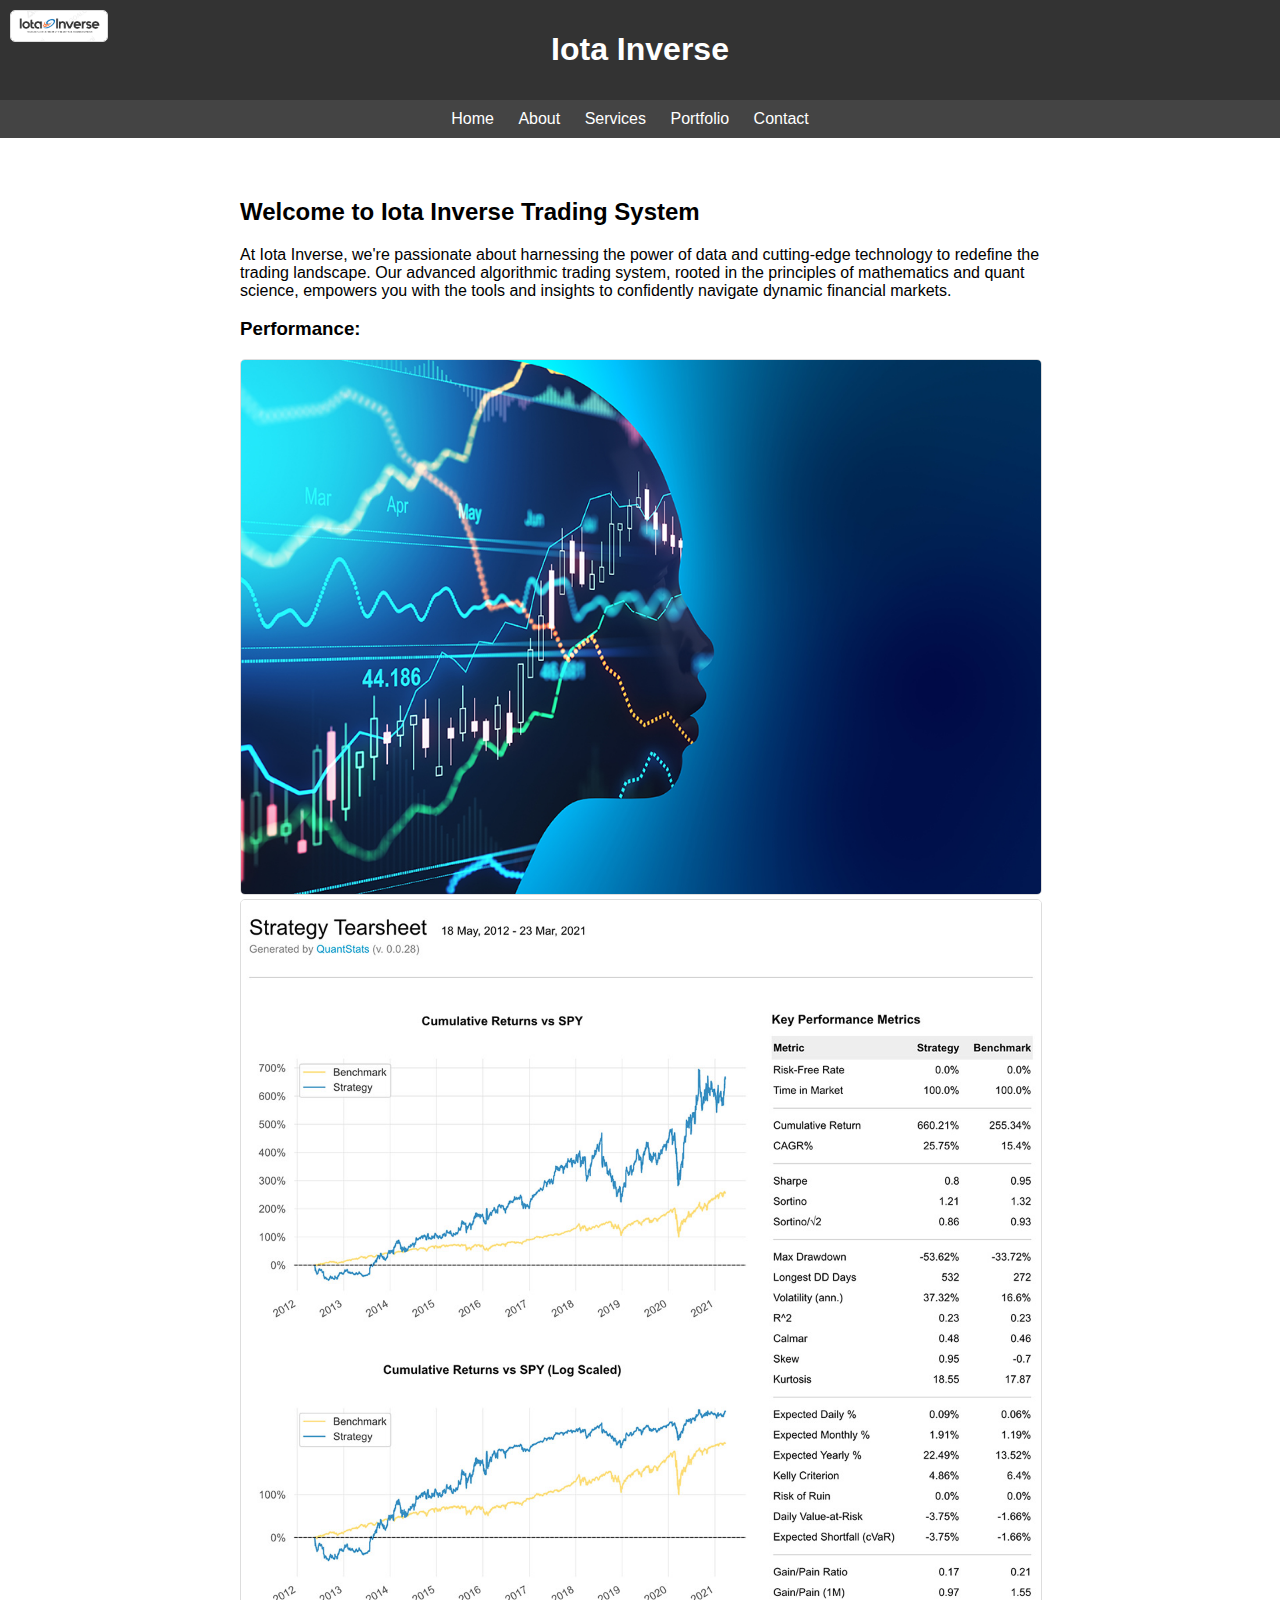
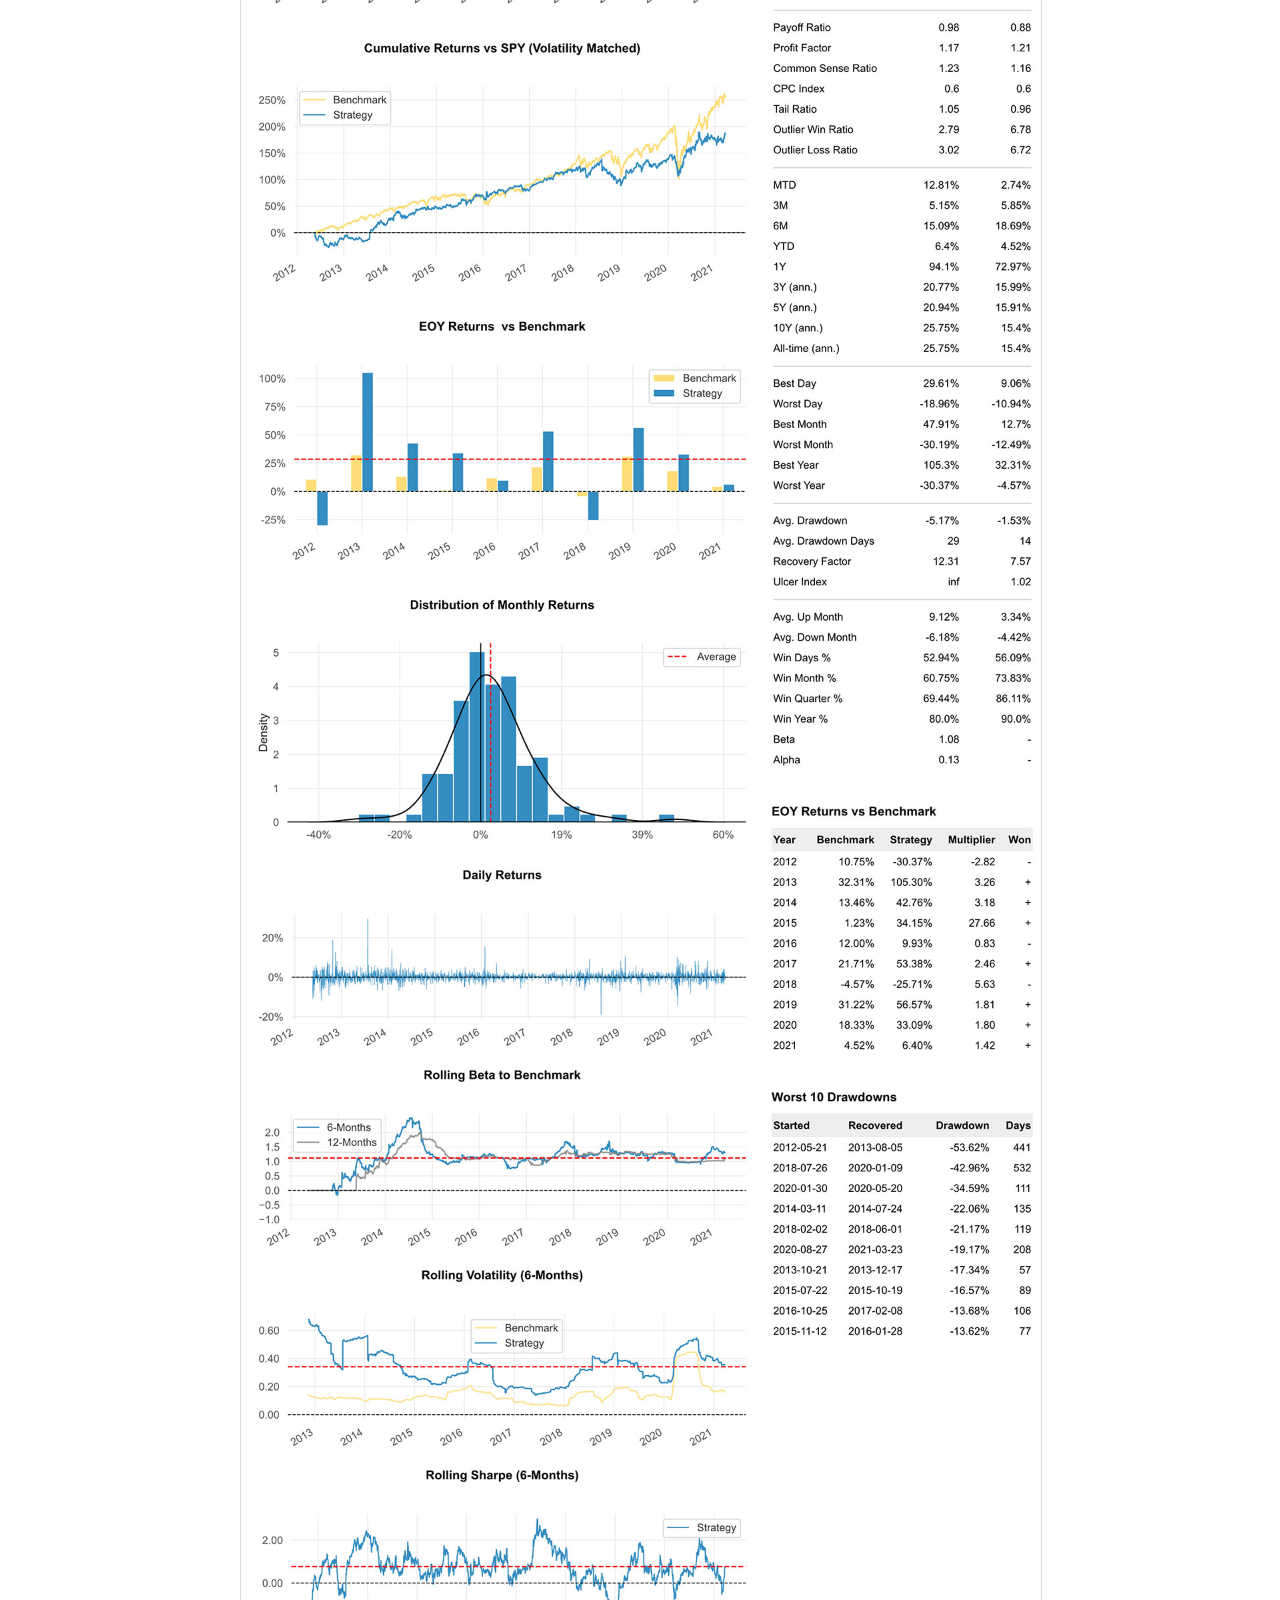
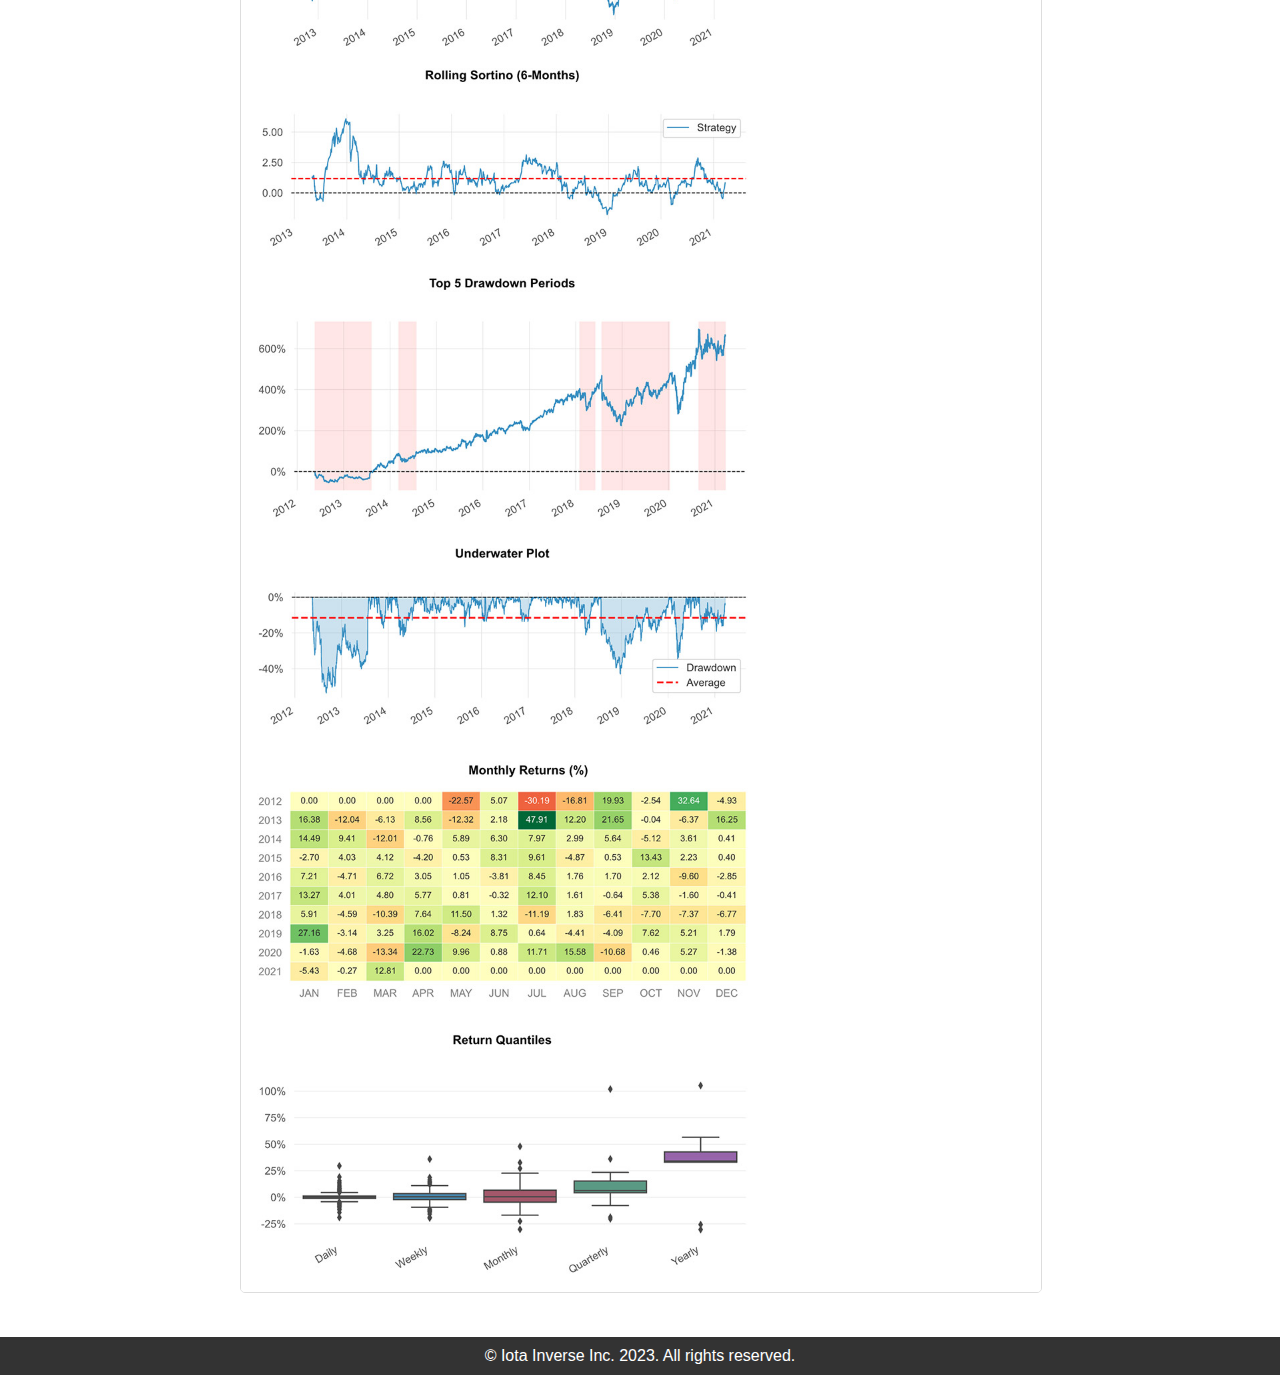
==== index.html @ 7cf20f58 "Update index.html" ====
<!DOCTYPE html>
<html lang="en">
<head>
    <meta charset="UTF-8">
    <meta name="viewport" content="width=device-width, initial-scale=1.0">
    <title>Iota Trading System</title>
    <style>
        /* Add your CSS styles here */
        body {
            font-family: Arial, sans-serif;
            margin: 0;
            padding: 0;
        }
        header {
            background-color: #333;
            color: #fff;
            padding: 10px 0;
            text-align: center;
        }
        nav {
            background-color: #444;
            padding: 10px 0;
        }
        nav ul {
            list-style-type: none;
            margin: 0;
            padding: 0;
            text-align: center;
        }
        nav ul li {
            display: inline;
            margin-right: 20px;
        }

        nav ul li a {
            color: #fff;
            text-decoration: none;
        }
        
        main {
            max-width: 800px;
            margin: 20px auto;
            padding: 20px;
        }
        footer {
            background-color: #333;
            color: #fff;
            text-align: center;
            padding: 10px 0;
        }
        /* Add animation */
        @keyframes fadeIn {
            0% { opacity: 0; }
            100% { opacity: 1; }
        }
        .image-container {
            animation: fadeIn 2s;
        }
        img {
            max-width: 100%;
            height: auto;
            border: 1px solid #ddd;
            border-radius: 5px;
        }

        /* Add styles for the logo */
        .logo {
            position: absolute;
            top: 10px;
            left: 10px;
            max-height: 30px; /* Adjust the height as needed */
        }
    </style>
</head>
<body>
    <!-- Add the logo image -->
    <img class="logo" src="pics/logo.png" alt="Logo">

    <header>
        <h1>Iota Inverse</h1>
    </header>
    <nav>
        <ul>
            <li><a href="#">Home</a></li>
            <li><a href="#">About</a></li>
            <li><a href="#">Services</a></li>
            <li><a href="#">Portfolio</a></li>
            <li><a href="#">Contact</a></li>
        </ul>
    </nav>
    <main>
        <h2>Welcome to Iota Inverse Trading System</h2>
        <p>At Iota Inverse, we're passionate about harnessing the power of data and cutting-edge technology to redefine the trading landscape. Our advanced algorithmic trading system, rooted in the principles of mathematics and quant science, empowers you with the tools and insights to confidently navigate dynamic financial markets.</p>
        
        <!-- Add the title "Performance:" -->
        <h3>Performance:</h3>
        
        <!-- Add the first image -->
        <div class="image-container">
            <img src="pics/first.jpeg" alt="Your Photo">
        </div>

        <!-- Add the long image name "report.jpg" -->
        <div class="image-container">
            <img src="pics/report.jpg" alt="Performance Report">
        </div>
    </main>
    <footer>
        &copy; Iota Inverse Inc. 2023. All rights reserved.
    </footer>
</body>
</html>
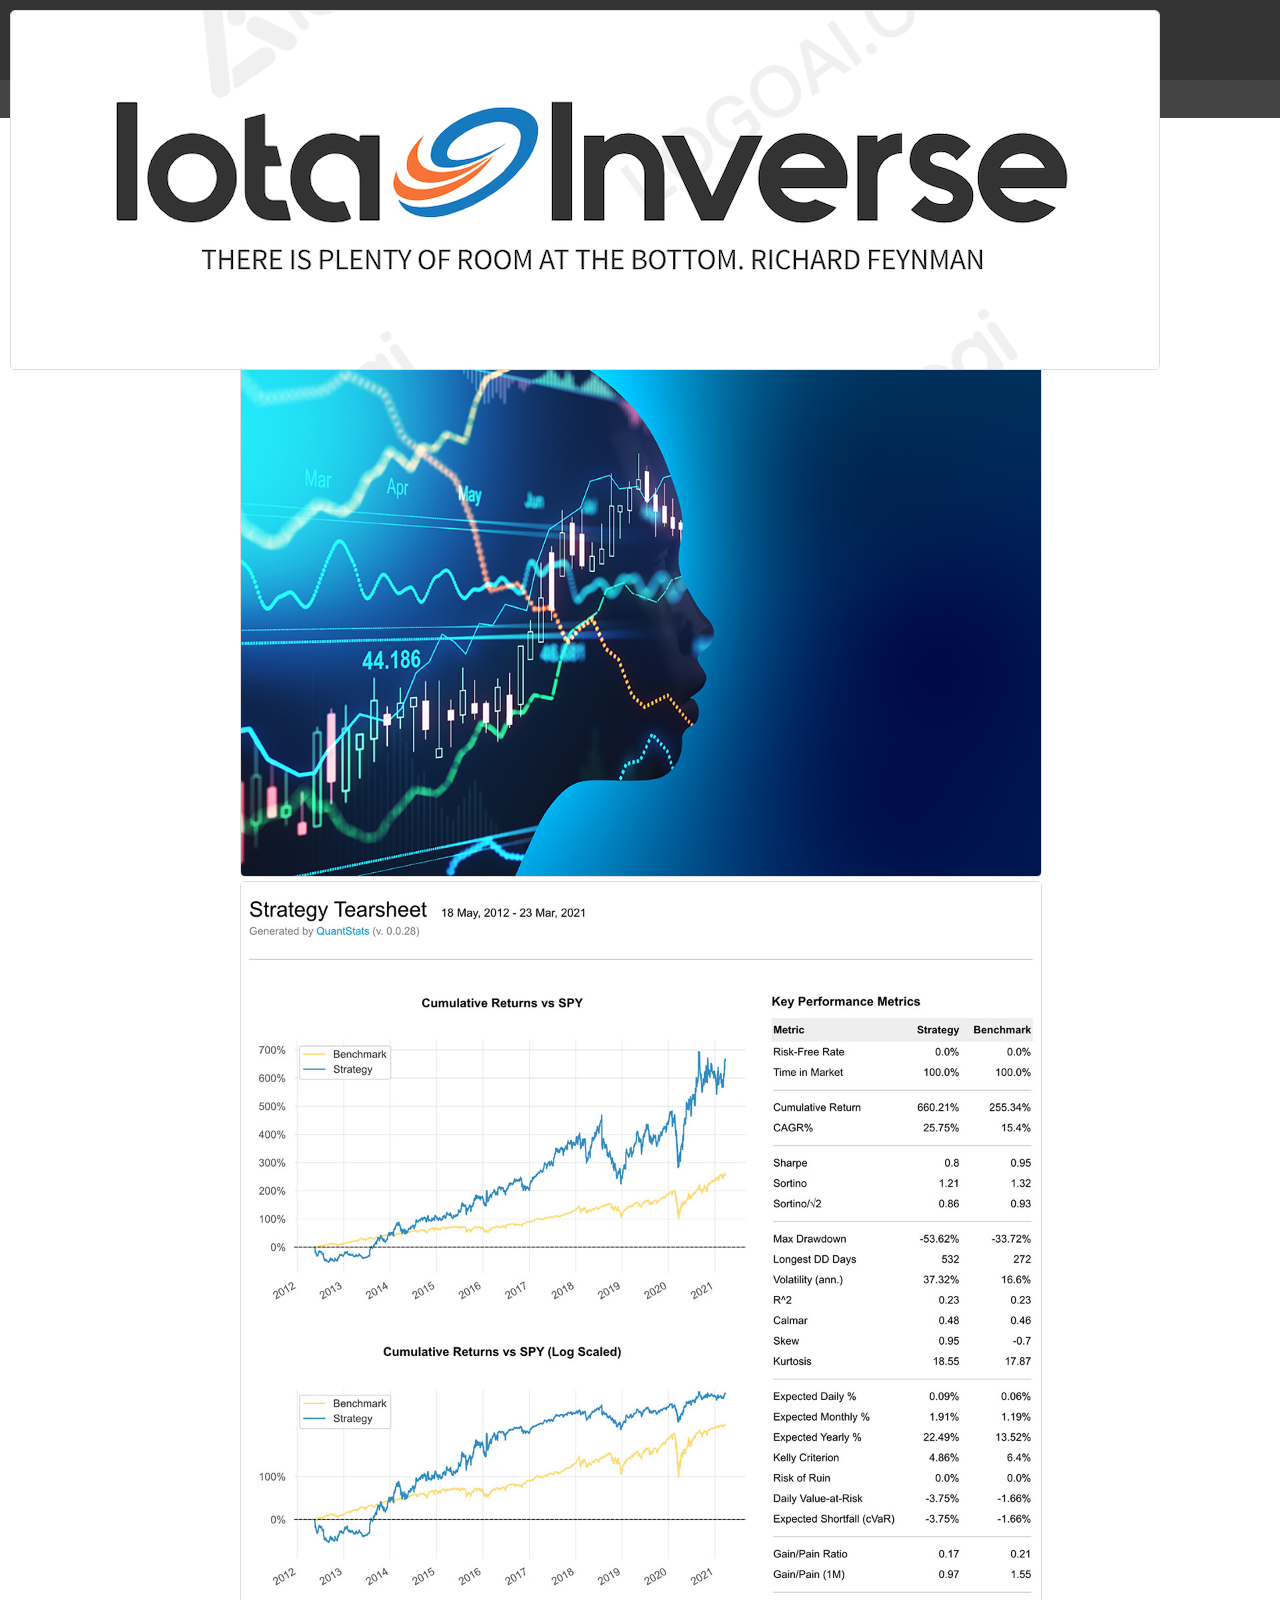
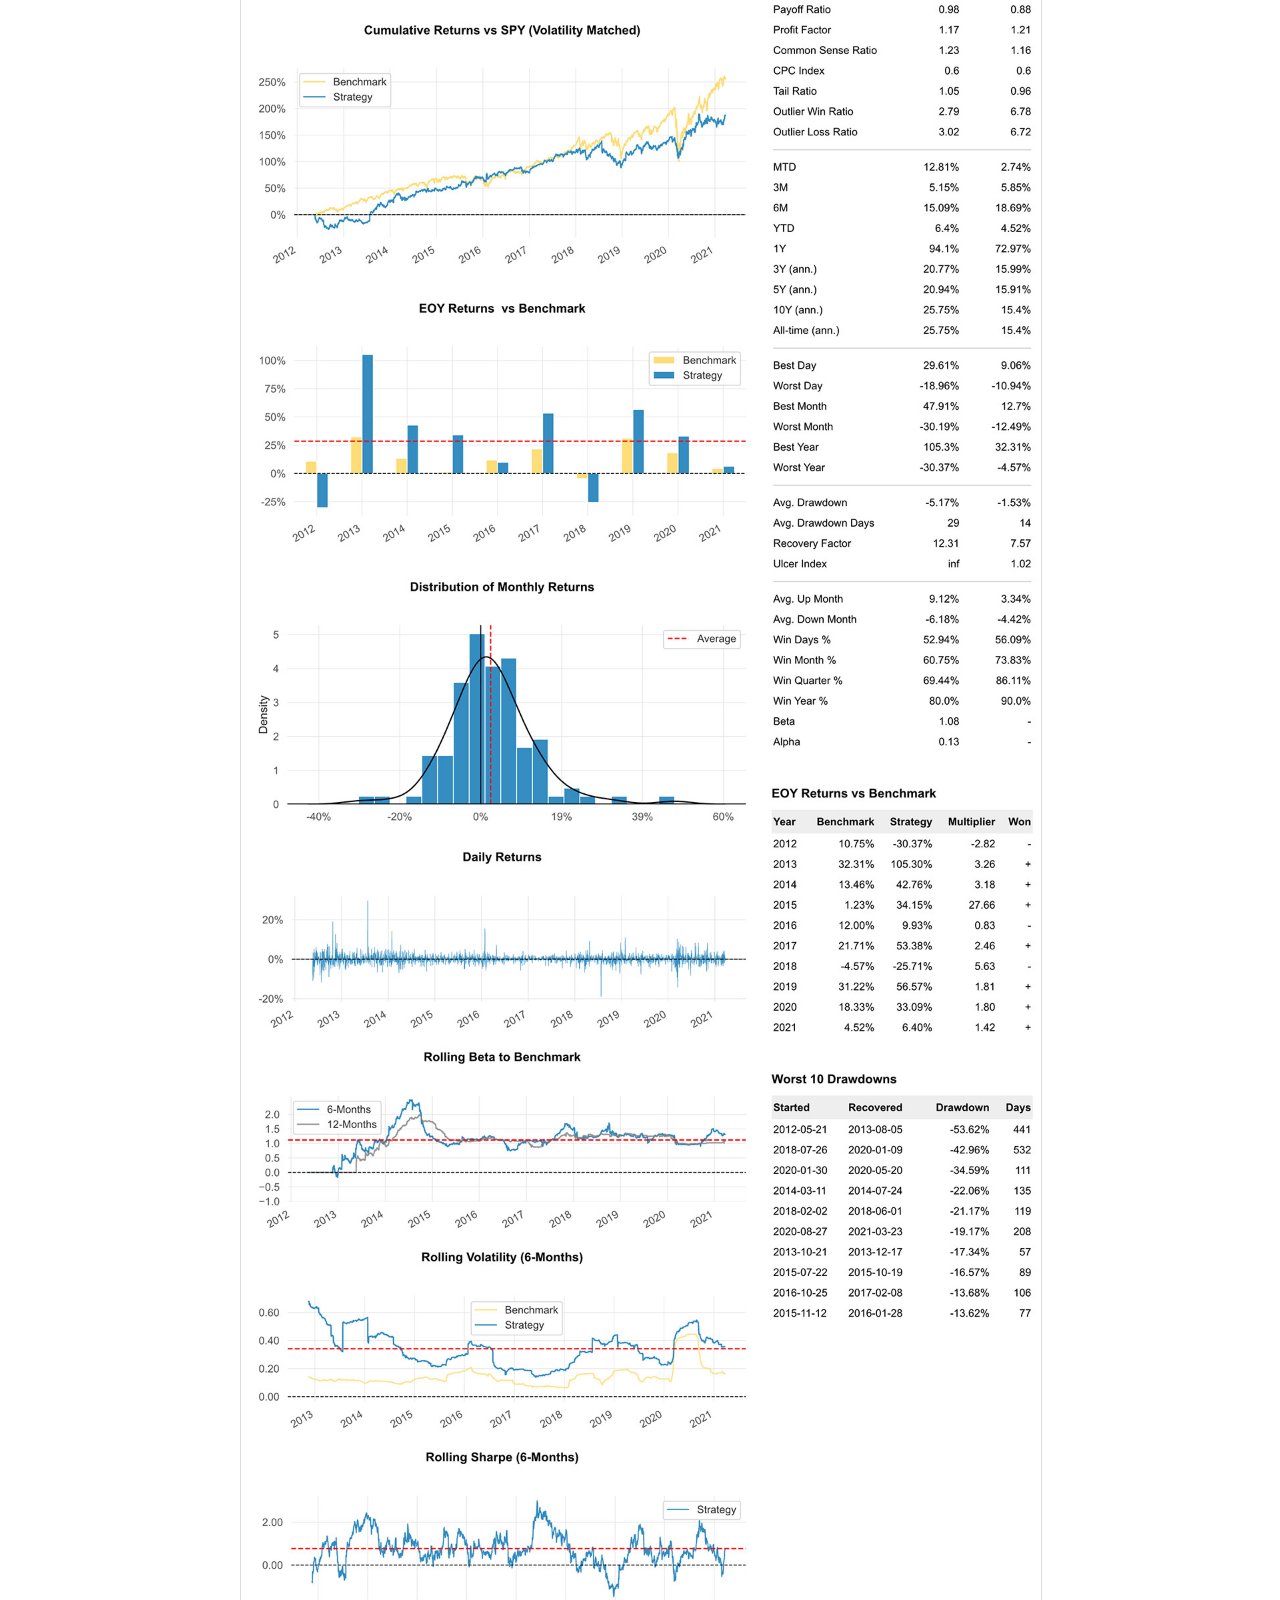
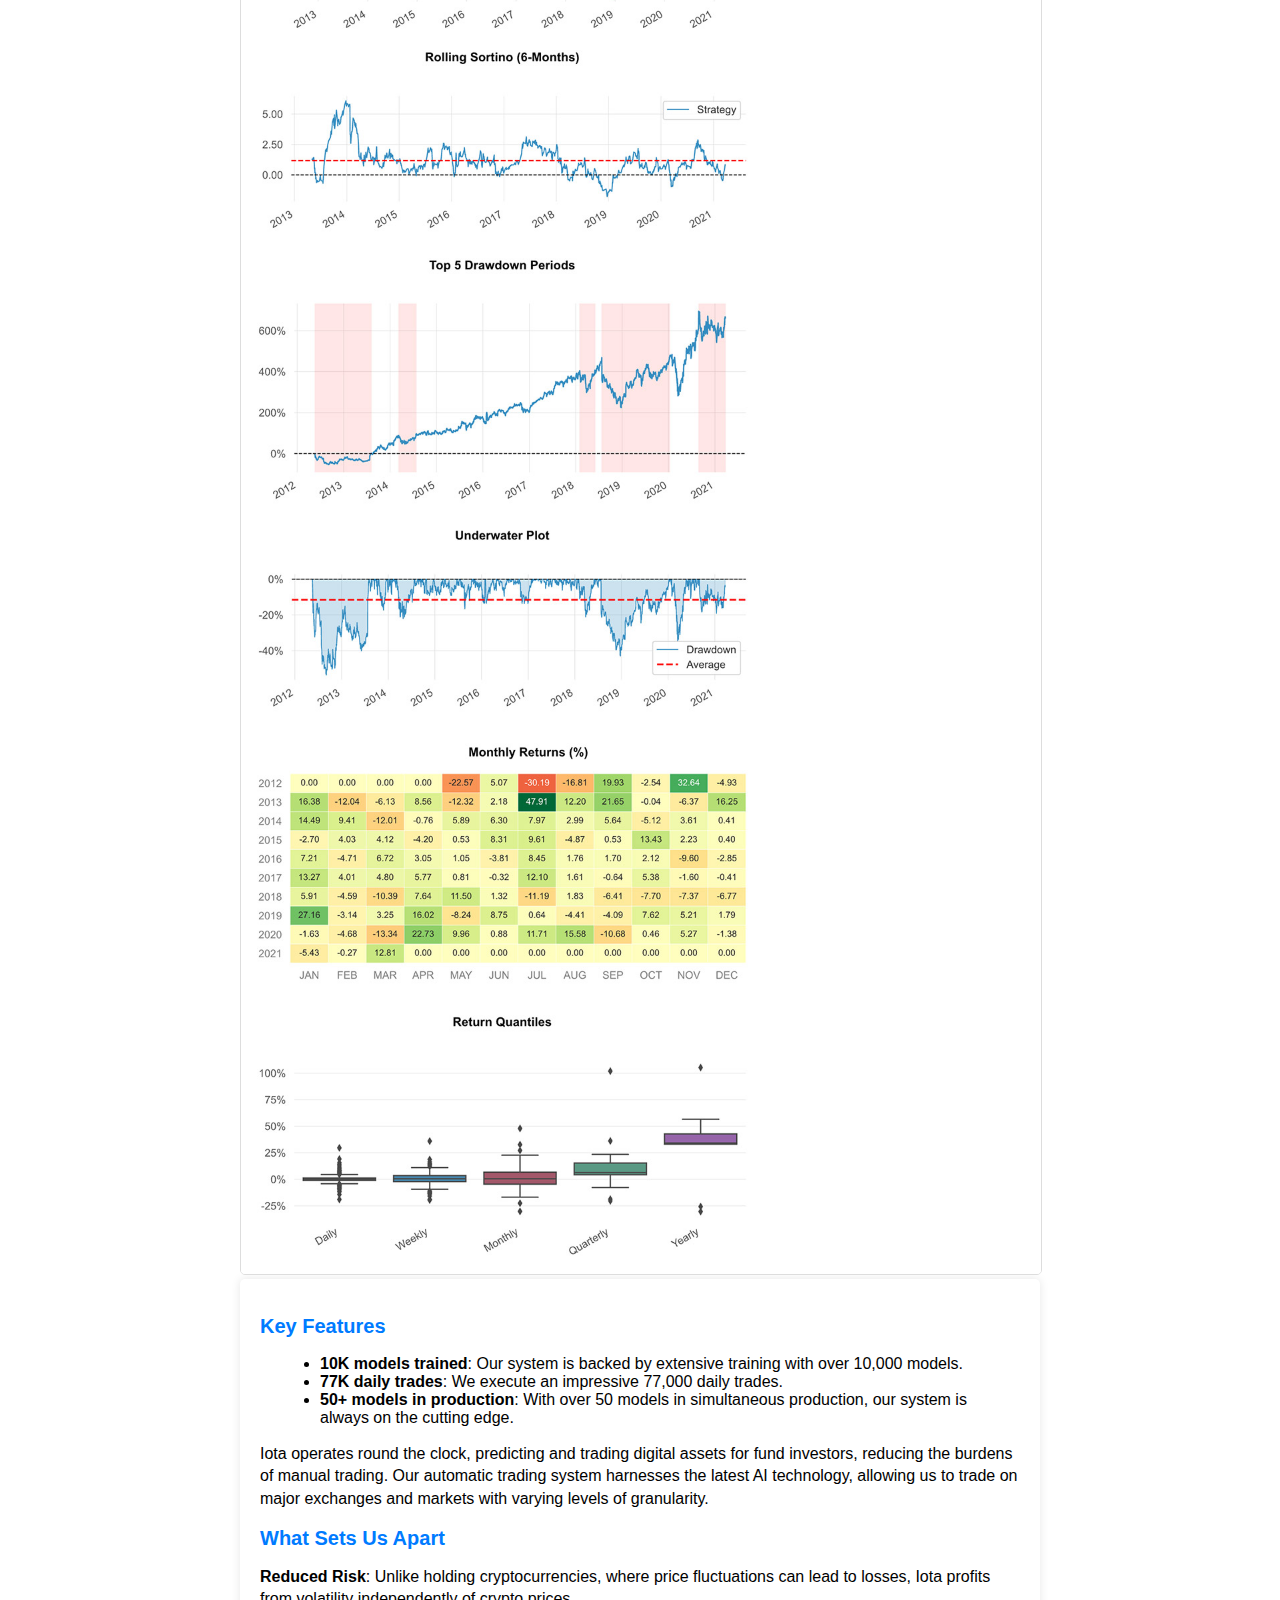
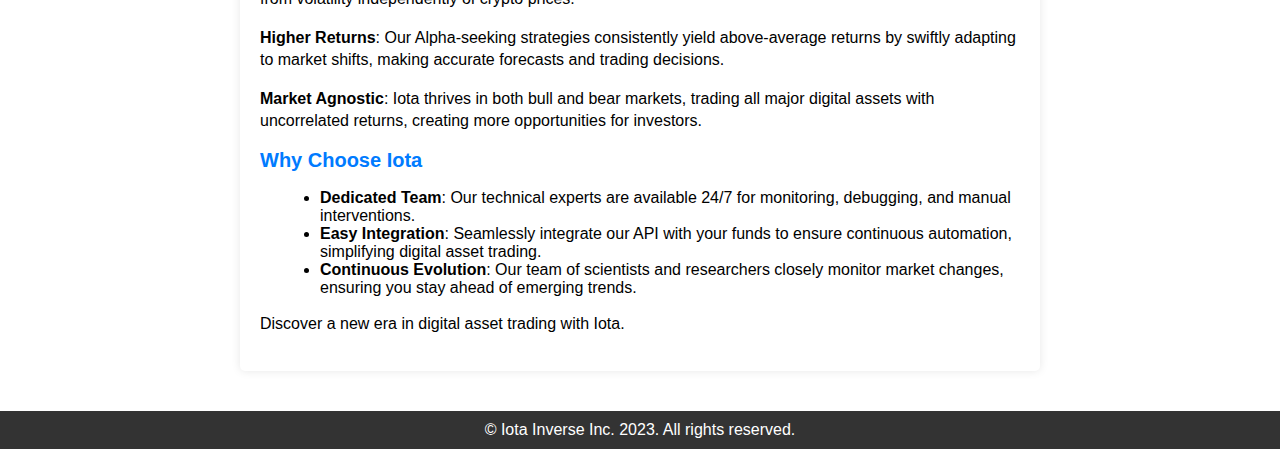
==== commit 7faec55b: "Update index.html" ====
--- a/index.html
+++ b/index.html
@@ -5,7 +5,7 @@
     <meta name="viewport" content="width=device-width, initial-scale=1.0">
     <title>Iota Trading System</title>
     <style>
-        /* Add your CSS styles here */
+        /* Your existing CSS styles */
         body {
             font-family: Arial, sans-serif;
             margin: 0;
@@ -31,12 +31,10 @@
             display: inline;
             margin-right: 20px;
         }
-
         nav ul li a {
             color: #fff;
             text-decoration: none;
         }
-        
         main {
             max-width: 800px;
             margin: 20px auto;
@@ -48,7 +46,7 @@
             text-align: center;
             padding: 10px 0;
         }
-        /* Add animation */
+        /* Existing animation and image styles */
         @keyframes fadeIn {
             0% { opacity: 0; }
             100% { opacity: 1; }
@@ -62,13 +60,32 @@
             border: 1px solid #ddd;
             border-radius: 5px;
         }
-
-        /* Add styles for the logo */
         .logo {
             position: absolute;
             top: 10px;
             left: 10px;
-            max-height: 30px; /* Adjust the height as needed */
+        }
+
+        /* Additional styles for the new content */
+        h1 {
+            font-size: 24px;
+        }
+        .container {
+            background-color: #fff;
+            border-radius: 5px;
+            box-shadow: 0 0 10px rgba(0, 0, 0, 0.1);
+            padding: 20px;
+        }
+        h2 {
+            font-size: 20px;
+            color: #007BFF;
+        }
+        ul {
+            list-style: disc;
+            margin-left: 20px;
+        }
+        p {
+            line-height: 1.4;
         }
     </style>
 </head>
@@ -91,10 +108,10 @@
     <main>
         <h2>Welcome to Iota Inverse Trading System</h2>
         <p>At Iota Inverse, we're passionate about harnessing the power of data and cutting-edge technology to redefine the trading landscape. Our advanced algorithmic trading system, rooted in the principles of mathematics and quant science, empowers you with the tools and insights to confidently navigate dynamic financial markets.</p>
-        
+
         <!-- Add the title "Performance:" -->
         <h3>Performance:</h3>
-        
+
         <!-- Add the first image -->
         <div class="image-container">
             <img src="pics/first.jpeg" alt="Your Photo">
@@ -104,10 +121,35 @@
         <div class="image-container">
             <img src="pics/report.jpg" alt="Performance Report">
         </div>
+
+        <!-- Additional content from previous request -->
+        <div class="container">
+            <h2>Key Features</h2>
+            <ul>
+                <li><strong>10K models trained</strong>: Our system is backed by extensive training with over 10,000 models.</li>
+                <li><strong>77K daily trades</strong>: We execute an impressive 77,000 daily trades.</li>
+                <li><strong>50+ models in production</strong>: With over 50 models in simultaneous production, our system is always on the cutting edge.</li>
+            </ul>
+
+            <p>Iota operates round the clock, predicting and trading digital assets for fund investors, reducing the burdens of manual trading. Our automatic trading system harnesses the latest AI technology, allowing us to trade on major exchanges and markets with varying levels of granularity.</p>
+
+            <h2>What Sets Us Apart</h2>
+            <p><strong>Reduced Risk</strong>: Unlike holding cryptocurrencies, where price fluctuations can lead to losses, Iota profits from volatility independently of crypto prices.</p>
+            <p><strong>Higher Returns</strong>: Our Alpha-seeking strategies consistently yield above-average returns by swiftly adapting to market shifts, making accurate forecasts and trading decisions.</p>
+            <p><strong>Market Agnostic</strong>: Iota thrives in both bull and bear markets, trading all major digital assets with uncorrelated returns, creating more opportunities for investors.</p>
+
+            <h2>Why Choose Iota</h2>
+            <ul>
+                <li><strong>Dedicated Team</strong>: Our technical experts are available 24/7 for monitoring, debugging, and manual interventions.</li>
+                <li><strong>Easy Integration</strong>: Seamlessly integrate our API with your funds to ensure continuous automation, simplifying digital asset trading.</li>
+                <li><strong>Continuous Evolution</strong>: Our team of scientists and researchers closely monitor market changes, ensuring you stay ahead of emerging trends.</li>
+            </ul>
+
+            <p>Discover a new era in digital asset trading with Iota.</p>
+        </div>
     </main>
     <footer>
         &copy; Iota Inverse Inc. 2023. All rights reserved.
     </footer>
 </body>
 </html>
-
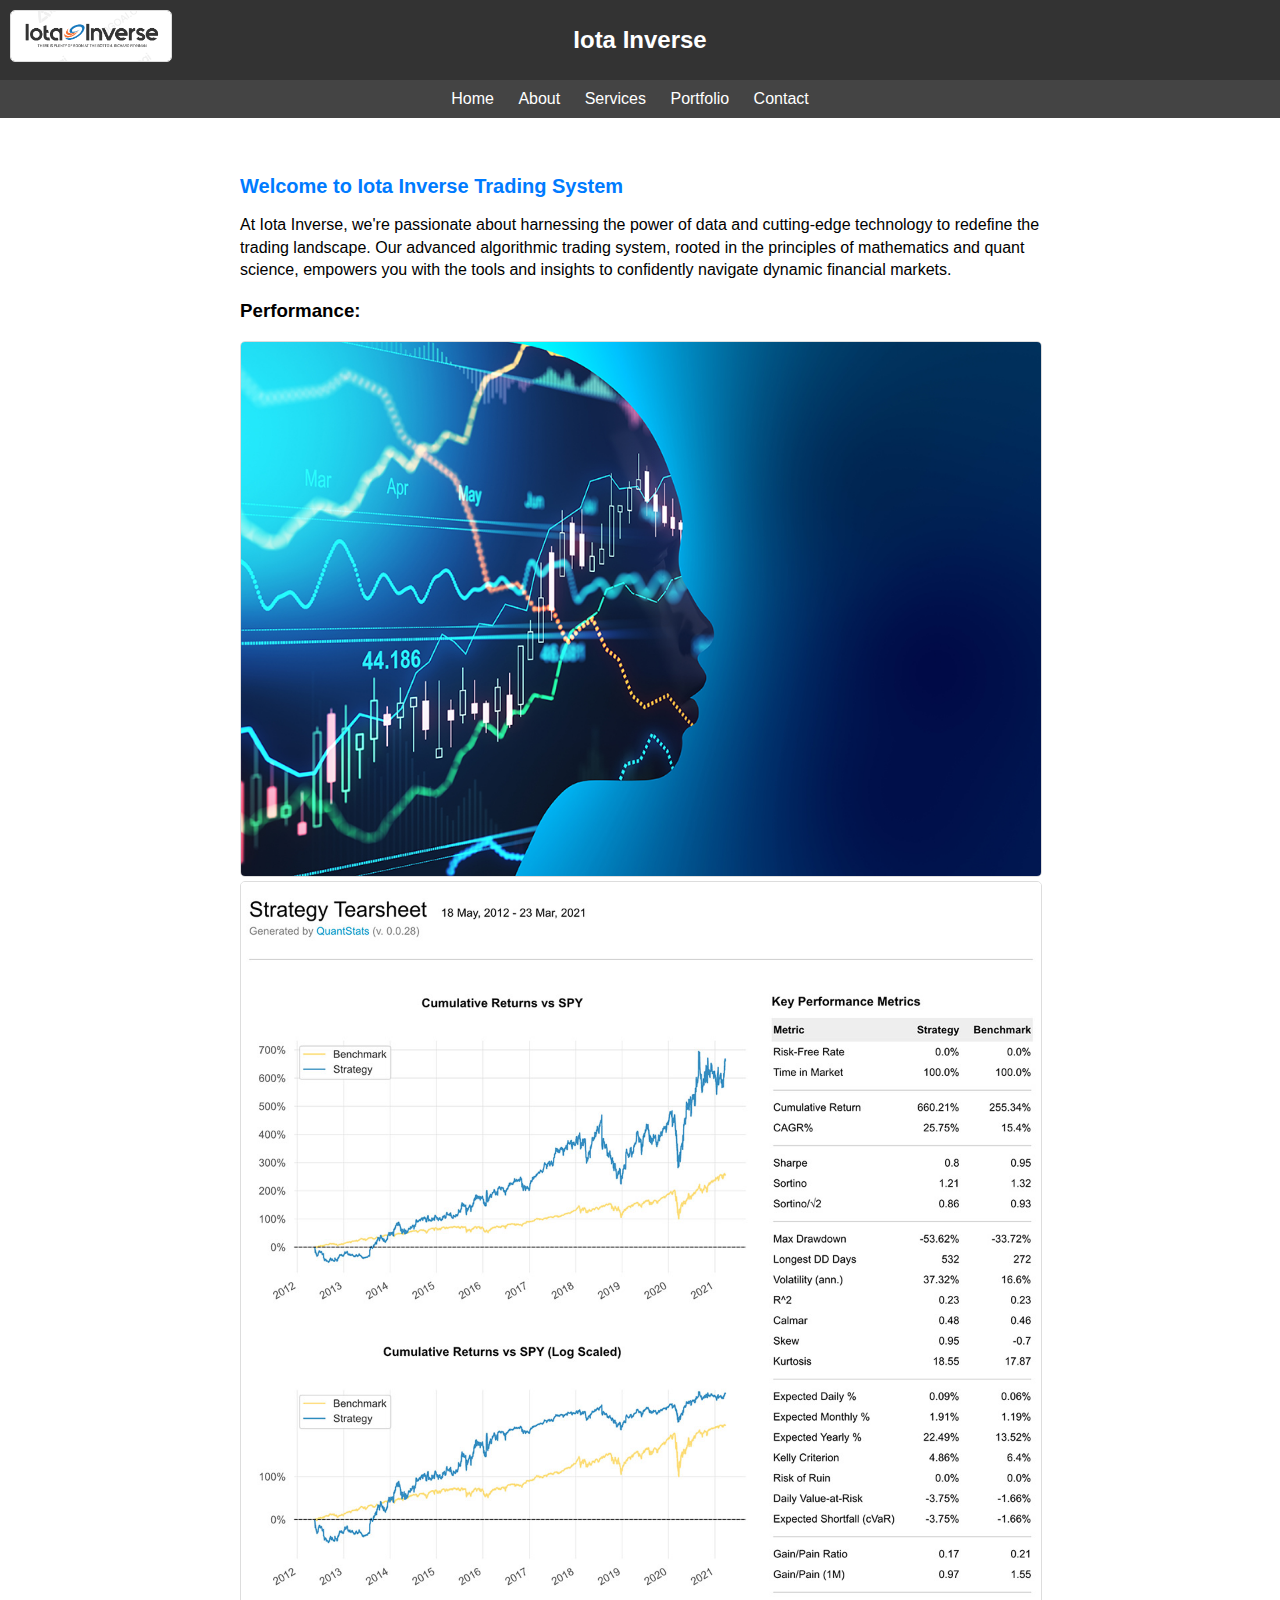
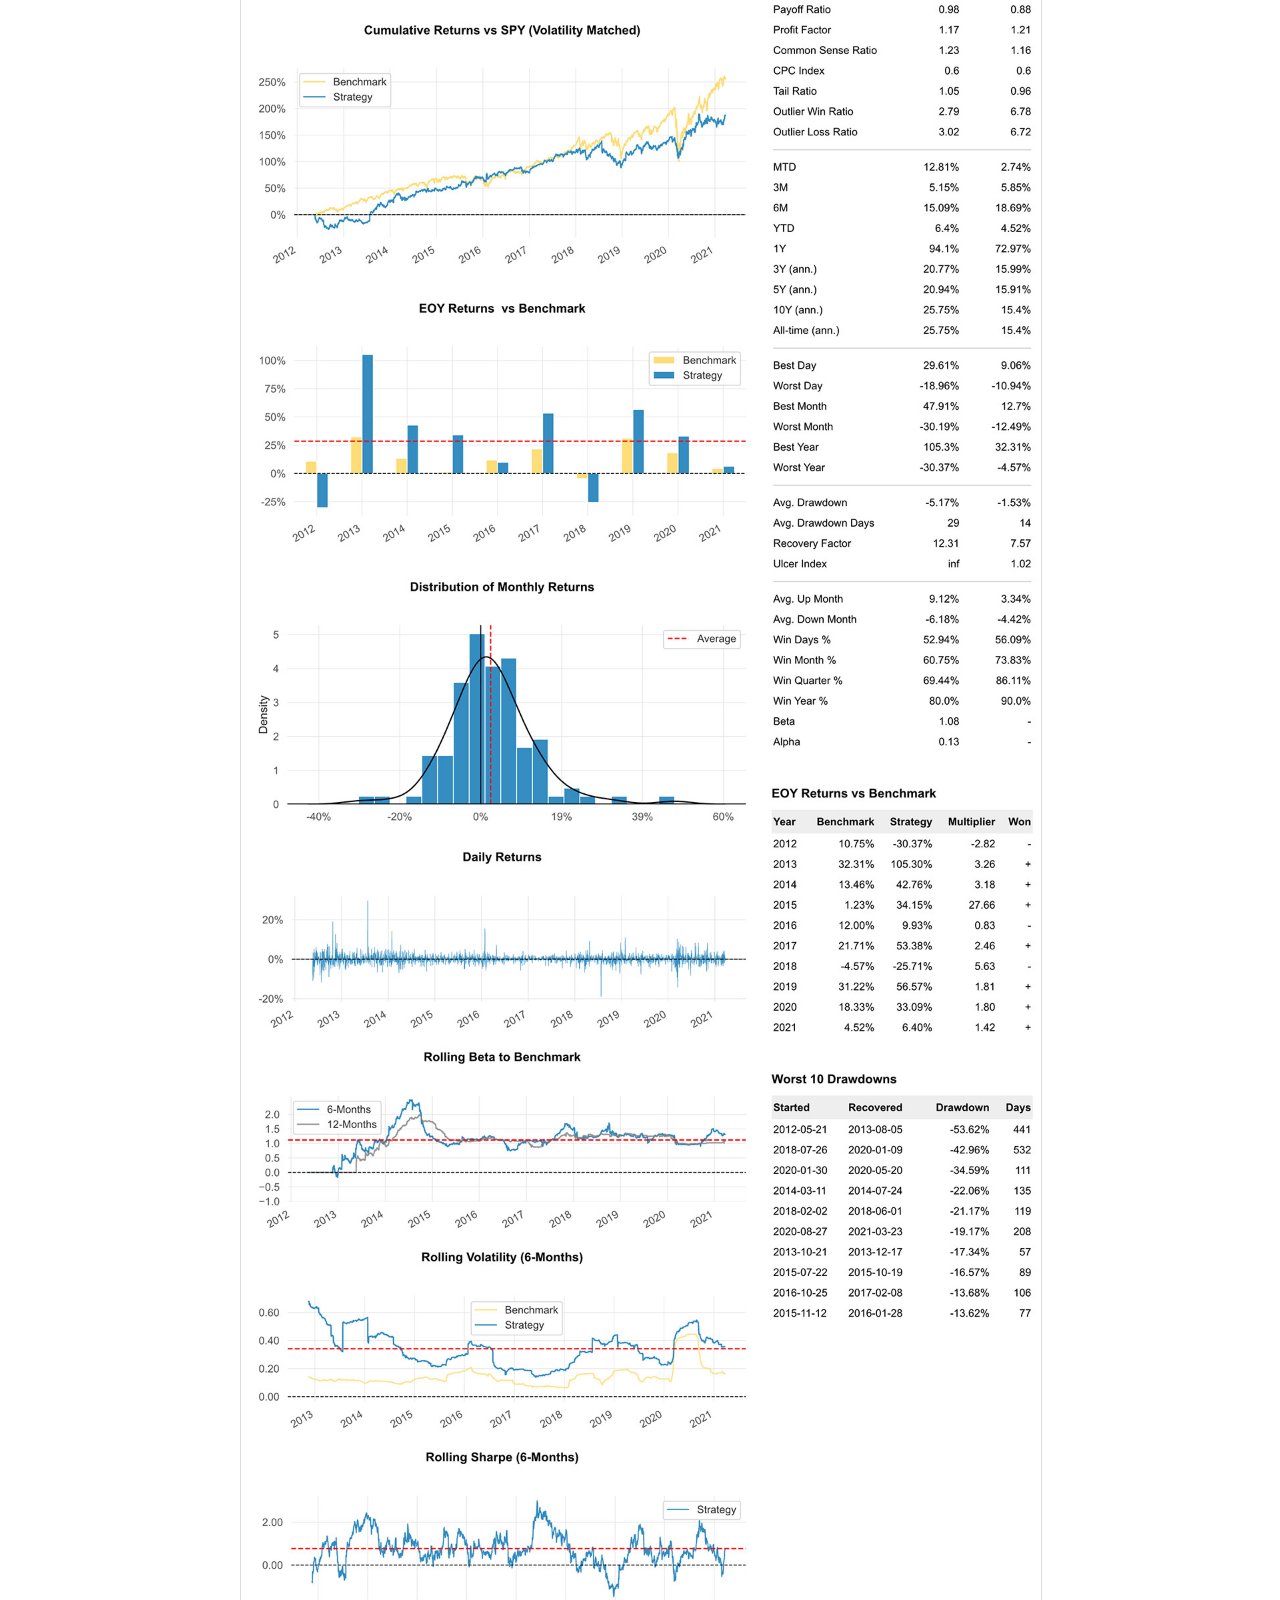
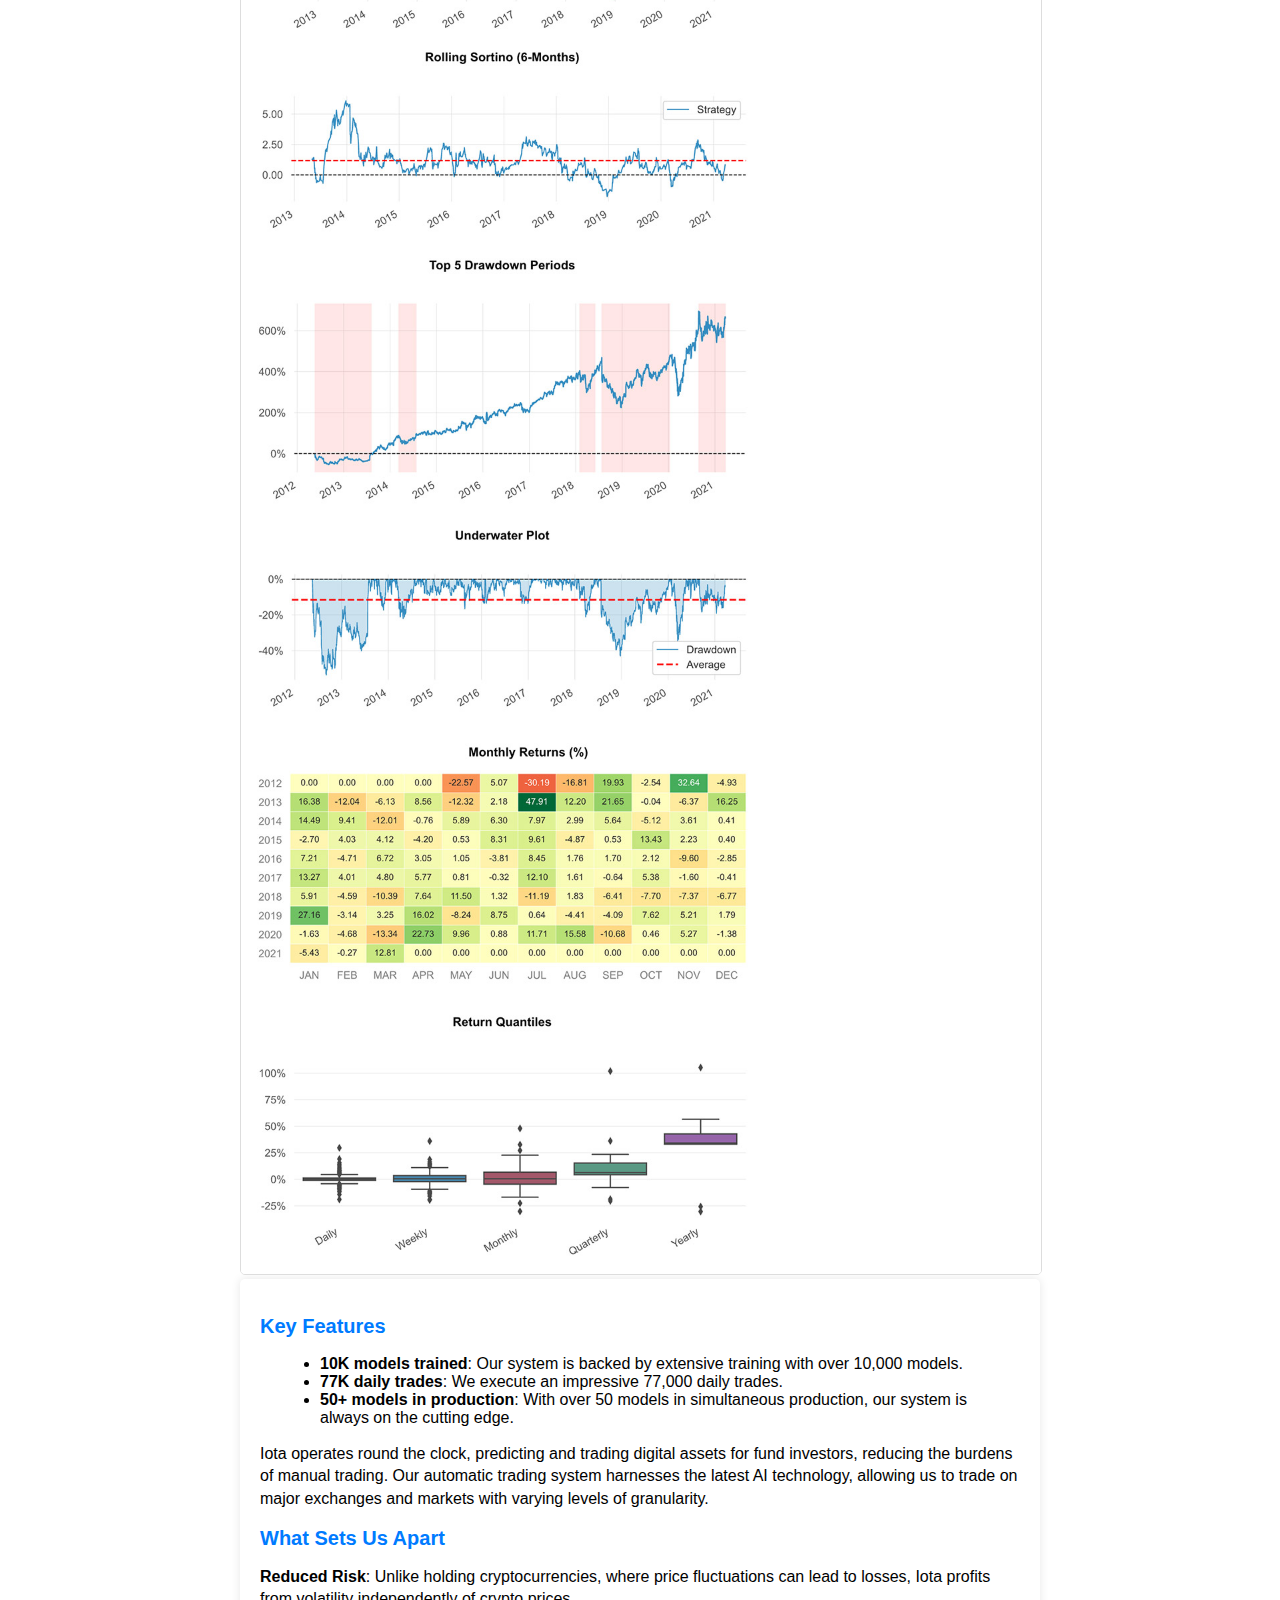
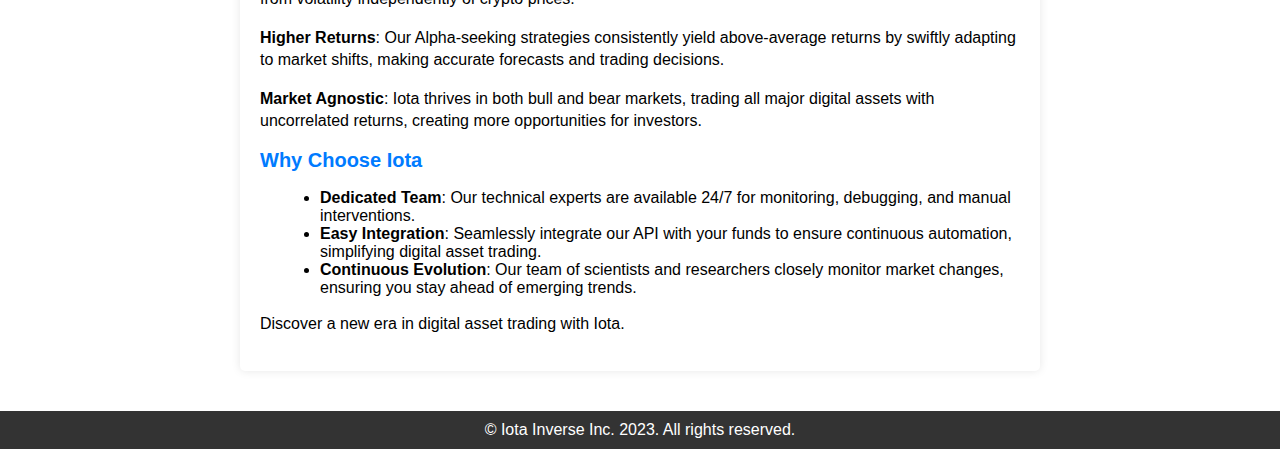
==== commit 9a8334ce: "Update index.html" ====
--- a/index.html
+++ b/index.html
@@ -64,6 +64,7 @@
             position: absolute;
             top: 10px;
             left: 10px;
+            max-height: 50px; /* Adjust this value as needed */
         }
 
         /* Additional styles for the new content */
@@ -153,3 +154,4 @@
     </footer>
 </body>
 </html>
+
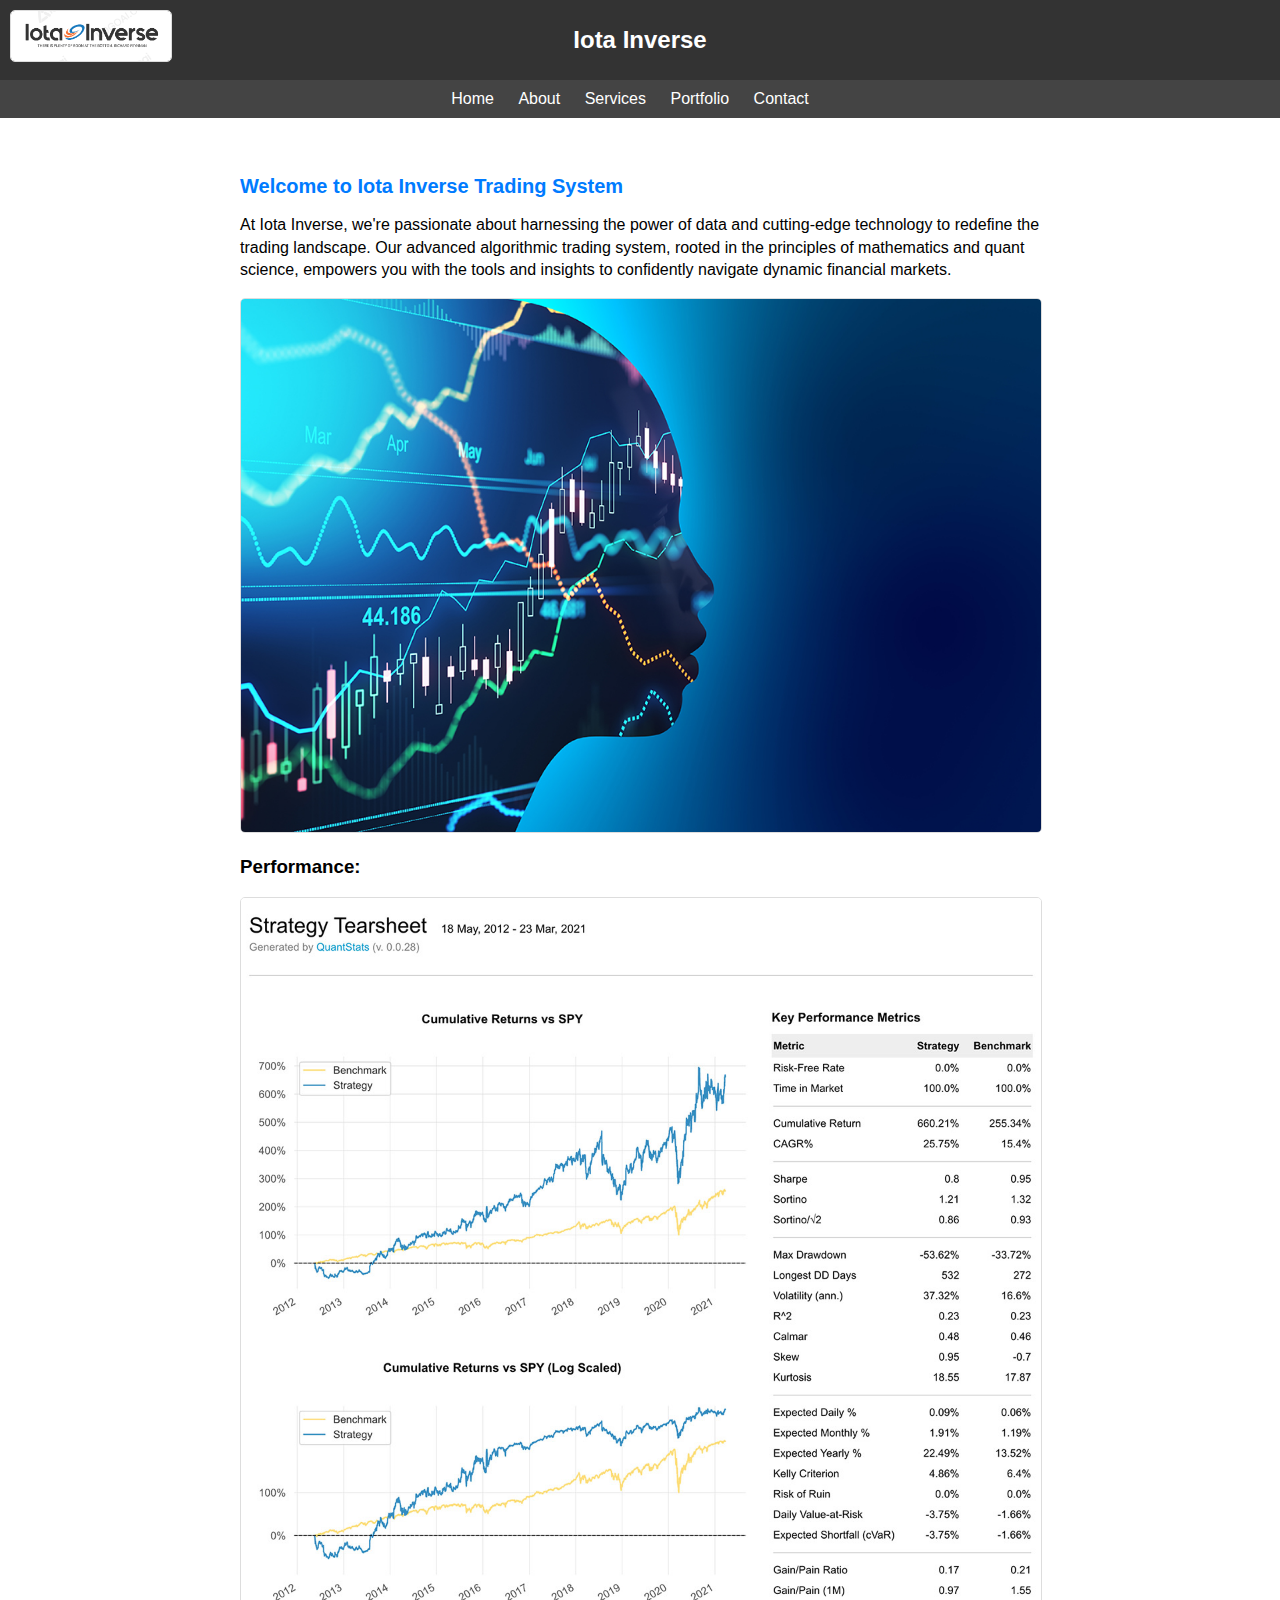
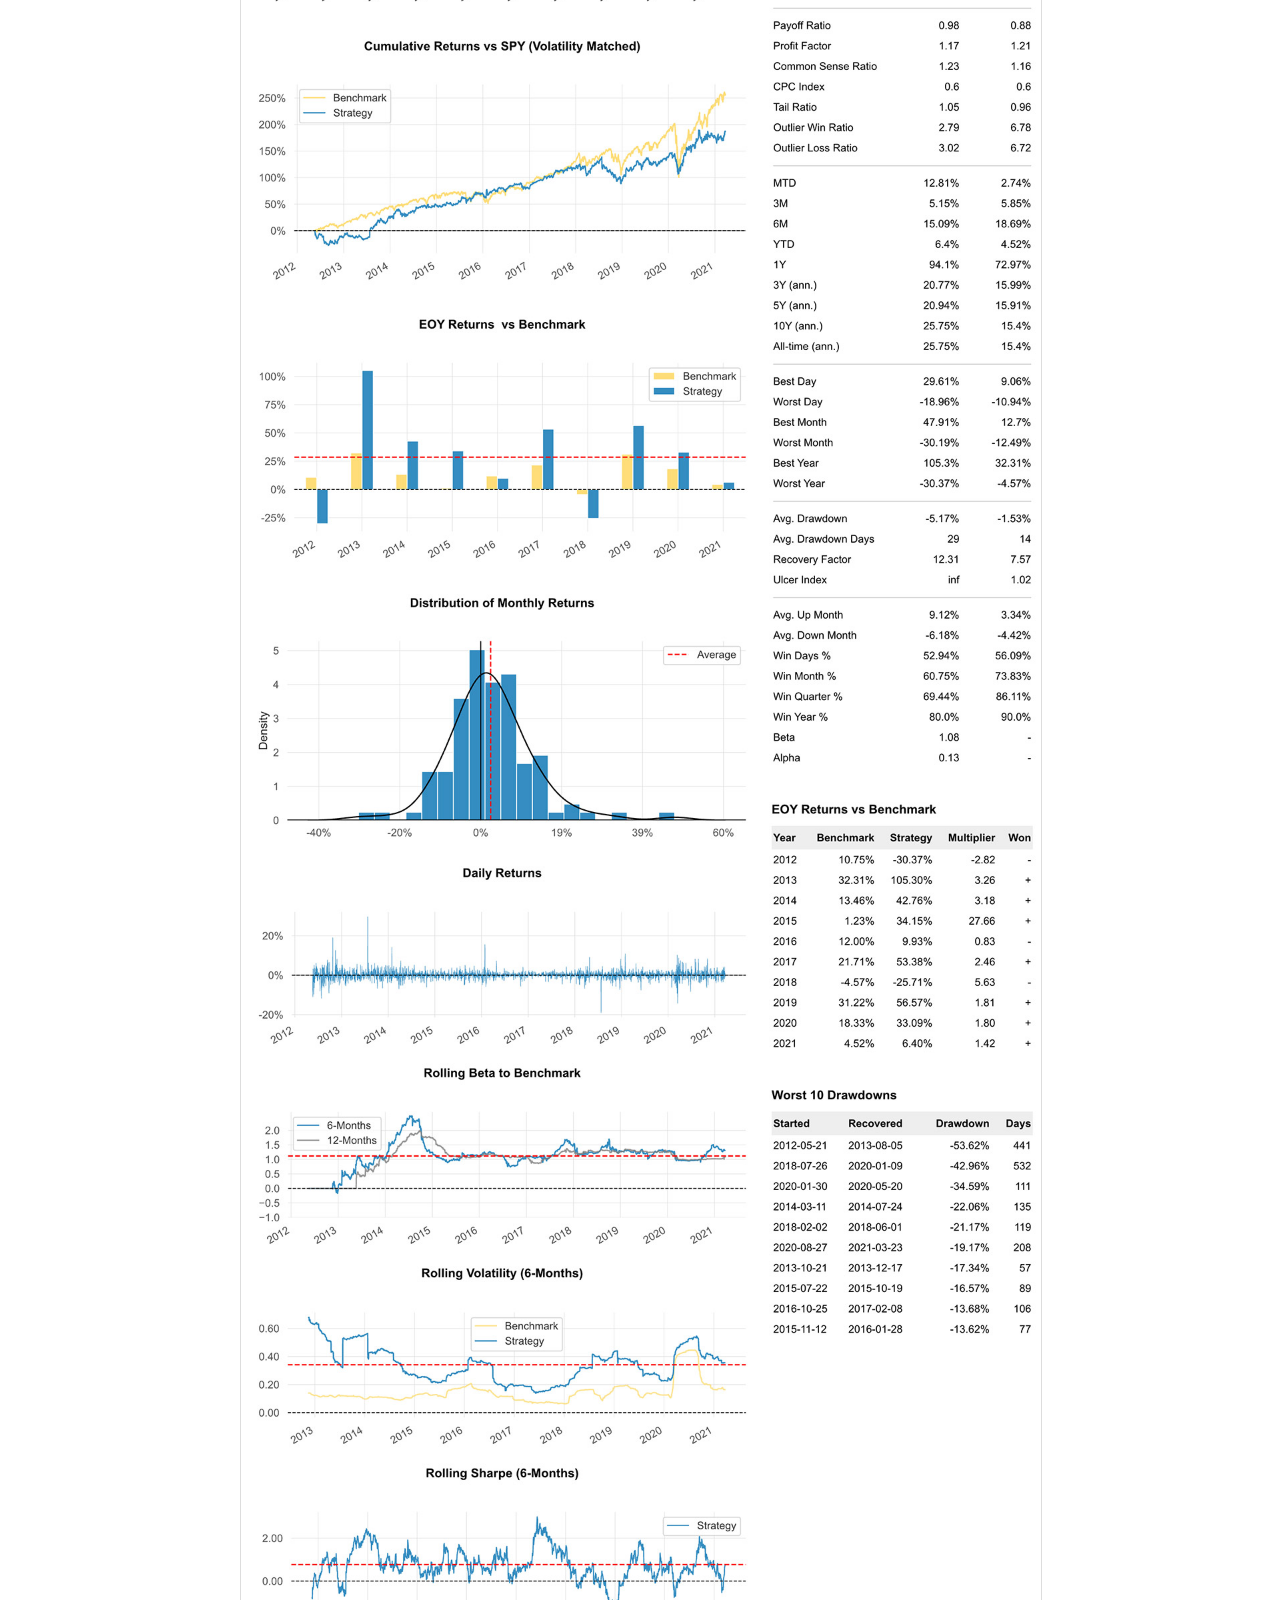
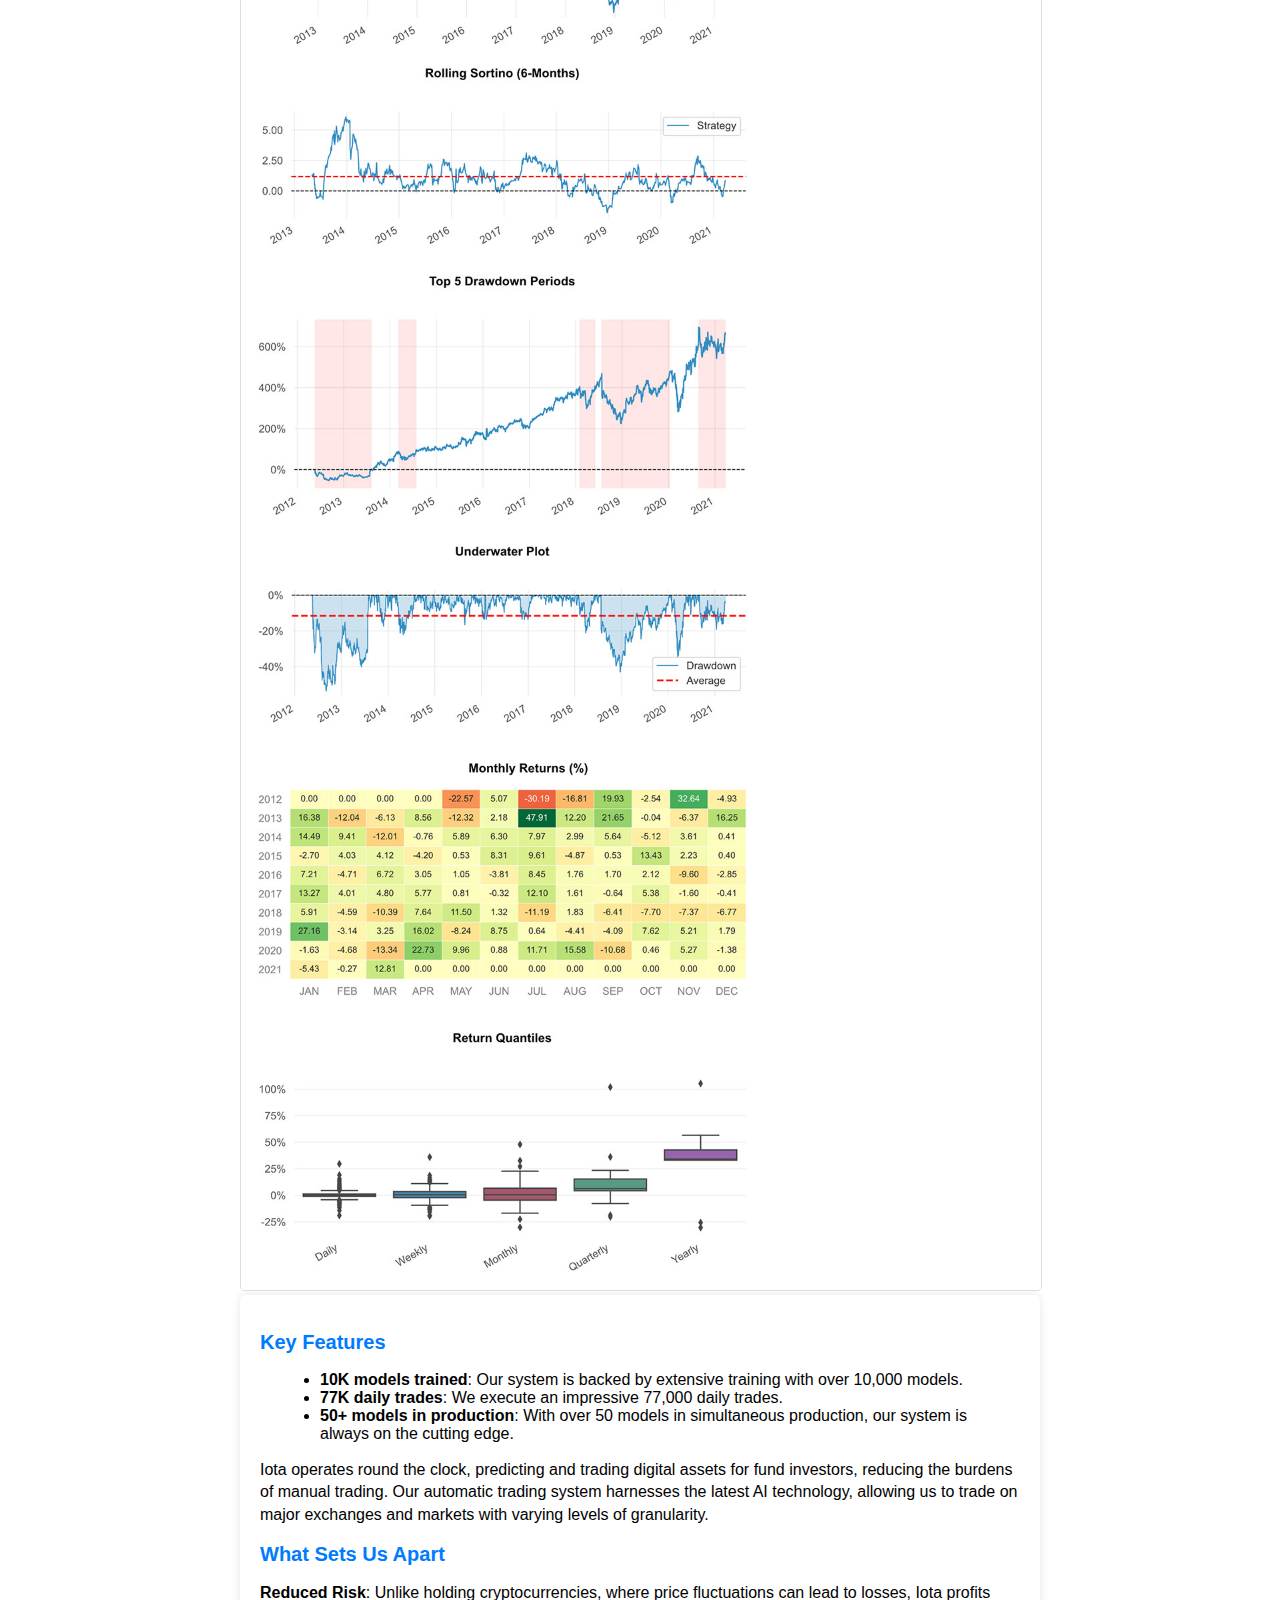
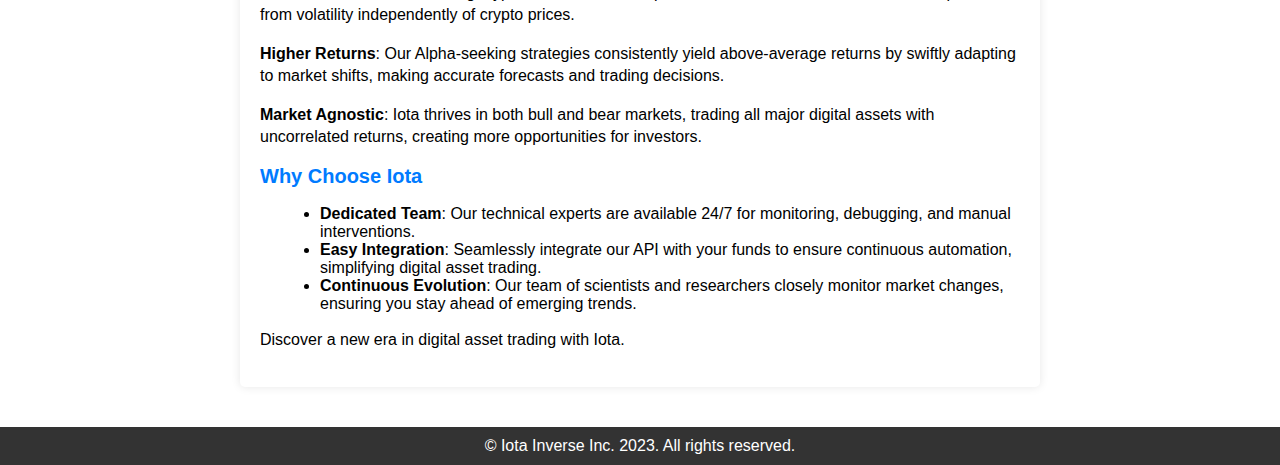
==== commit 09ba6e6e: "Update index.html" ====
--- a/index.html
+++ b/index.html
@@ -110,14 +110,14 @@
         <h2>Welcome to Iota Inverse Trading System</h2>
         <p>At Iota Inverse, we're passionate about harnessing the power of data and cutting-edge technology to redefine the trading landscape. Our advanced algorithmic trading system, rooted in the principles of mathematics and quant science, empowers you with the tools and insights to confidently navigate dynamic financial markets.</p>
 
-        <!-- Add the title "Performance:" -->
-        <h3>Performance:</h3>
-
         <!-- Add the first image -->
         <div class="image-container">
             <img src="pics/first.jpeg" alt="Your Photo">
         </div>
 
+        <!-- Add the title "Performance:" -->
+        <h3>Performance:</h3>
+        
         <!-- Add the long image name "report.jpg" -->
         <div class="image-container">
             <img src="pics/report.jpg" alt="Performance Report">
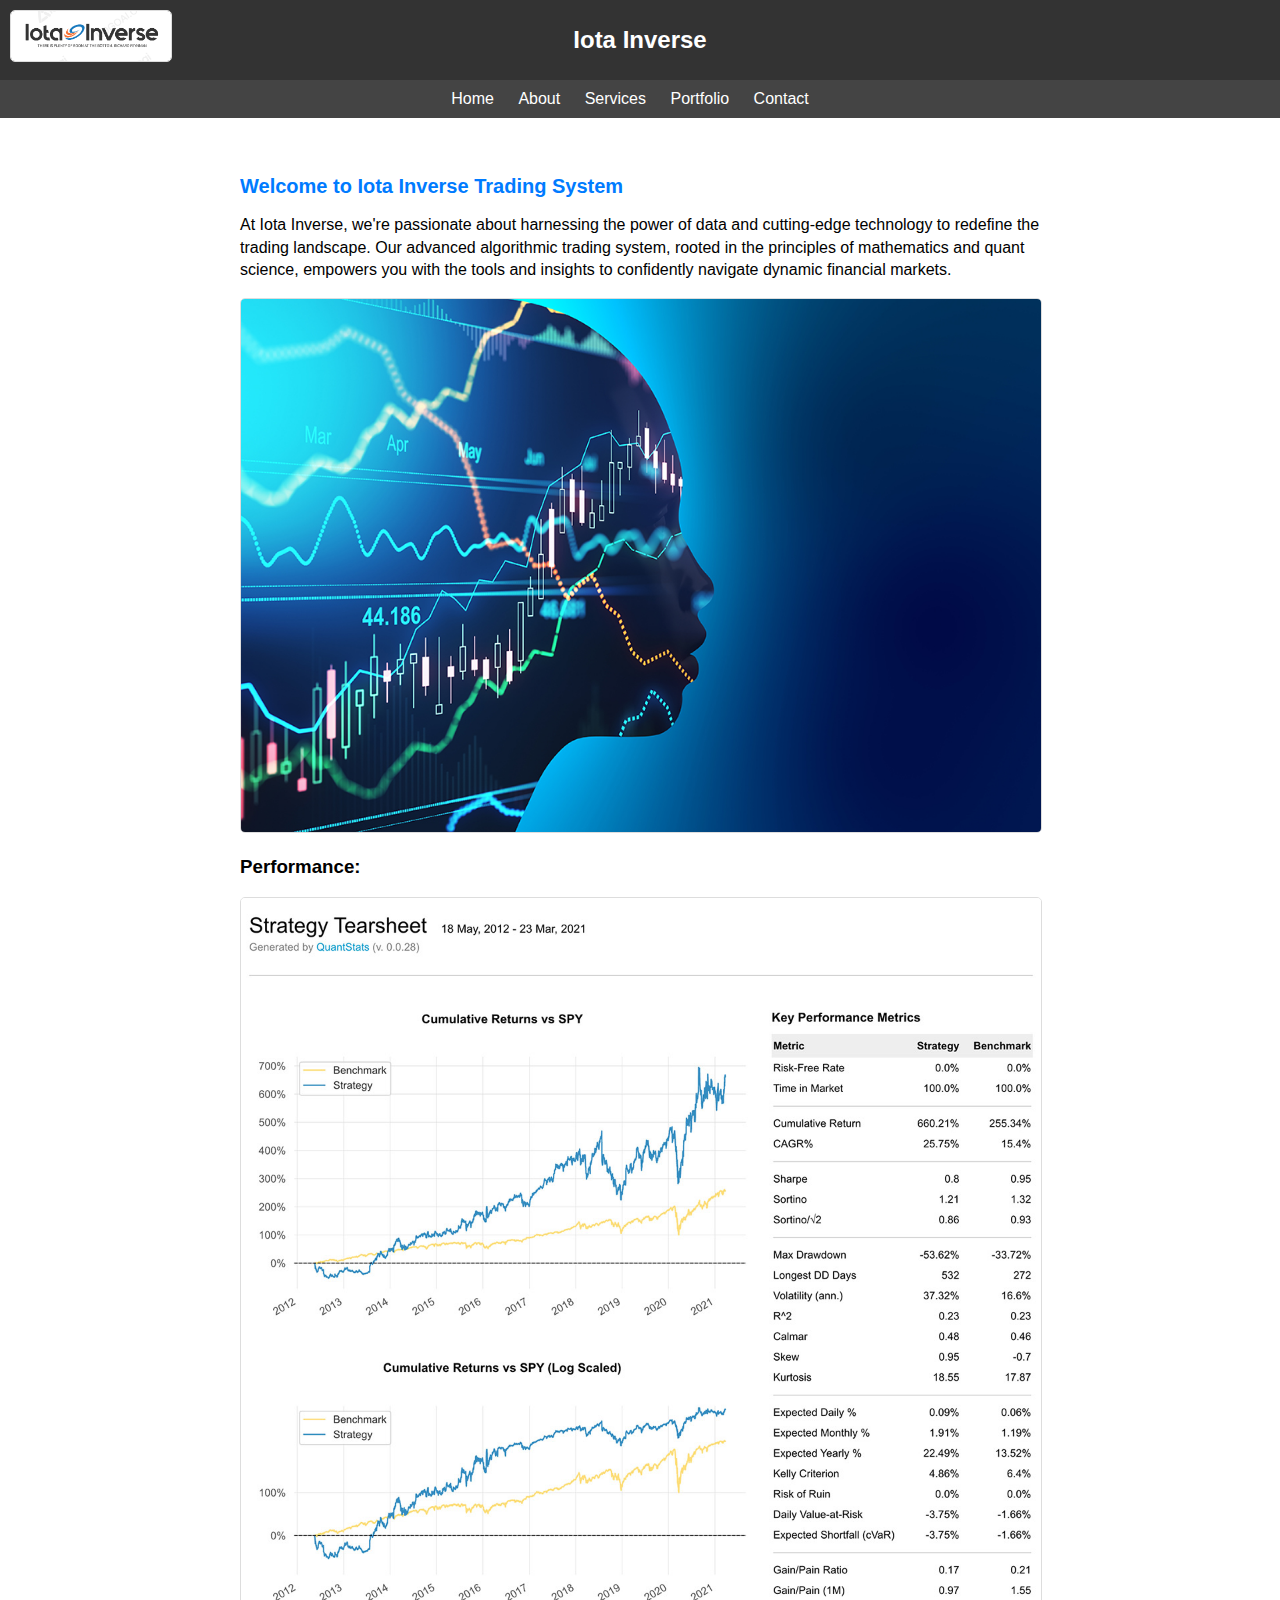
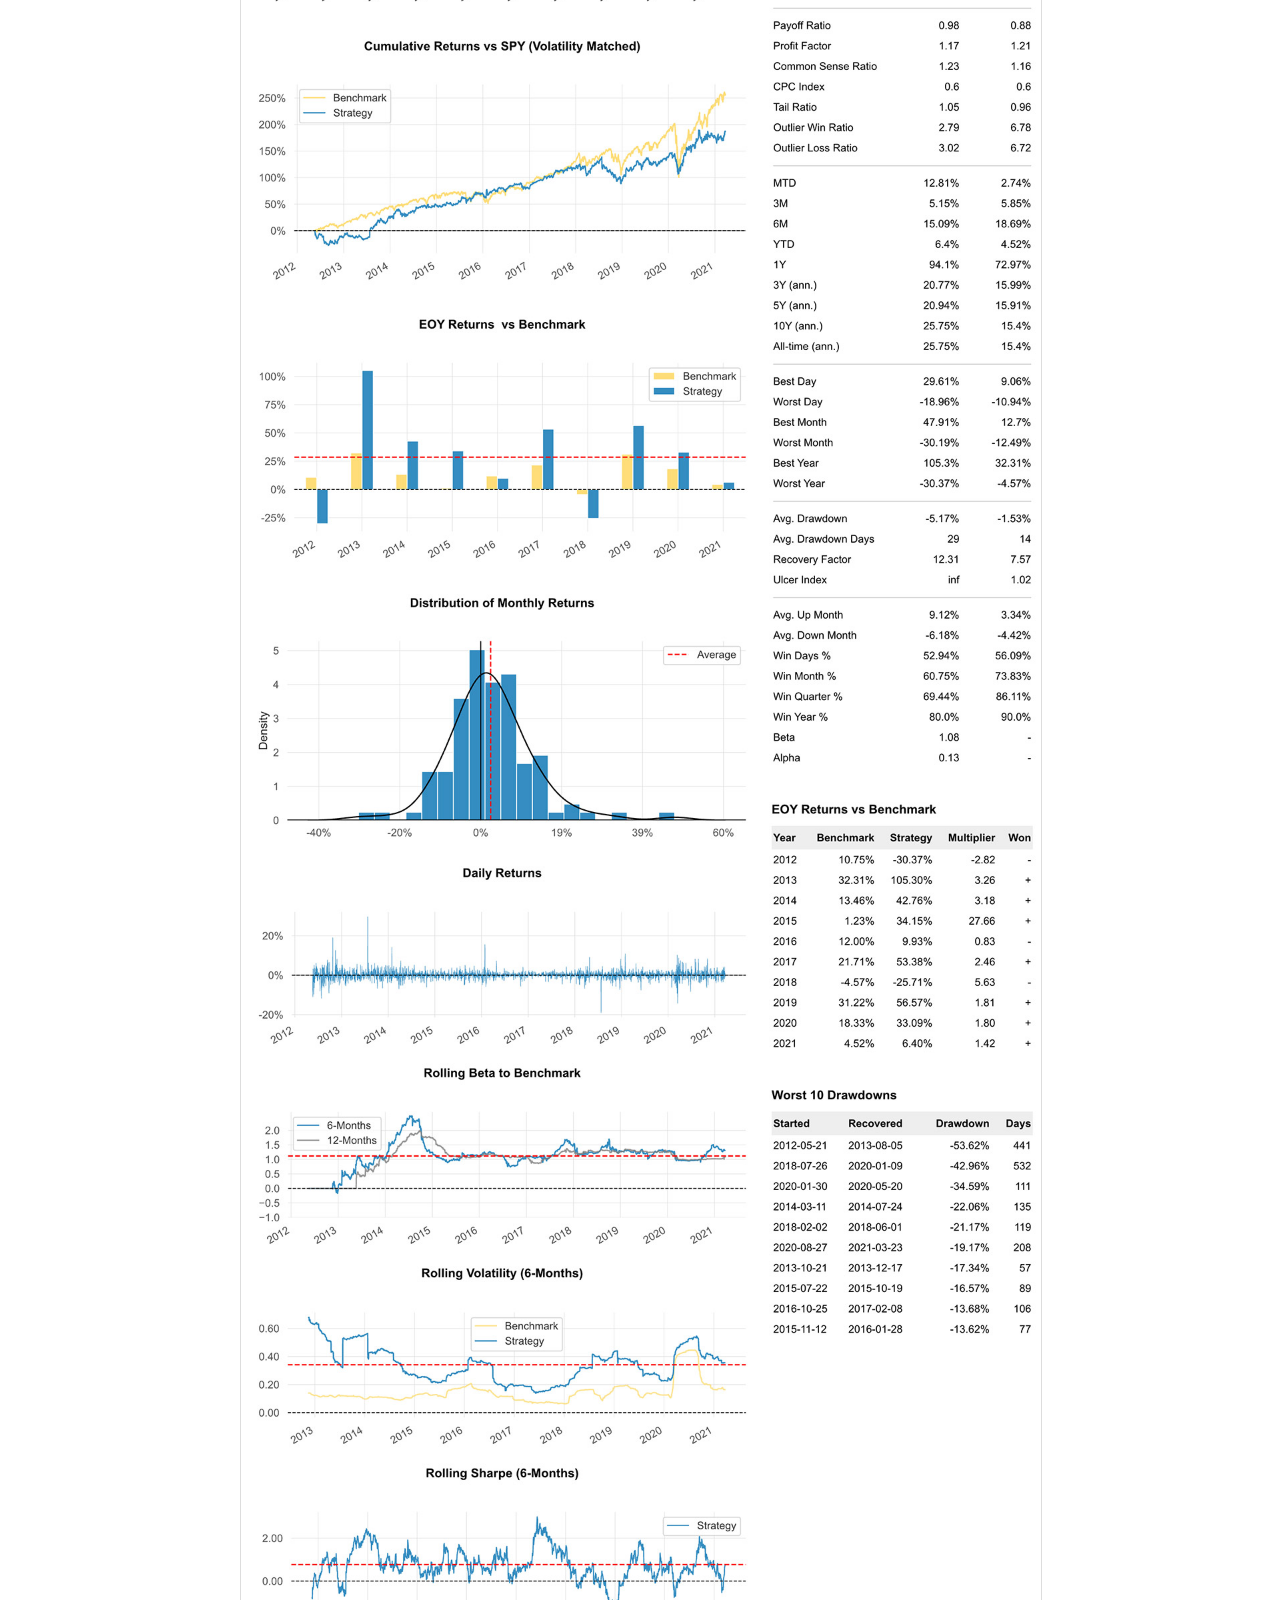
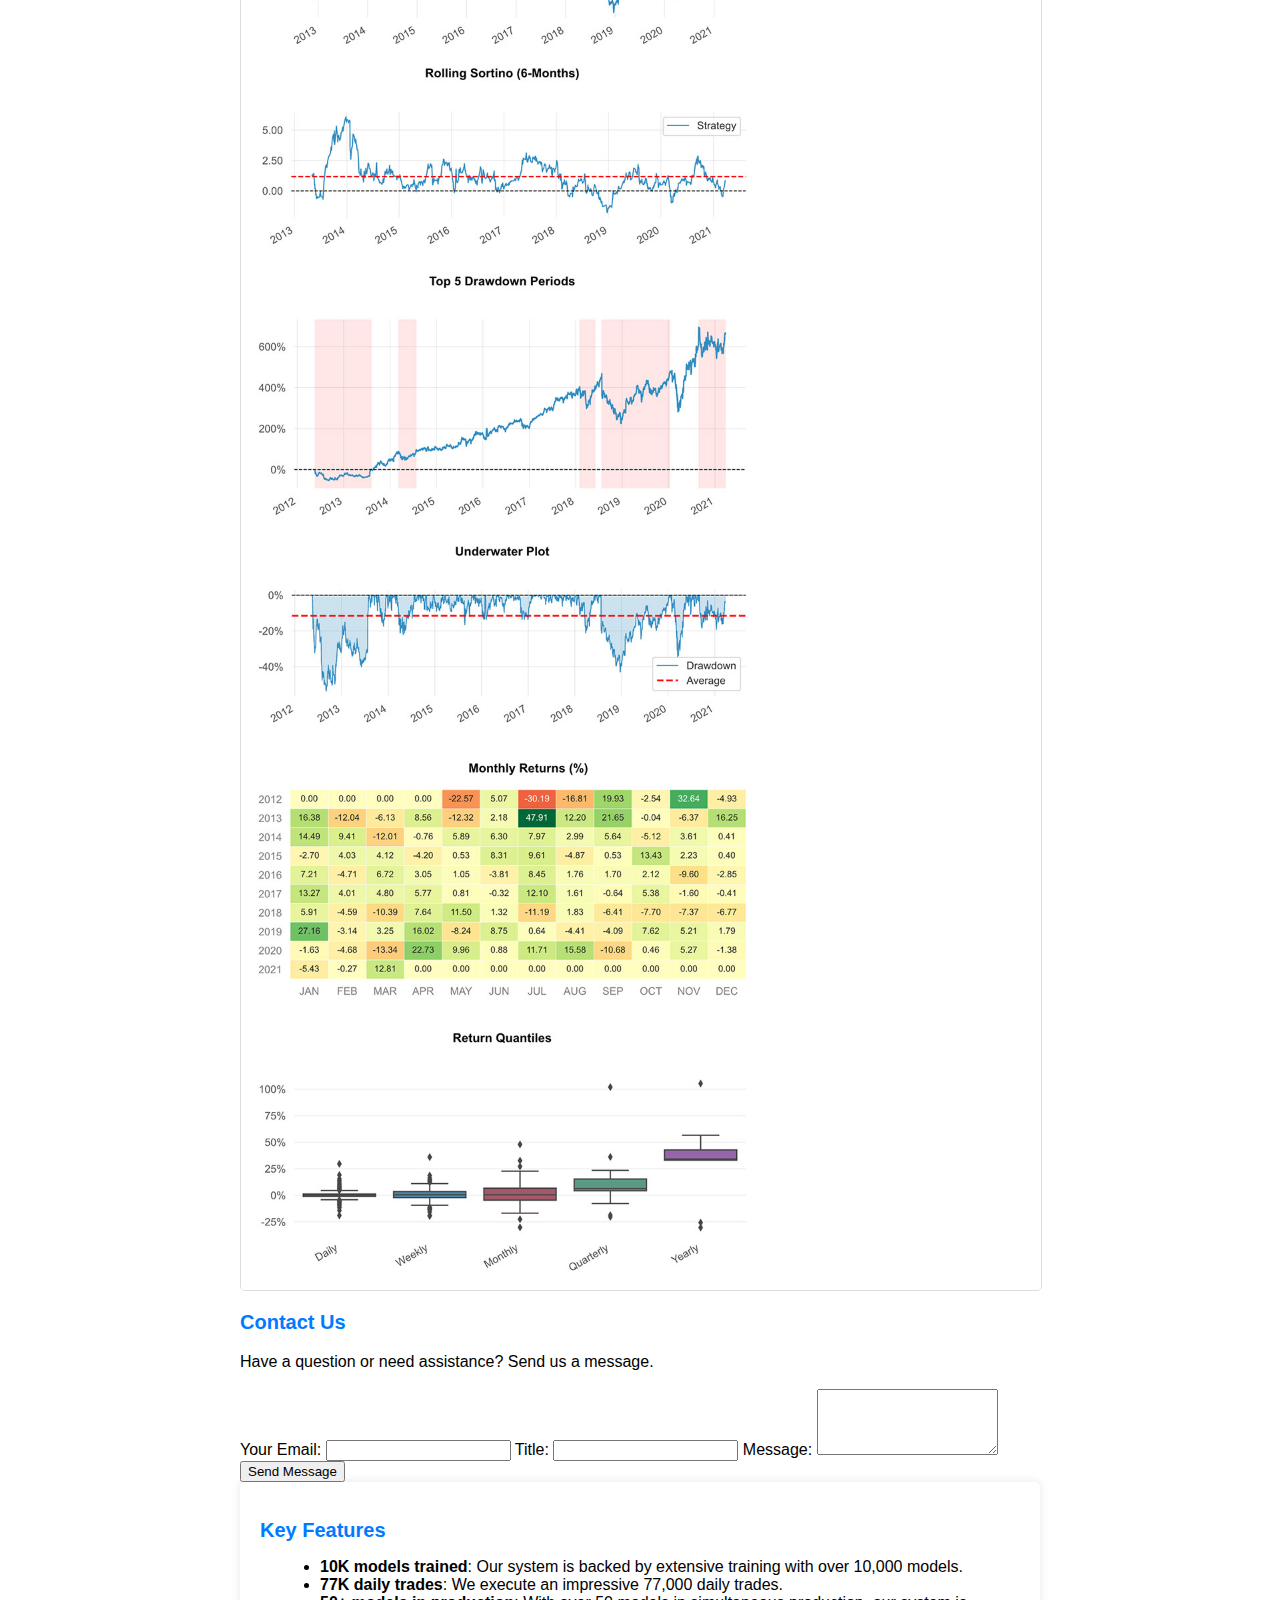
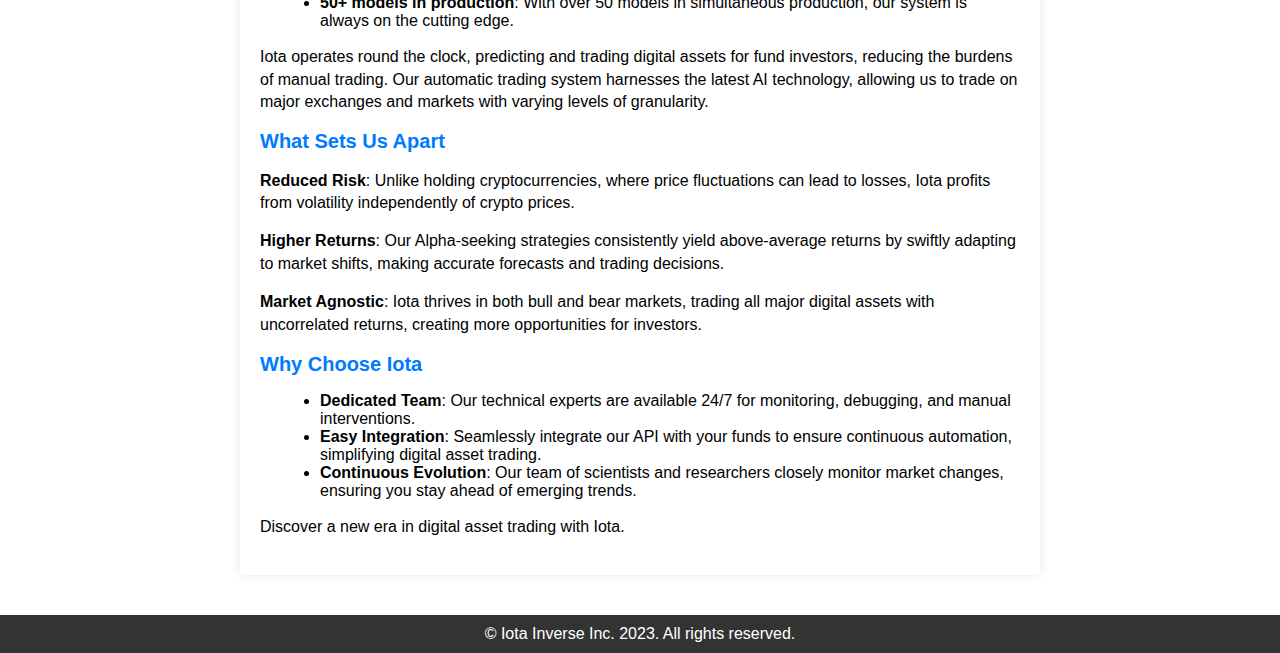
==== commit 3451ae3c: "Update index.html" ====
--- a/index.html
+++ b/index.html
@@ -103,7 +103,7 @@
             <li><a href="#">About</a></li>
             <li><a href="#">Services</a></li>
             <li><a href="#">Portfolio</a></li>
-            <li><a href="#">Contact</a></li>
+            <li><a href="#contact">Contact</a></li>
         </ul>
     </nav>
     <main>
@@ -122,6 +122,24 @@
         <div class="image-container">
             <img src="pics/report.jpg" alt="Performance Report">
         </div>
+
+        <!-- Contact Form -->
+        <section id="contact">
+            <h2>Contact Us</h2>
+            <p>Have a question or need assistance? Send us a message.</p>
+            <form action="send_email.php" method="post">
+                <label for="email">Your Email:</label>
+                <input type="email" id="email" name="email" required>
+                
+                <label for="title">Title:</label>
+                <input type="text" id="title" name="title" required>
+                
+                <label for="message">Message:</label>
+                <textarea id="message" name="message" rows="4" required></textarea>
+                
+                <input type="submit" value="Send Message">
+            </form>
+        </section>
 
         <!-- Additional content from previous request -->
         <div class="container">
@@ -154,4 +172,3 @@
     </footer>
 </body>
 </html>
-
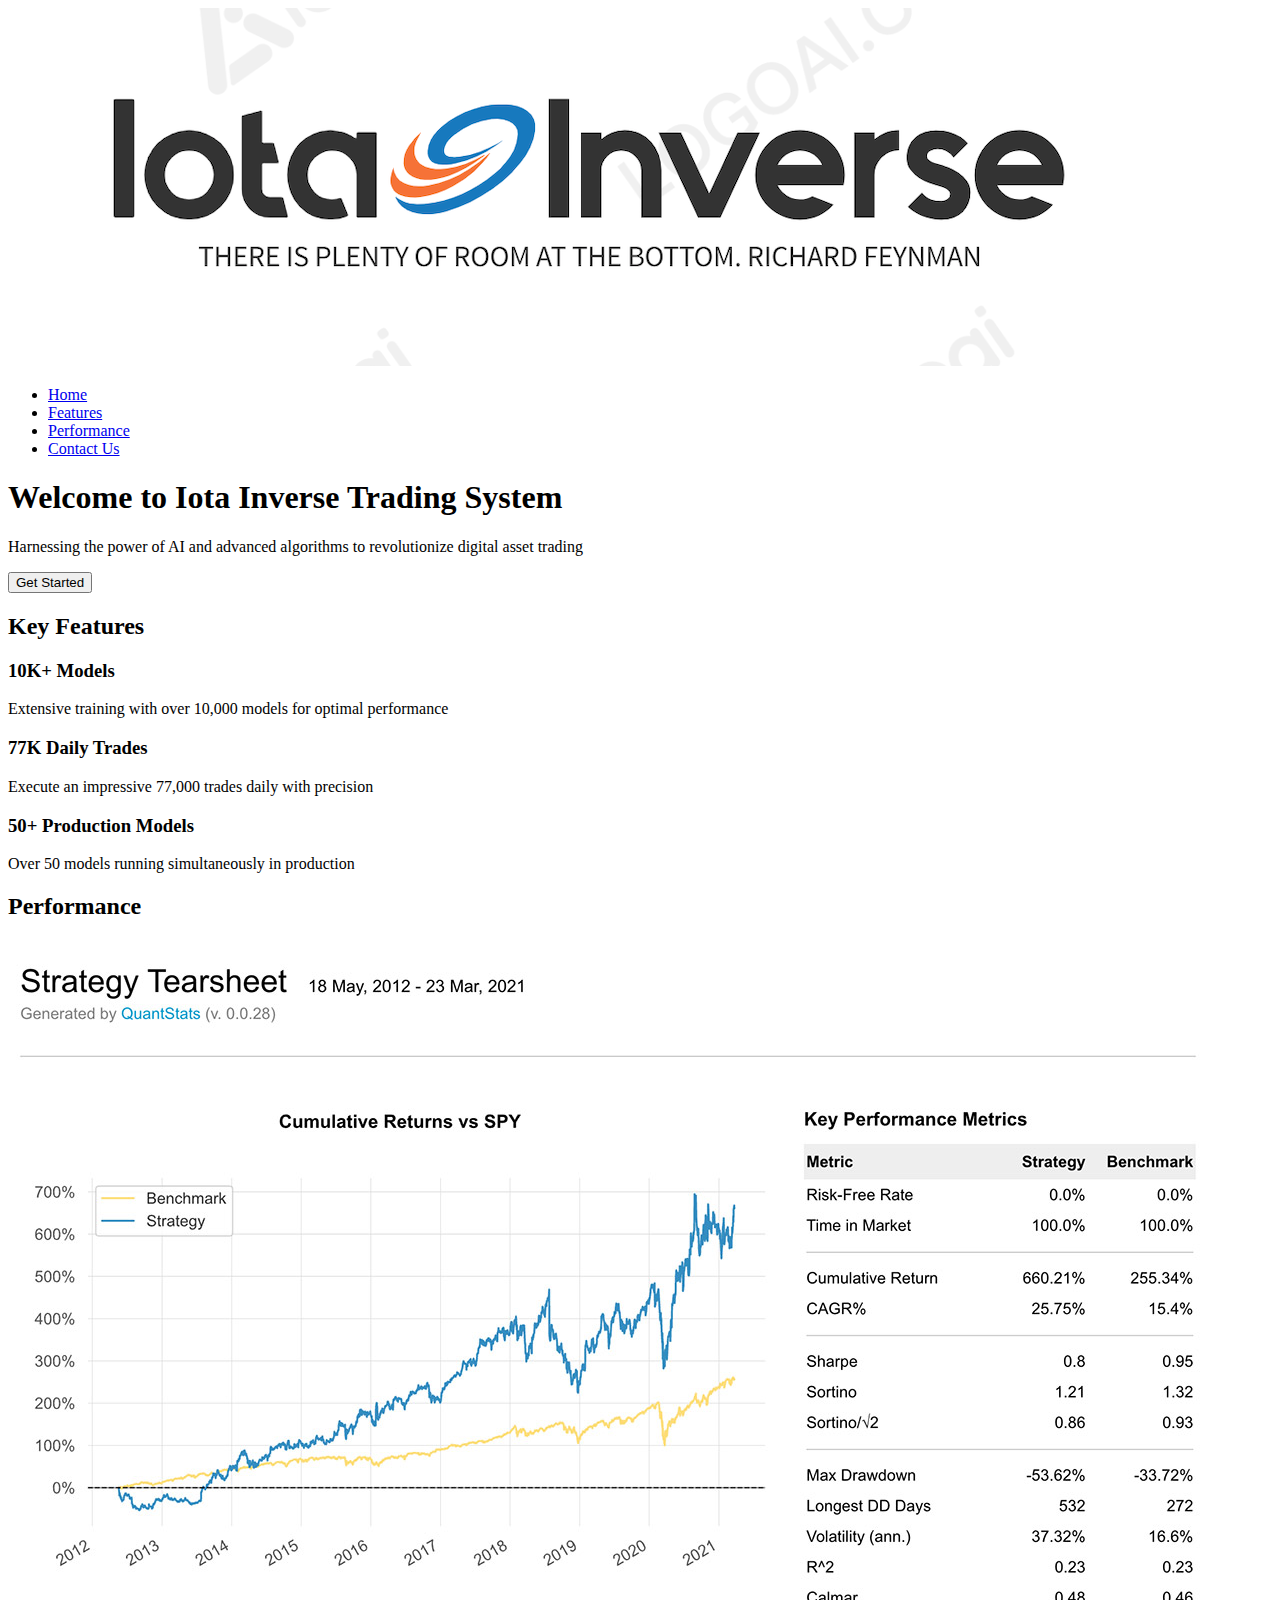
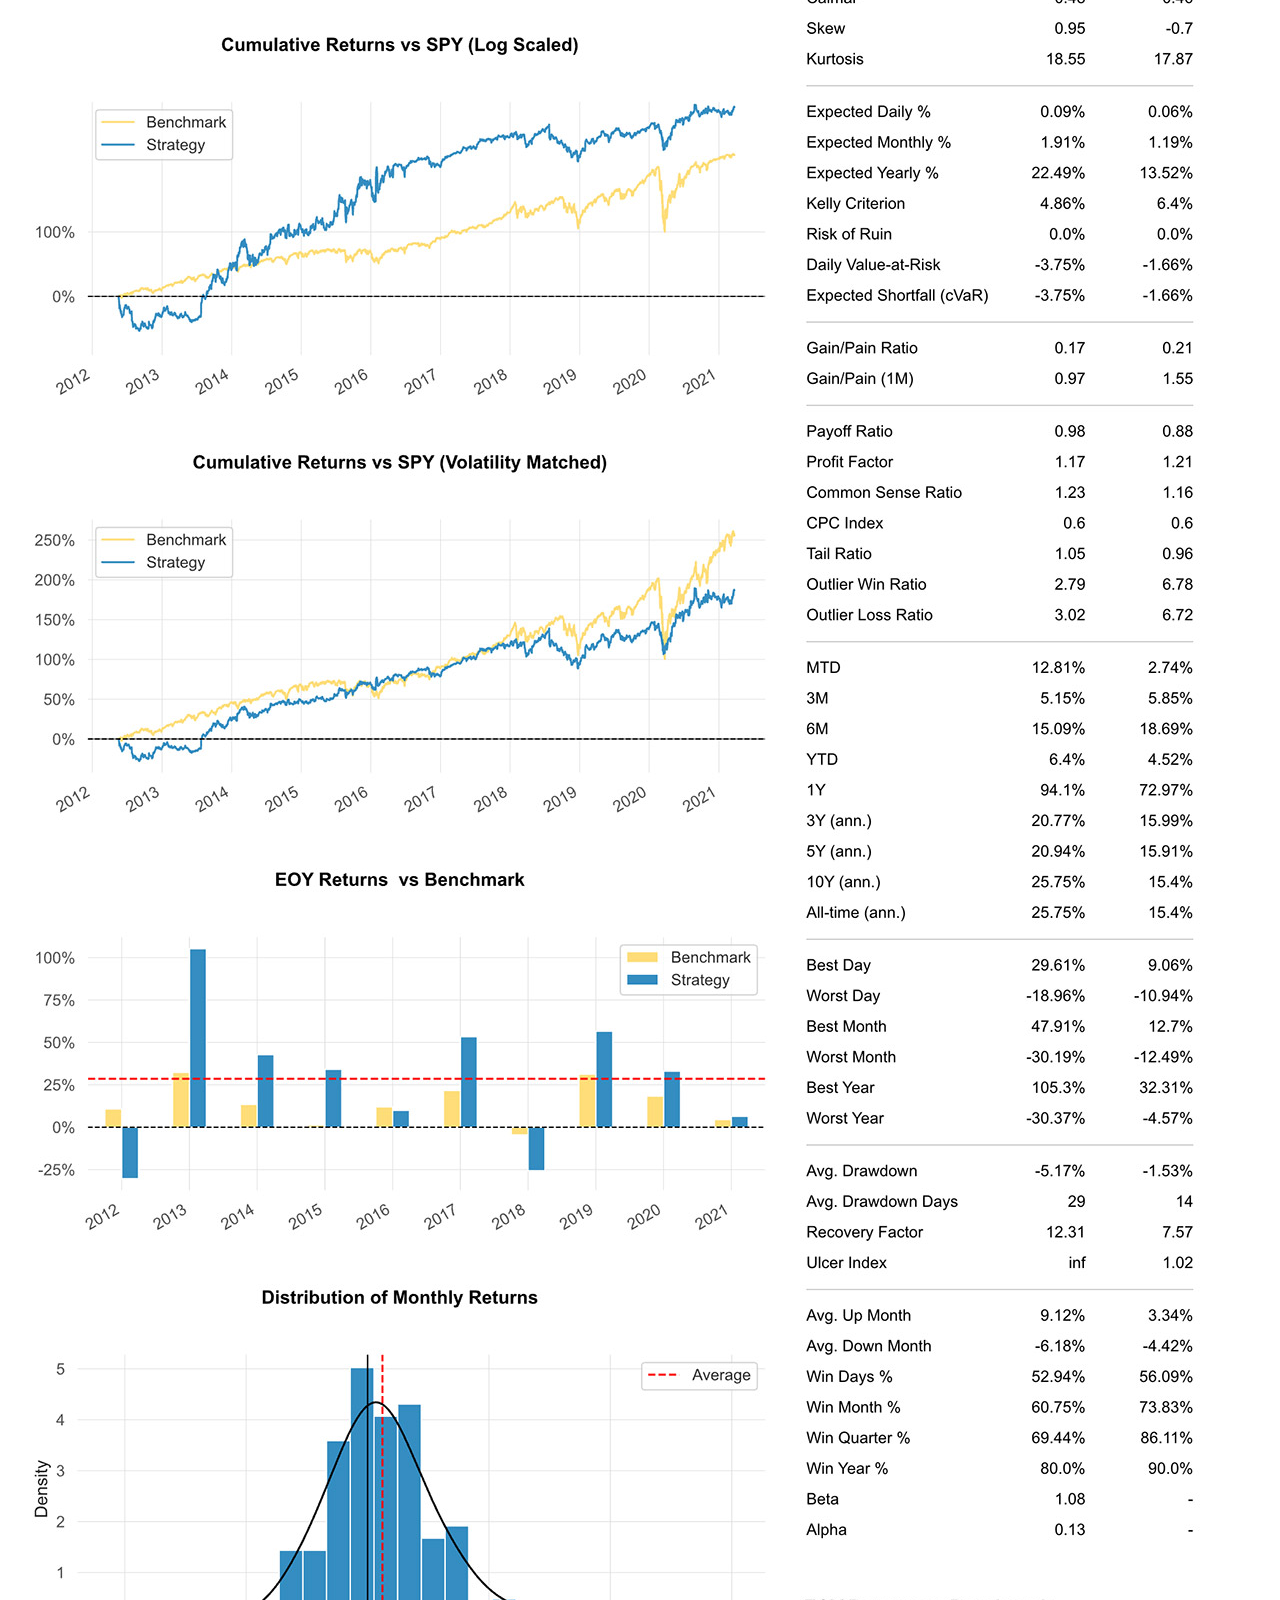
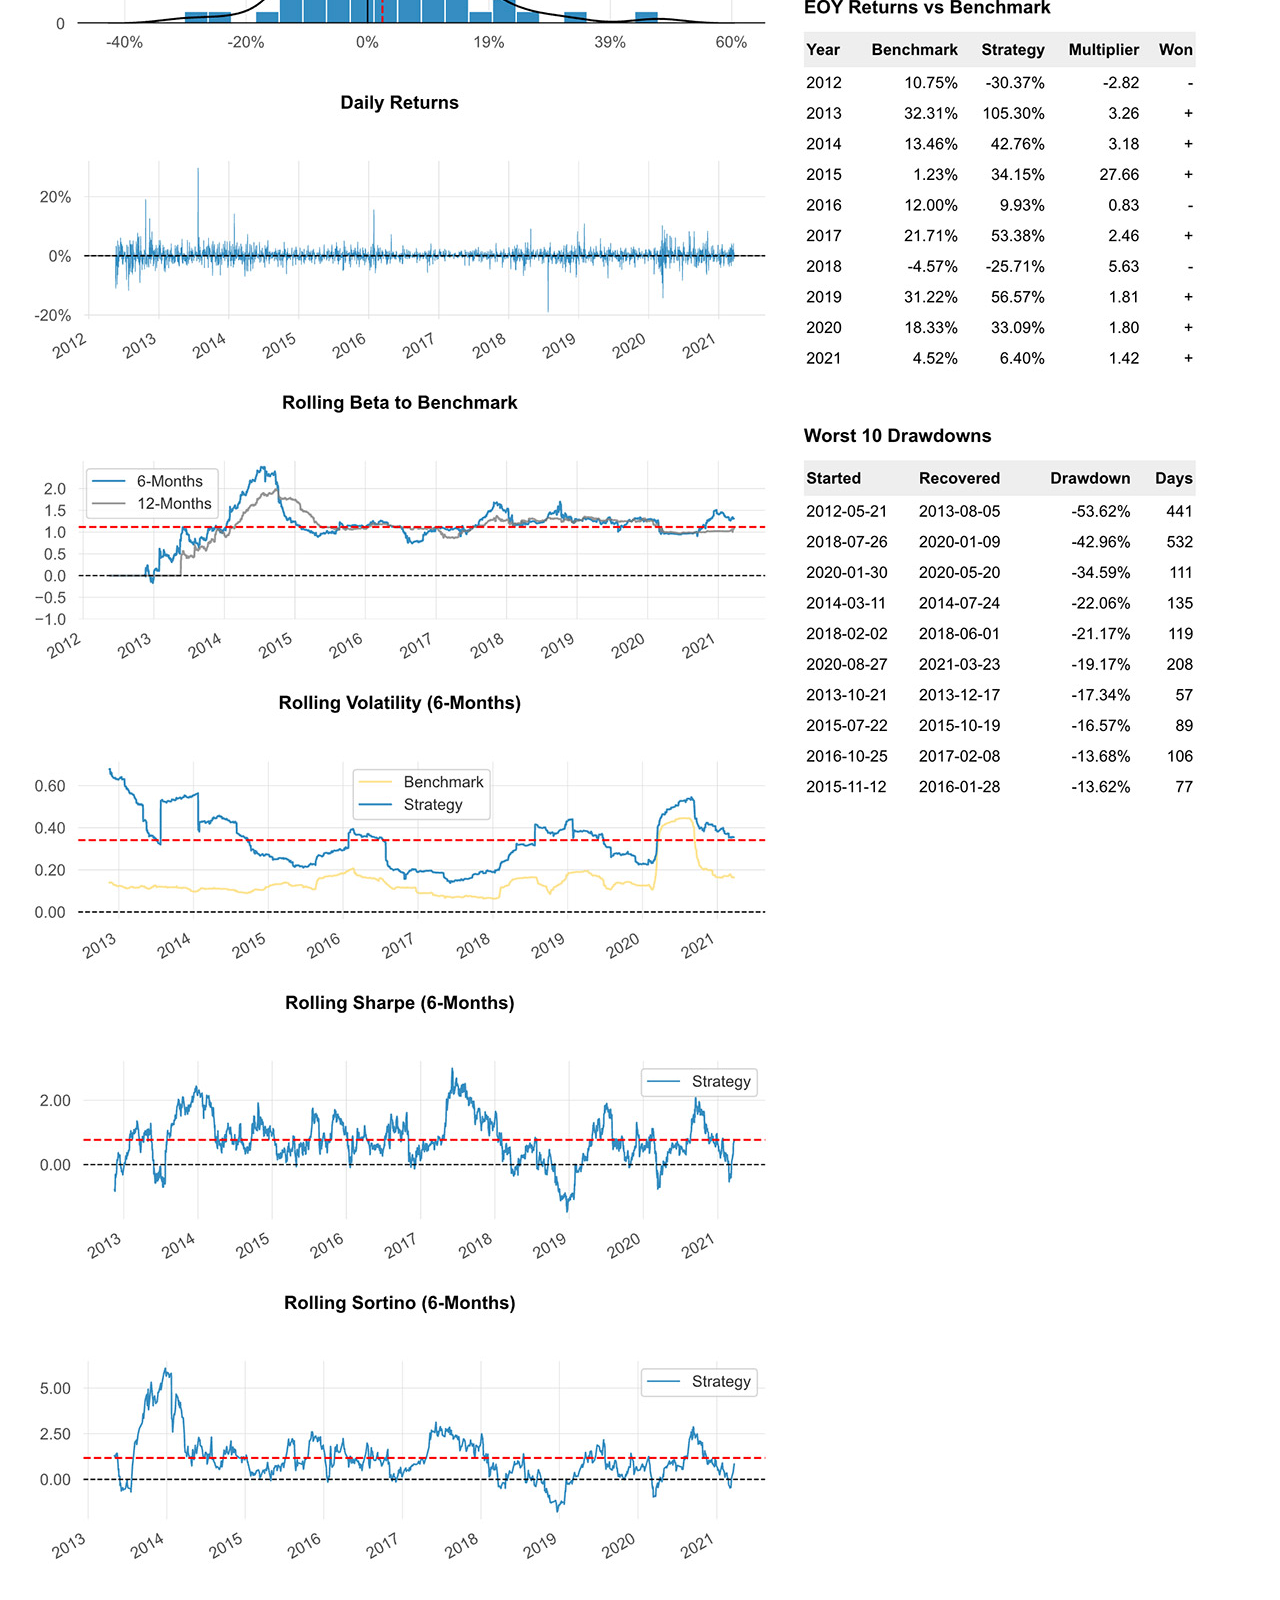
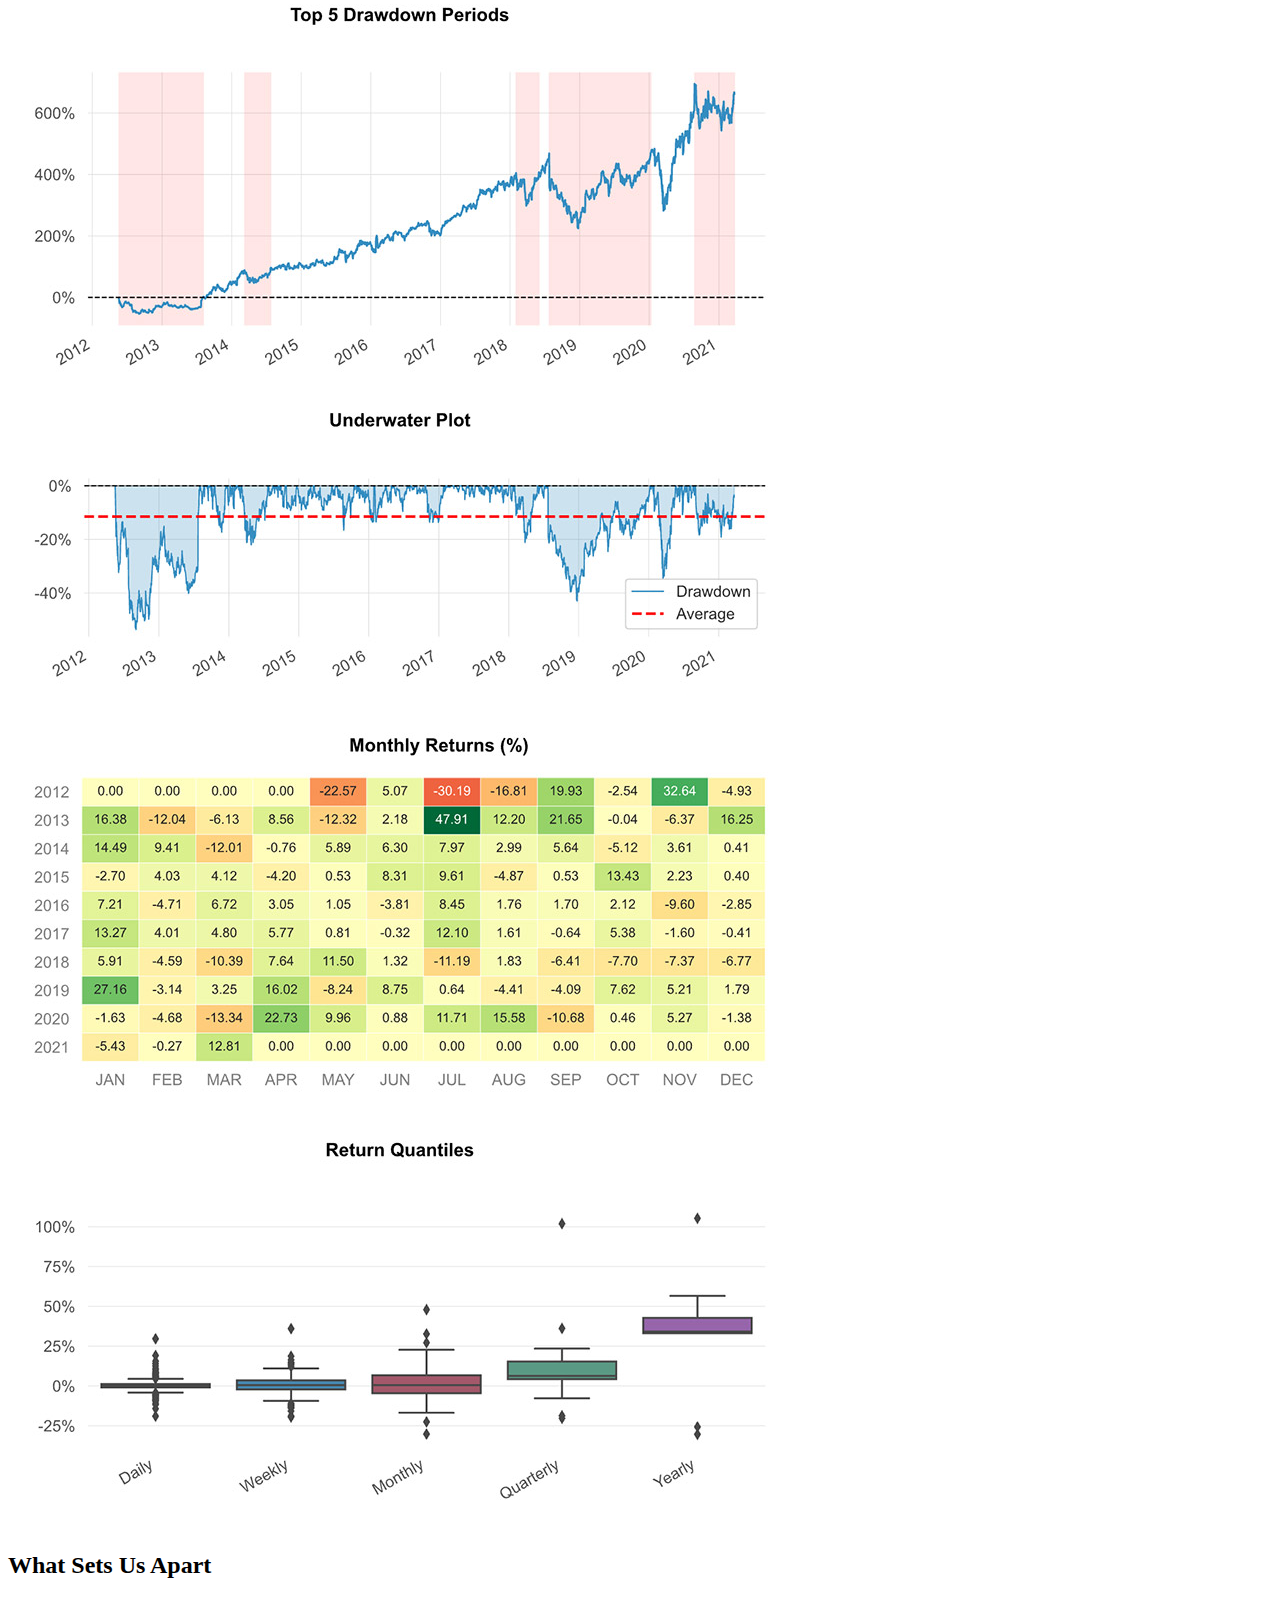
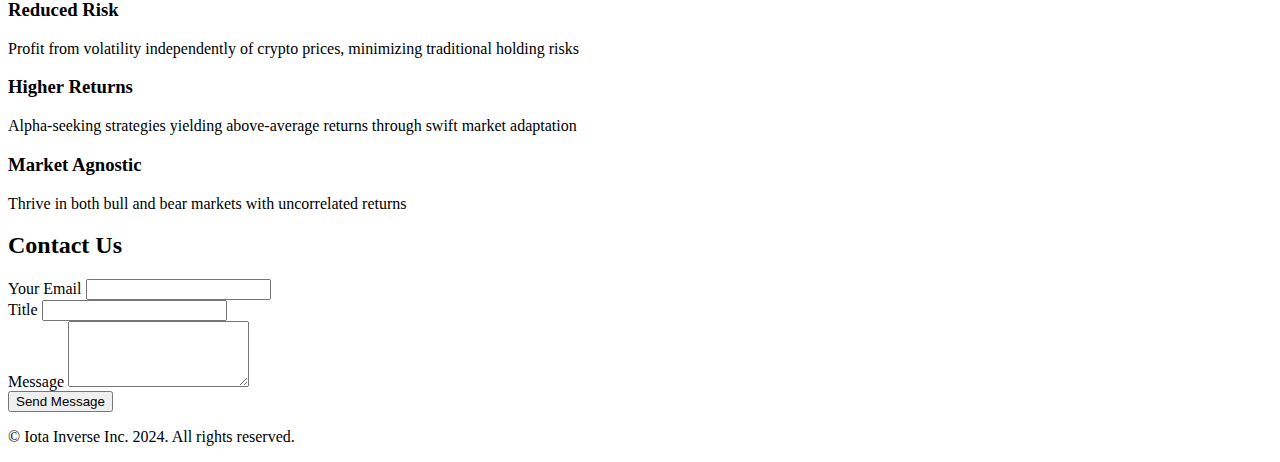
==== commit e9098531: "Update index.html" ====
--- a/index.html
+++ b/index.html
@@ -3,172 +3,148 @@
 <head>
     <meta charset="UTF-8">
     <meta name="viewport" content="width=device-width, initial-scale=1.0">
-    <title>Iota Trading System</title>
-    <style>
-        /* Your existing CSS styles */
-        body {
-            font-family: Arial, sans-serif;
-            margin: 0;
-            padding: 0;
-        }
-        header {
-            background-color: #333;
-            color: #fff;
-            padding: 10px 0;
-            text-align: center;
-        }
-        nav {
-            background-color: #444;
-            padding: 10px 0;
-        }
-        nav ul {
-            list-style-type: none;
-            margin: 0;
-            padding: 0;
-            text-align: center;
-        }
-        nav ul li {
-            display: inline;
-            margin-right: 20px;
-        }
-        nav ul li a {
-            color: #fff;
-            text-decoration: none;
-        }
-        main {
-            max-width: 800px;
-            margin: 20px auto;
-            padding: 20px;
-        }
-        footer {
-            background-color: #333;
-            color: #fff;
-            text-align: center;
-            padding: 10px 0;
-        }
-        /* Existing animation and image styles */
-        @keyframes fadeIn {
-            0% { opacity: 0; }
-            100% { opacity: 1; }
-        }
-        .image-container {
-            animation: fadeIn 2s;
-        }
-        img {
-            max-width: 100%;
-            height: auto;
-            border: 1px solid #ddd;
-            border-radius: 5px;
-        }
-        .logo {
-            position: absolute;
-            top: 10px;
-            left: 10px;
-            max-height: 50px; /* Adjust this value as needed */
-        }
-
-        /* Additional styles for the new content */
-        h1 {
-            font-size: 24px;
-        }
-        .container {
-            background-color: #fff;
-            border-radius: 5px;
-            box-shadow: 0 0 10px rgba(0, 0, 0, 0.1);
-            padding: 20px;
-        }
-        h2 {
-            font-size: 20px;
-            color: #007BFF;
-        }
-        ul {
-            list-style: disc;
-            margin-left: 20px;
-        }
-        p {
-            line-height: 1.4;
-        }
-    </style>
+    <meta name="description" content="Advanced algorithmic trading system powered by AI and mathematical models">
+    <meta name="keywords" content="trading system, algorithmic trading, AI trading, cryptocurrency trading">
+    <title>IotaInverse | Advanced Trading Systems</title>
+    <meta http-equiv="Content-Security-Policy" content="upgrade-insecure-requests">
+    <link rel="stylesheet" href="styles.css">
+    <link href="https://fonts.googleapis.com/css2?family=Inter:wght@400;500;600;700&display=swap" rel="stylesheet">
 </head>
 <body>
-    <!-- Add the logo image -->
-    <img class="logo" src="pics/logo.png" alt="Logo">
+    <nav class="navbar">
+        <div class="container">
+            <a href="/" class="logo">
+                <img src="pics/logo.png" alt="IotaInverse Logo">
+            </a>
+            <ul class="nav-links">
+                <li><a href="#home">Home</a></li>
+                <li><a href="#features">Features</a></li>
+                <li><a href="#performance">Performance</a></li>
+                <li><a href="#contact" class="contact-btn">Contact Us</a></li>
+            </ul>
+        </div>
+    </nav>
 
-    <header>
-        <h1>Iota Inverse</h1>
-    </header>
-    <nav>
-        <ul>
-            <li><a href="#">Home</a></li>
-            <li><a href="#">About</a></li>
-            <li><a href="#">Services</a></li>
-            <li><a href="#">Portfolio</a></li>
-            <li><a href="#contact">Contact</a></li>
-        </ul>
-    </nav>
-    <main>
-        <h2>Welcome to Iota Inverse Trading System</h2>
-        <p>At Iota Inverse, we're passionate about harnessing the power of data and cutting-edge technology to redefine the trading landscape. Our advanced algorithmic trading system, rooted in the principles of mathematics and quant science, empowers you with the tools and insights to confidently navigate dynamic financial markets.</p>
+    <section class="hero" id="home">
+        <div class="hero-content">
+            <h1>Welcome to Iota Inverse Trading System</h1>
+            <p>Harnessing the power of AI and advanced algorithms to revolutionize digital asset trading</p>
+            <button class="cta-button">Get Started</button>
+        </div>
+    </section>
 
-        <!-- Add the first image -->
-        <div class="image-container">
-            <img src="pics/first.jpeg" alt="Your Photo">
-        </div>
-
-        <!-- Add the title "Performance:" -->
-        <h3>Performance:</h3>
-        
-        <!-- Add the long image name "report.jpg" -->
-        <div class="image-container">
-            <img src="pics/report.jpg" alt="Performance Report">
-        </div>
-
-        <!-- Contact Form -->
-        <section id="contact">
-            <h2>Contact Us</h2>
-            <p>Have a question or need assistance? Send us a message.</p>
-            <form action="send_email.php" method="post">
-                <label for="email">Your Email:</label>
-                <input type="email" id="email" name="email" required>
-                
-                <label for="title">Title:</label>
-                <input type="text" id="title" name="title" required>
-                
-                <label for="message">Message:</label>
-                <textarea id="message" name="message" rows="4" required></textarea>
-                
-                <input type="submit" value="Send Message">
-            </form>
-        </section>
-
-        <!-- Additional content from previous request -->
+    <section class="features" id="features">
         <div class="container">
             <h2>Key Features</h2>
-            <ul>
-                <li><strong>10K models trained</strong>: Our system is backed by extensive training with over 10,000 models.</li>
-                <li><strong>77K daily trades</strong>: We execute an impressive 77,000 daily trades.</li>
-                <li><strong>50+ models in production</strong>: With over 50 models in simultaneous production, our system is always on the cutting edge.</li>
-            </ul>
+            <div class="features-grid">
+                <div class="feature-card">
+                    <h3>10K+ Models</h3>
+                    <p>Extensive training with over 10,000 models for optimal performance</p>
+                </div>
+                <div class="feature-card">
+                    <h3>77K Daily Trades</h3>
+                    <p>Execute an impressive 77,000 trades daily with precision</p>
+                </div>
+                <div class="feature-card">
+                    <h3>50+ Production Models</h3>
+                    <p>Over 50 models running simultaneously in production</p>
+                </div>
+            </div>
+        </div>
+    </section>
 
-            <p>Iota operates round the clock, predicting and trading digital assets for fund investors, reducing the burdens of manual trading. Our automatic trading system harnesses the latest AI technology, allowing us to trade on major exchanges and markets with varying levels of granularity.</p>
+    <section class="performance" id="performance">
+        <div class="container">
+            <h2>Performance</h2>
+            <div class="image-container">
+                <img src="pics/report.jpg" alt="Performance Report" class="performance-chart">
+            </div>
+        </div>
+    </section>
 
+    <section class="advantages">
+        <div class="container">
             <h2>What Sets Us Apart</h2>
-            <p><strong>Reduced Risk</strong>: Unlike holding cryptocurrencies, where price fluctuations can lead to losses, Iota profits from volatility independently of crypto prices.</p>
-            <p><strong>Higher Returns</strong>: Our Alpha-seeking strategies consistently yield above-average returns by swiftly adapting to market shifts, making accurate forecasts and trading decisions.</p>
-            <p><strong>Market Agnostic</strong>: Iota thrives in both bull and bear markets, trading all major digital assets with uncorrelated returns, creating more opportunities for investors.</p>
+            <div class="advantages-grid">
+                <div class="advantage-card">
+                    <h3>Reduced Risk</h3>
+                    <p>Profit from volatility independently of crypto prices, minimizing traditional holding risks</p>
+                </div>
+                <div class="advantage-card">
+                    <h3>Higher Returns</h3>
+                    <p>Alpha-seeking strategies yielding above-average returns through swift market adaptation</p>
+                </div>
+                <div class="advantage-card">
+                    <h3>Market Agnostic</h3>
+                    <p>Thrive in both bull and bear markets with uncorrelated returns</p>
+                </div>
+            </div>
+        </div>
+    </section>
 
-            <h2>Why Choose Iota</h2>
-            <ul>
-                <li><strong>Dedicated Team</strong>: Our technical experts are available 24/7 for monitoring, debugging, and manual interventions.</li>
-                <li><strong>Easy Integration</strong>: Seamlessly integrate our API with your funds to ensure continuous automation, simplifying digital asset trading.</li>
-                <li><strong>Continuous Evolution</strong>: Our team of scientists and researchers closely monitor market changes, ensuring you stay ahead of emerging trends.</li>
-            </ul>
+    <section class="contact" id="contact">
+        <div class="container">
+            <h2>Contact Us</h2>
+            <form class="contact-form" action="send_email.php" method="post">
+                <div class="form-group">
+                    <label for="email">Your Email</label>
+                    <input type="email" id="email" name="email" required>
+                </div>
+                <div class="form-group">
+                    <label for="title">Title</label>
+                    <input type="text" id="title" name="title" required>
+                </div>
+                <div class="form-group">
+                    <label for="message">Message</label>
+                    <textarea id="message" name="message" rows="4" required></textarea>
+                </div>
+                <button type="submit" class="submit-btn">Send Message</button>
+            </form>
+        </div>
+    </section>
 
-            <p>Discover a new era in digital asset trading with Iota.</p>
+    <footer>
+        <div class="container">
+            <p>&copy; Iota Inverse Inc. 2024. All rights reserved.</p>
         </div>
-    </main>
-    <footer>
-        &copy; Iota Inverse Inc. 2023. All rights reserved.
     </footer>
+
+    <script>
+        document.querySelector('.contact-form').addEventListener('submit', function(e) {
+            e.preventDefault();
+            
+            const form = this;
+            const submitBtn = form.querySelector('.submit-btn');
+            const originalBtnText = submitBtn.innerHTML;
+            
+            // Disable button and show loading state
+            submitBtn.disabled = true;
+            submitBtn.innerHTML = 'Sending...';
+
+            // Get form data
+            const formData = new FormData(form);
+
+            // Send the form data
+            fetch('send_email.php', {
+                method: 'POST',
+                body: formData
+            })
+            .then(response => response.json())
+            .then(data => {
+                // Show success message
+                alert('Thank you! Your message has been sent.');
+                form.reset();
+            })
+            .catch(error => {
+                // Show error message
+                alert('Sorry, there was an error sending your message. Please try again.');
+            })
+            .finally(() => {
+                // Reset button state
+                submitBtn.disabled = false;
+                submitBtn.innerHTML = originalBtnText;
+            });
+        });
+    </script>
 </body>
-</html>
+</html> 
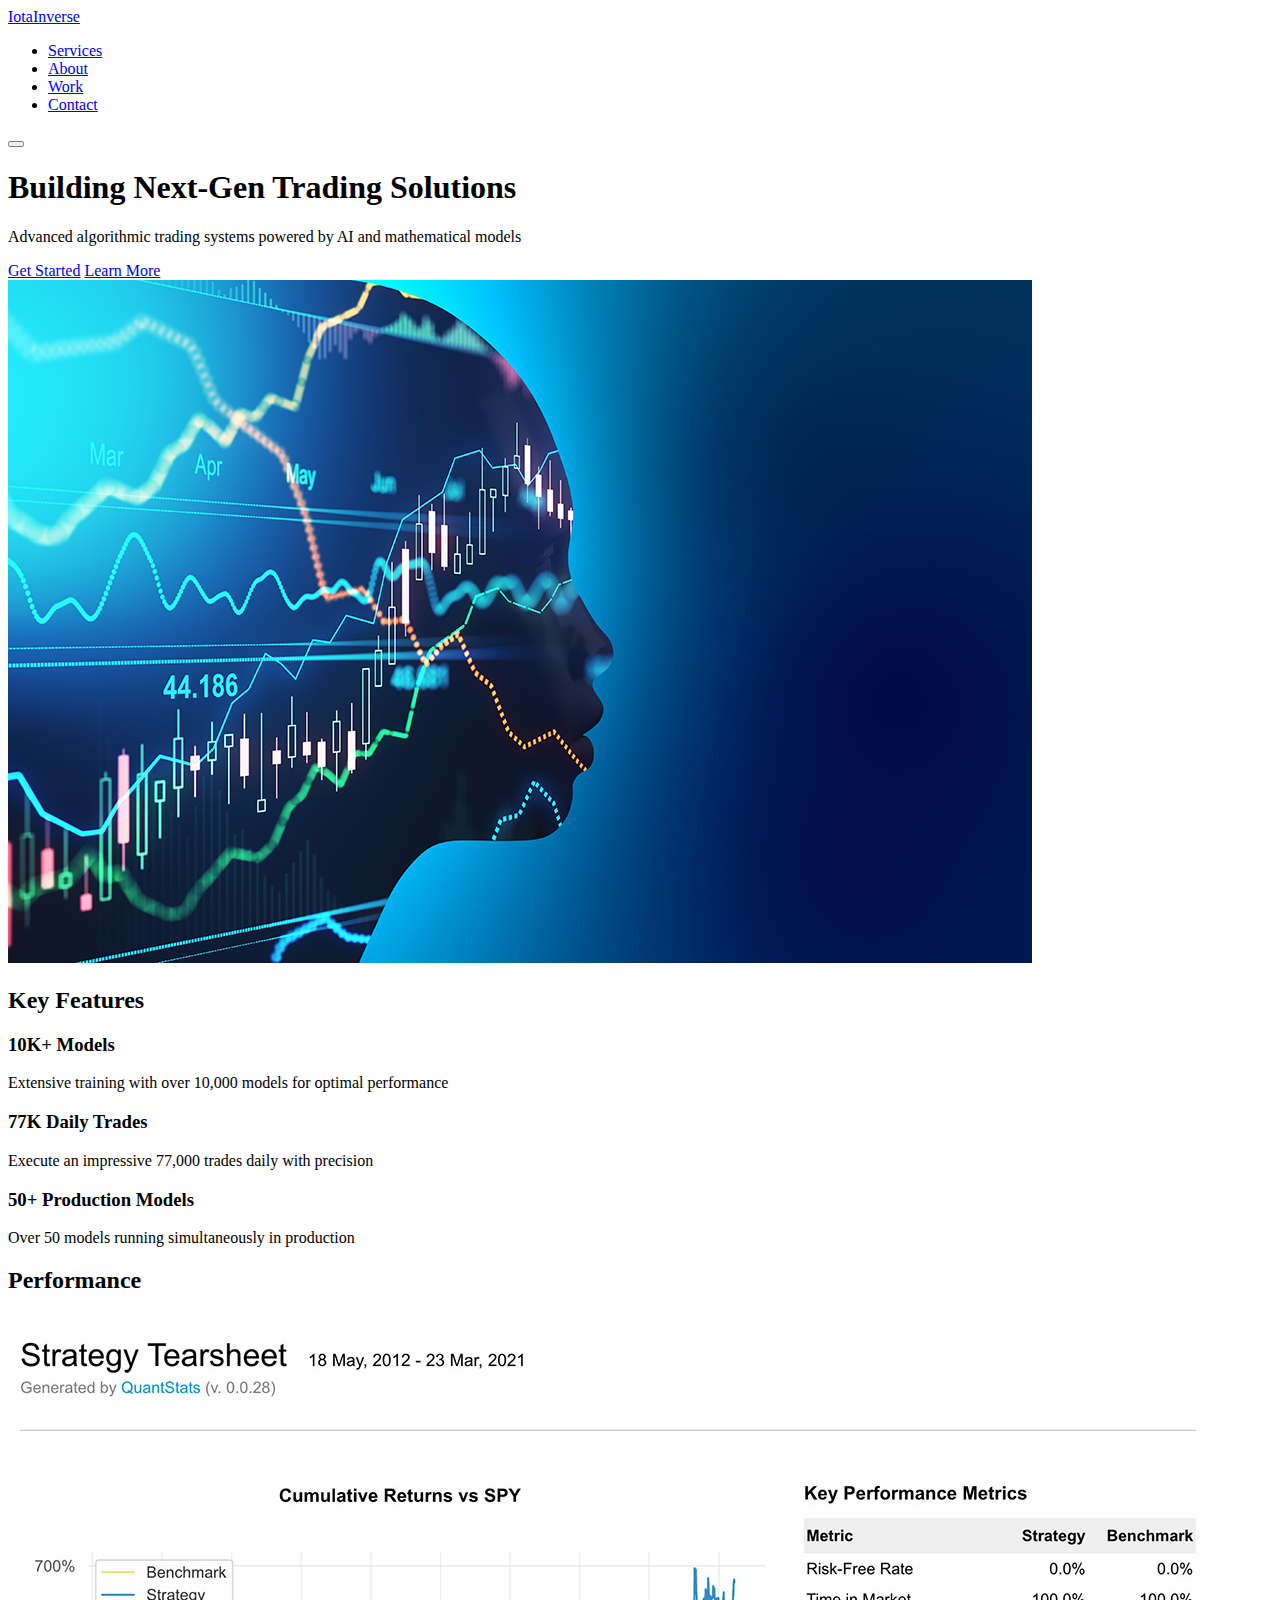
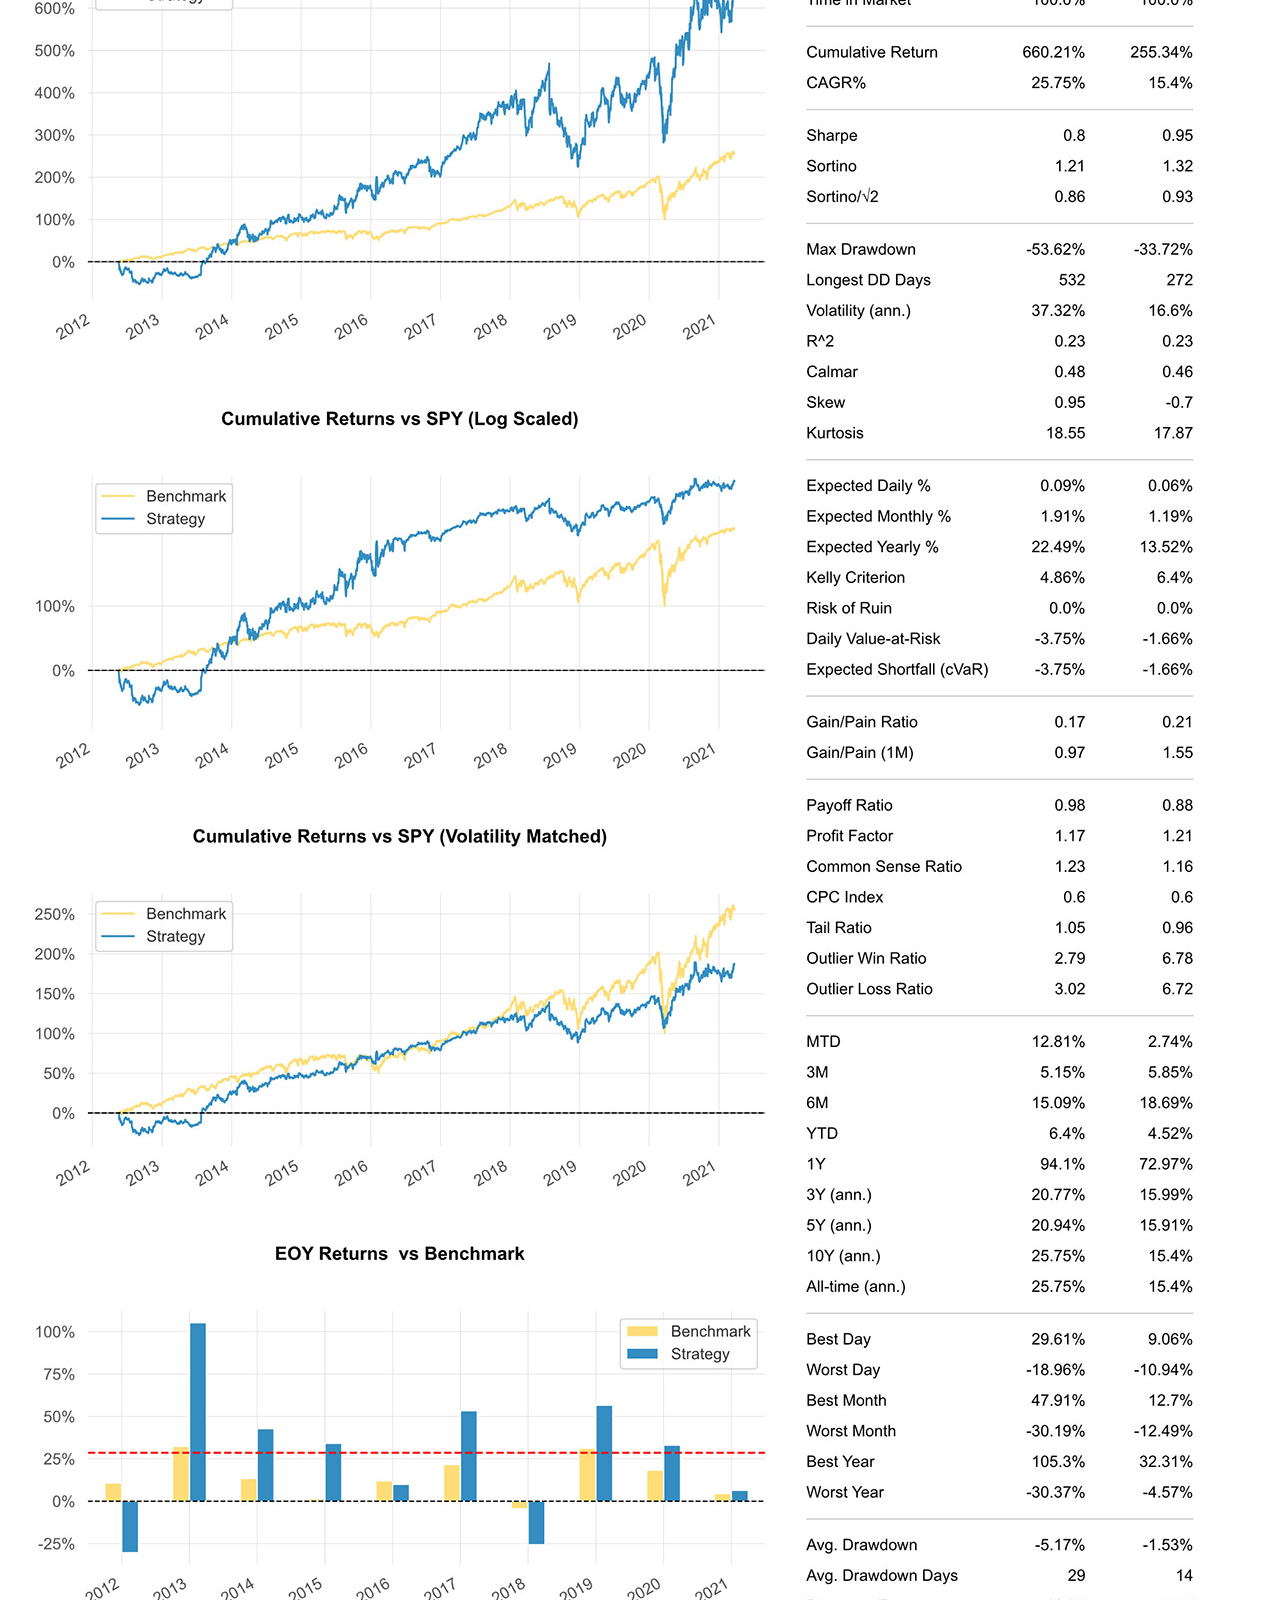
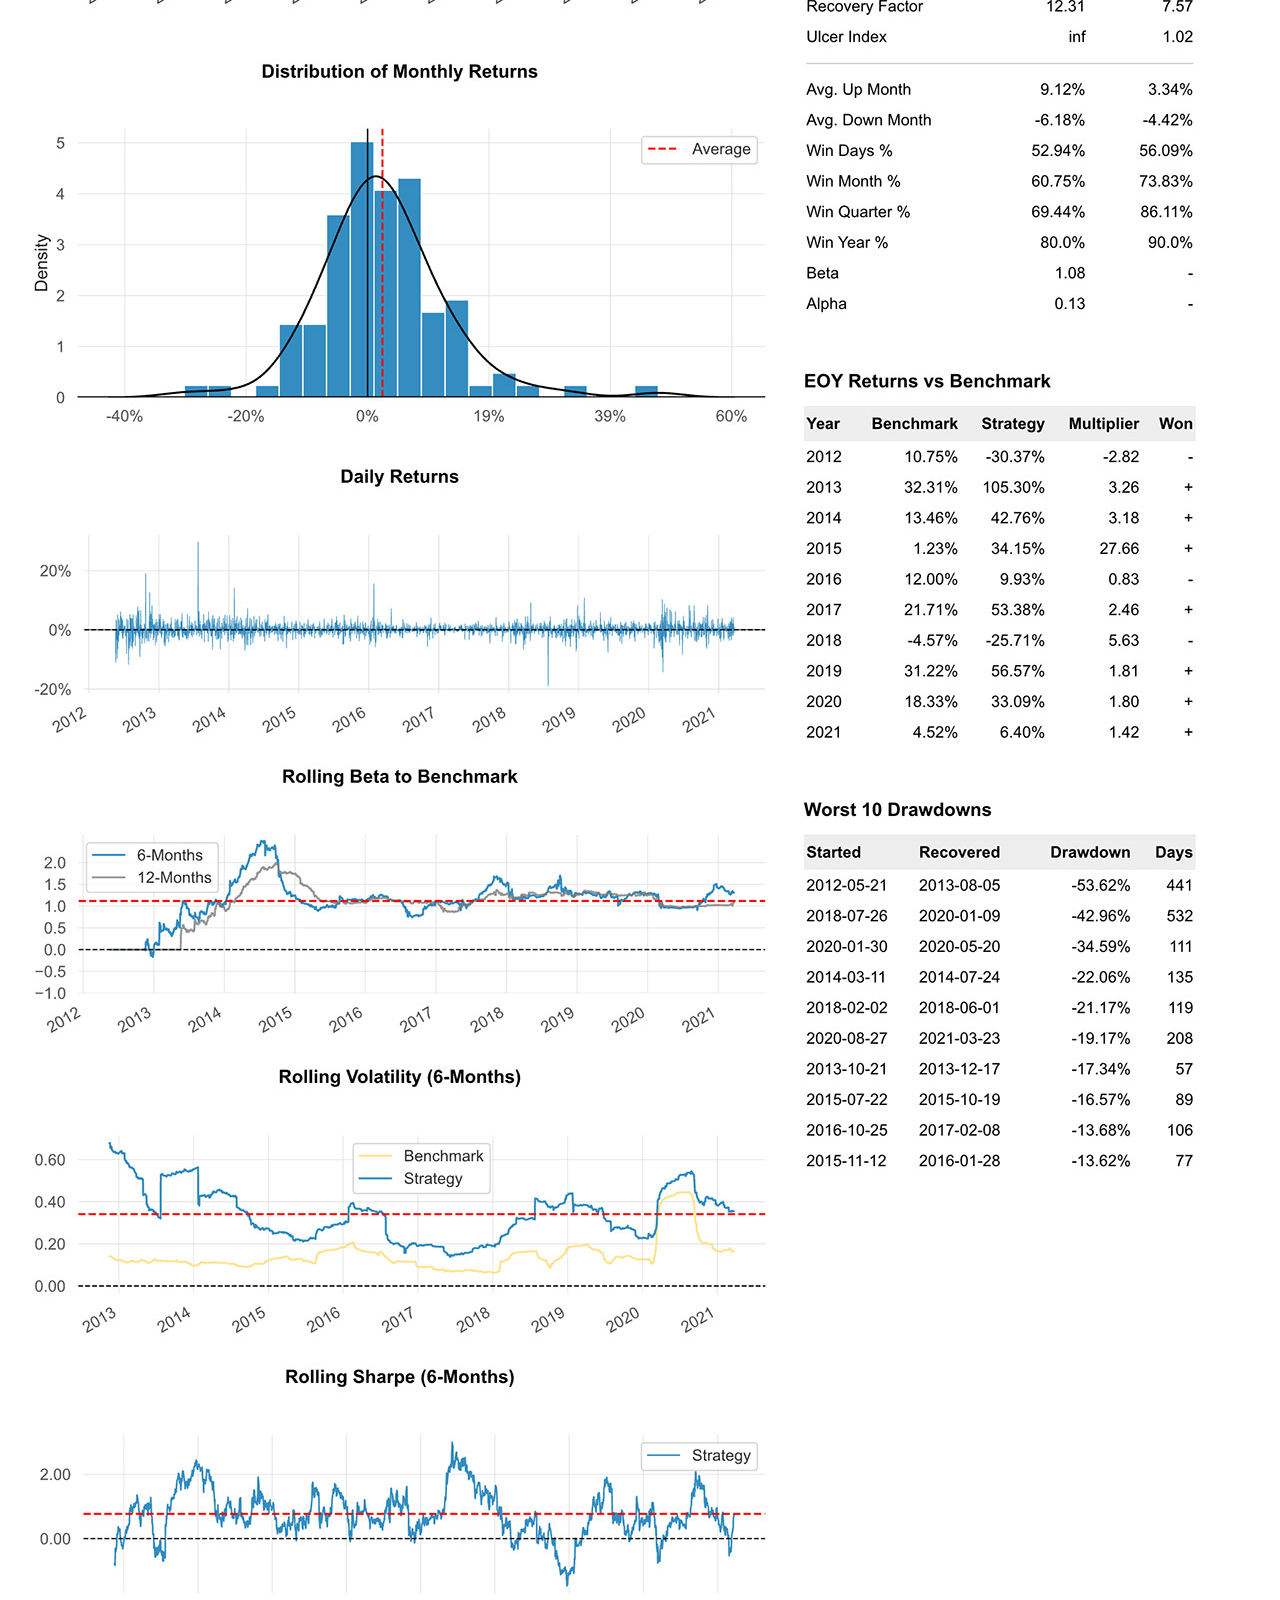
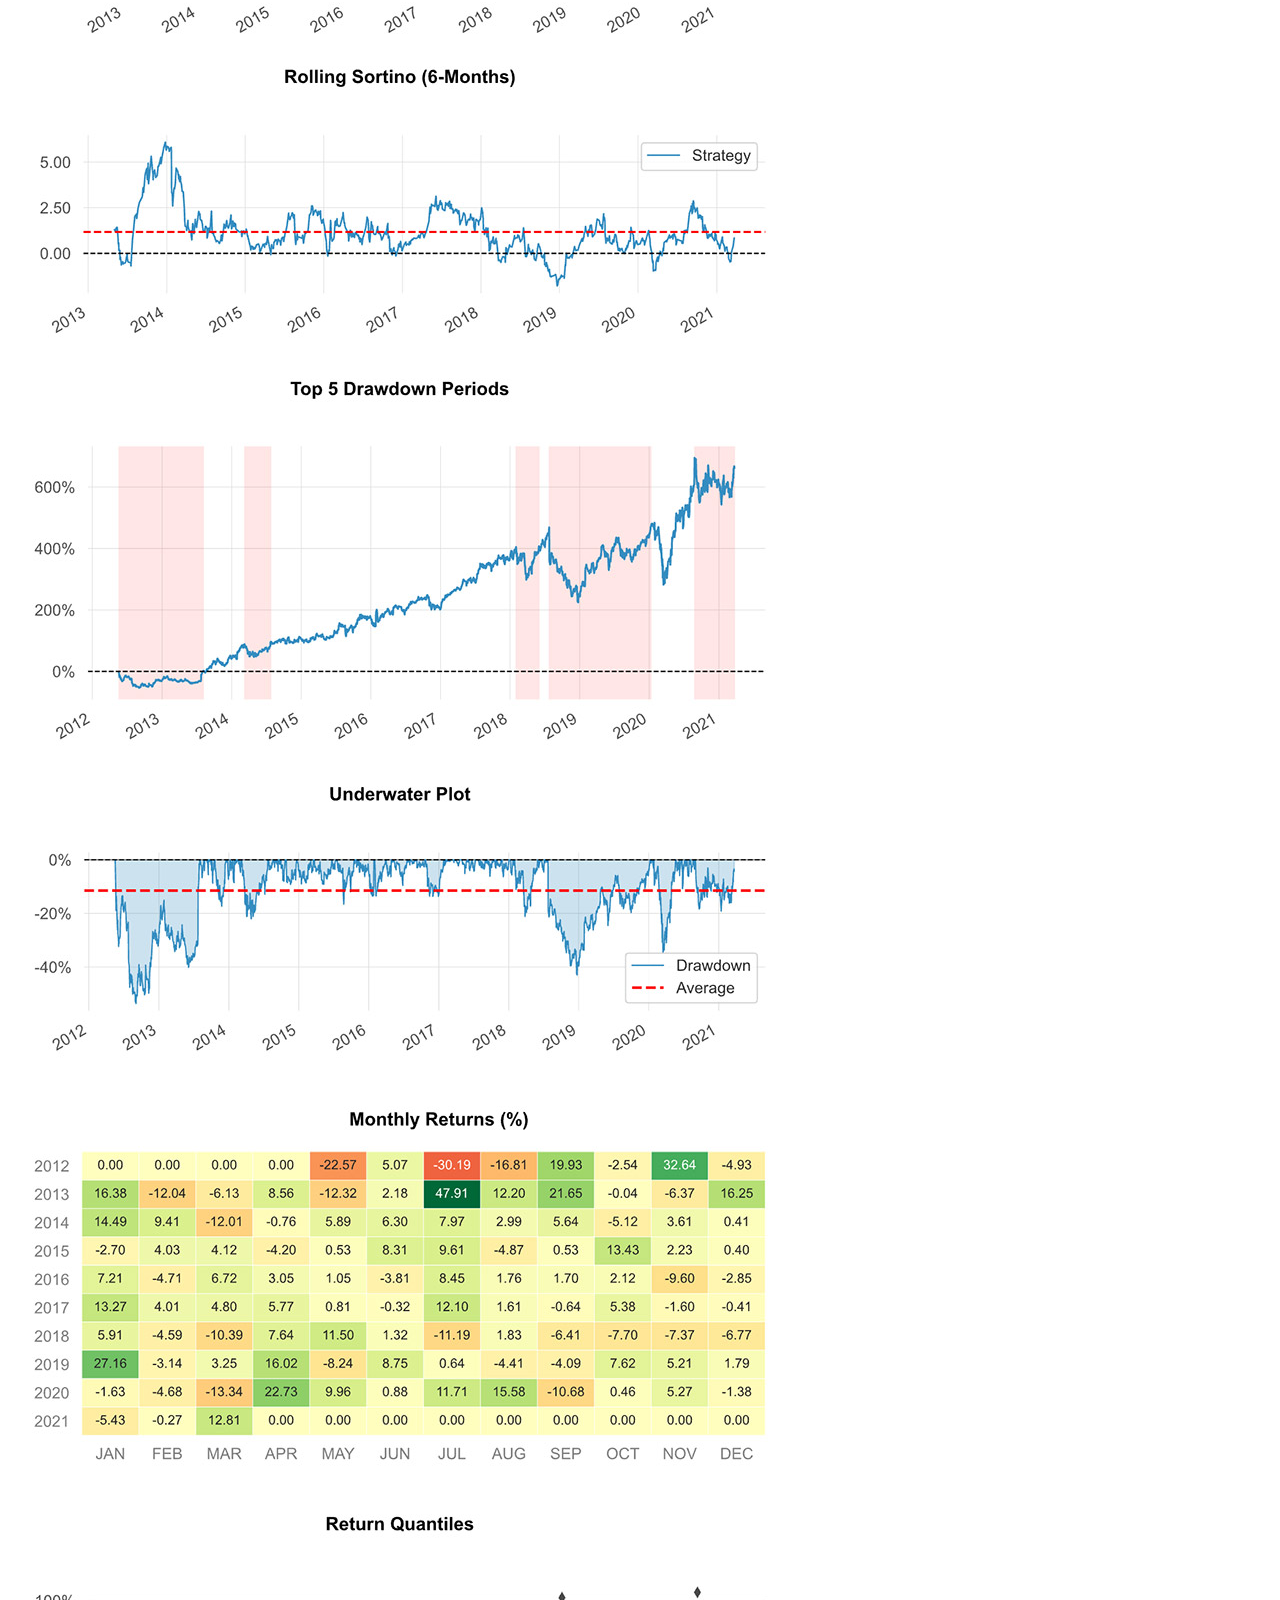
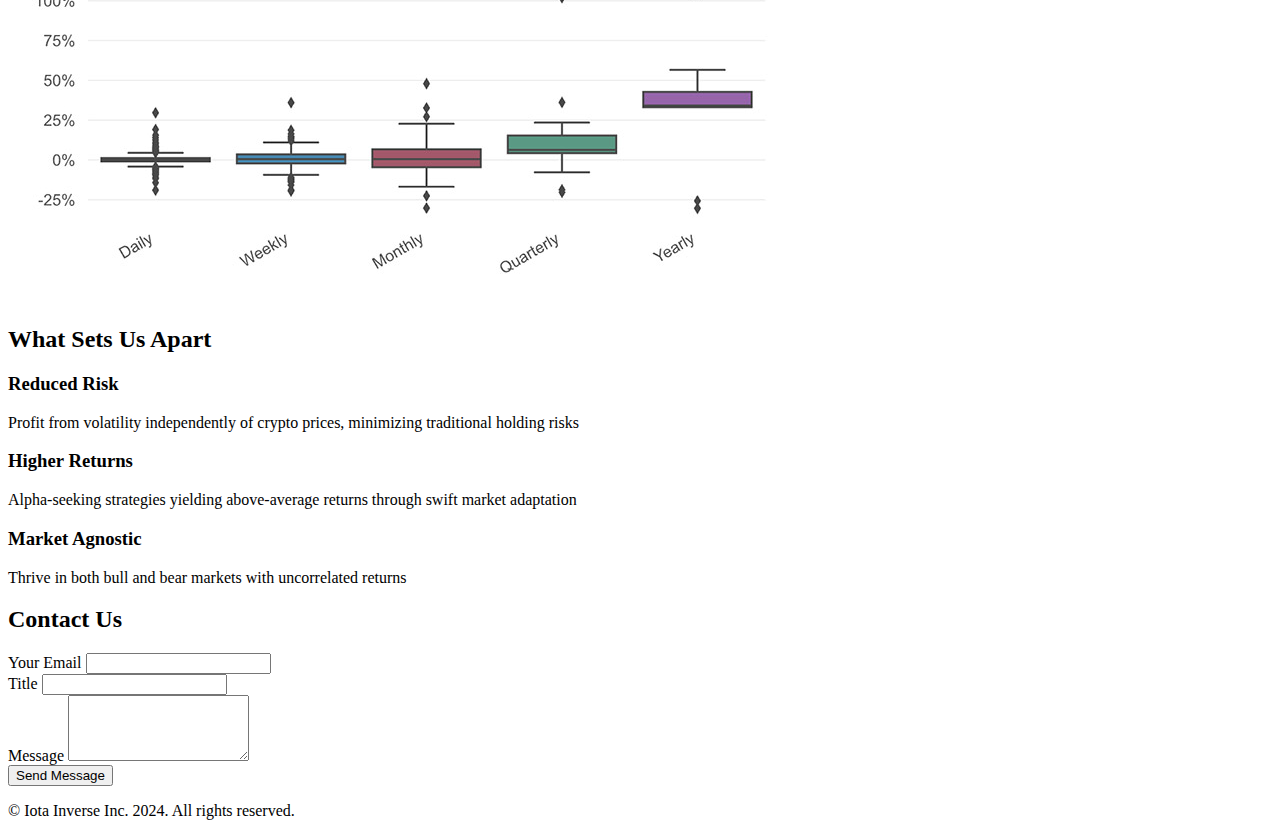
==== commit eec8d0e9: "Update index.html" ====
--- a/index.html
+++ b/index.html
@@ -5,7 +5,7 @@
     <meta name="viewport" content="width=device-width, initial-scale=1.0">
     <meta name="description" content="Advanced algorithmic trading system powered by AI and mathematical models">
     <meta name="keywords" content="trading system, algorithmic trading, AI trading, cryptocurrency trading">
-    <title>IotaInverse | Advanced Trading Systems</title>
+    <title>IotaInverse</title>
     <meta http-equiv="Content-Security-Policy" content="upgrade-insecure-requests">
     <link rel="stylesheet" href="styles.css">
     <link href="https://fonts.googleapis.com/css2?family=Inter:wght@400;500;600;700&display=swap" rel="stylesheet">
@@ -13,23 +13,36 @@
 <body>
     <nav class="navbar">
         <div class="container">
-            <a href="/" class="logo">
-                <img src="pics/logo.png" alt="IotaInverse Logo">
-            </a>
+            <a href="/" class="logo">IotaInverse</a>
             <ul class="nav-links">
-                <li><a href="#home">Home</a></li>
-                <li><a href="#features">Features</a></li>
-                <li><a href="#performance">Performance</a></li>
-                <li><a href="#contact" class="contact-btn">Contact Us</a></li>
+                <li><a href="#services">Services</a></li>
+                <li><a href="#about">About</a></li>
+                <li><a href="#work">Work</a></li>
+                <li><a href="#contact" class="contact-btn">Contact</a></li>
             </ul>
+            <button class="mobile-menu-btn">
+                <span></span>
+                <span></span>
+                <span></span>
+            </button>
         </div>
     </nav>
 
-    <section class="hero" id="home">
-        <div class="hero-content">
-            <h1>Welcome to Iota Inverse Trading System</h1>
-            <p>Harnessing the power of AI and advanced algorithms to revolutionize digital asset trading</p>
-            <button class="cta-button">Get Started</button>
+    <section class="hero">
+        <div class="container">
+            <div class="hero-split">
+                <div class="hero-content">
+                    <h1>Building Next-Gen Trading Solutions</h1>
+                    <p>Advanced algorithmic trading systems powered by AI and mathematical models</p>
+                    <div class="hero-buttons">
+                        <a href="#contact" class="primary-btn">Get Started</a>
+                        <a href="#services" class="secondary-btn">Learn More</a>
+                    </div>
+                </div>
+                <div class="hero-image">
+                    <img src="pics/first.jpeg" alt="Trading Analytics" class="analytics-image">
+                </div>
+            </div>
         </div>
     </section>
 
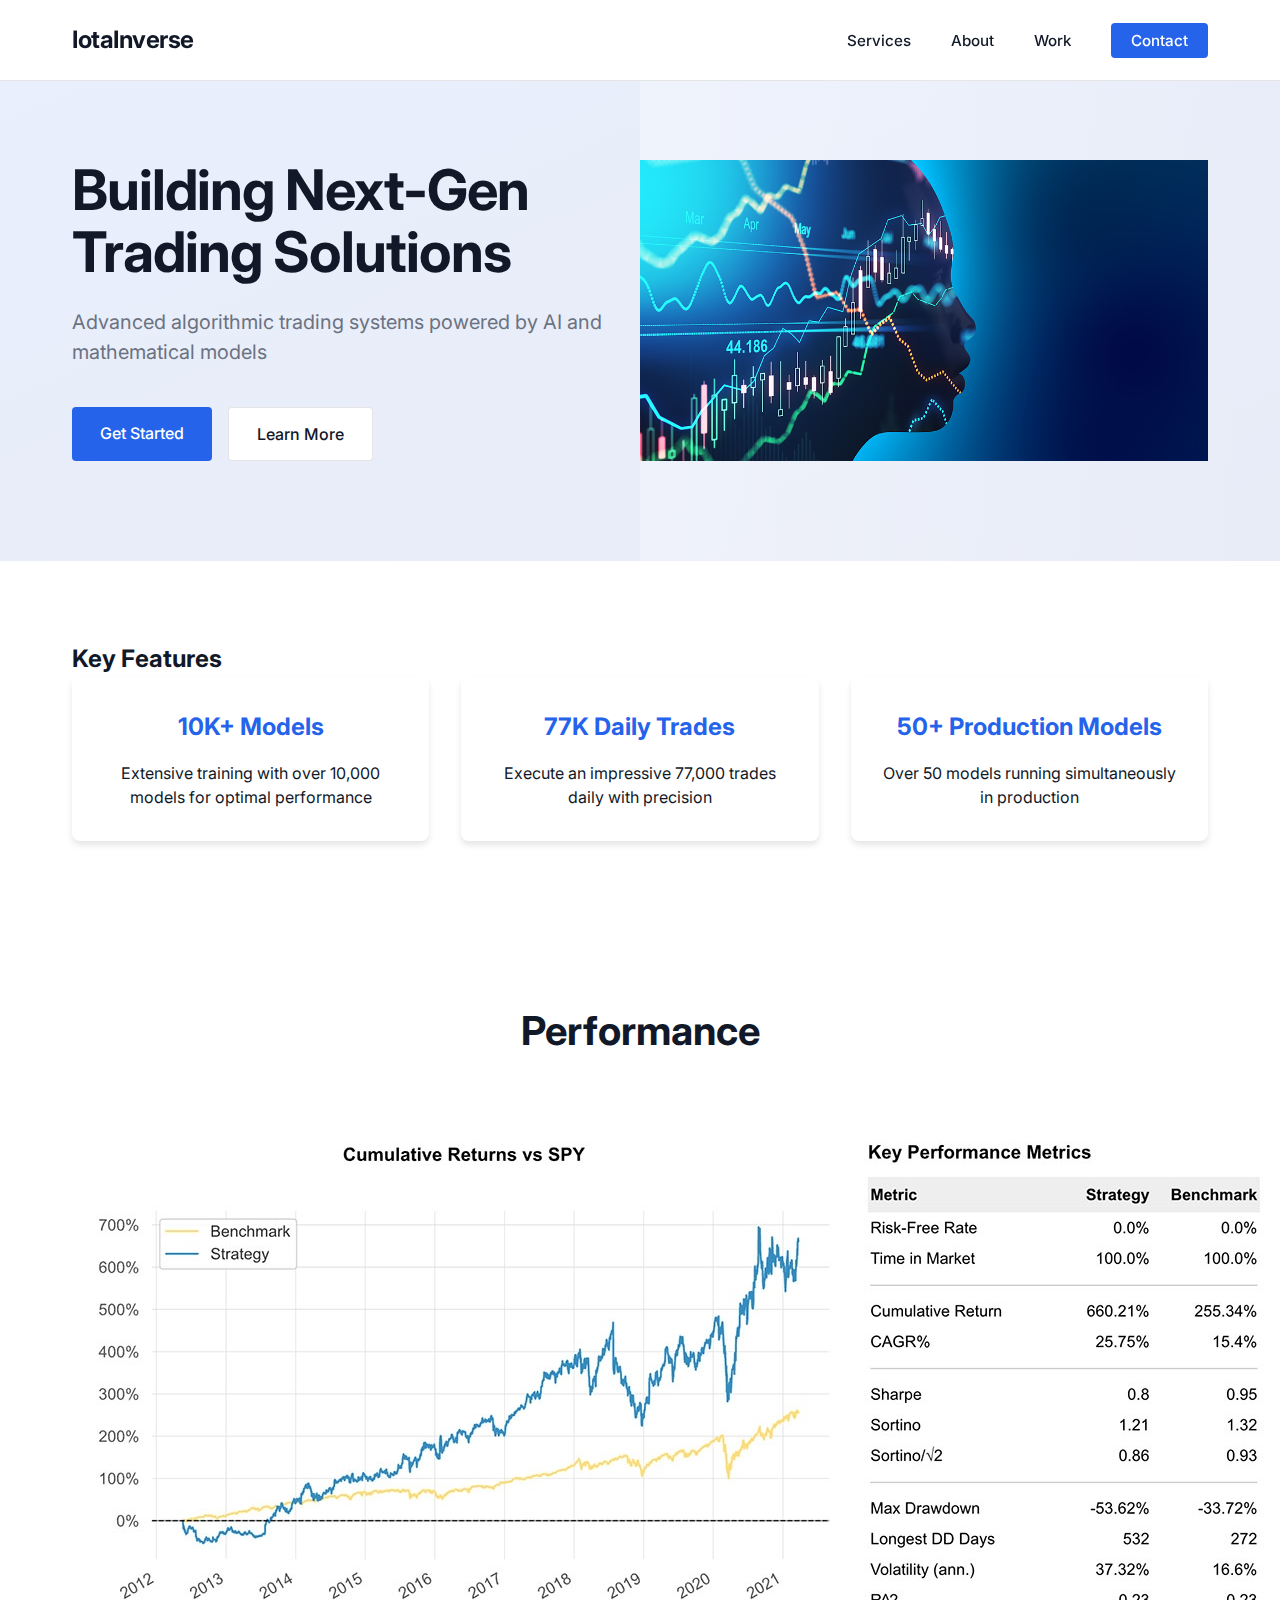
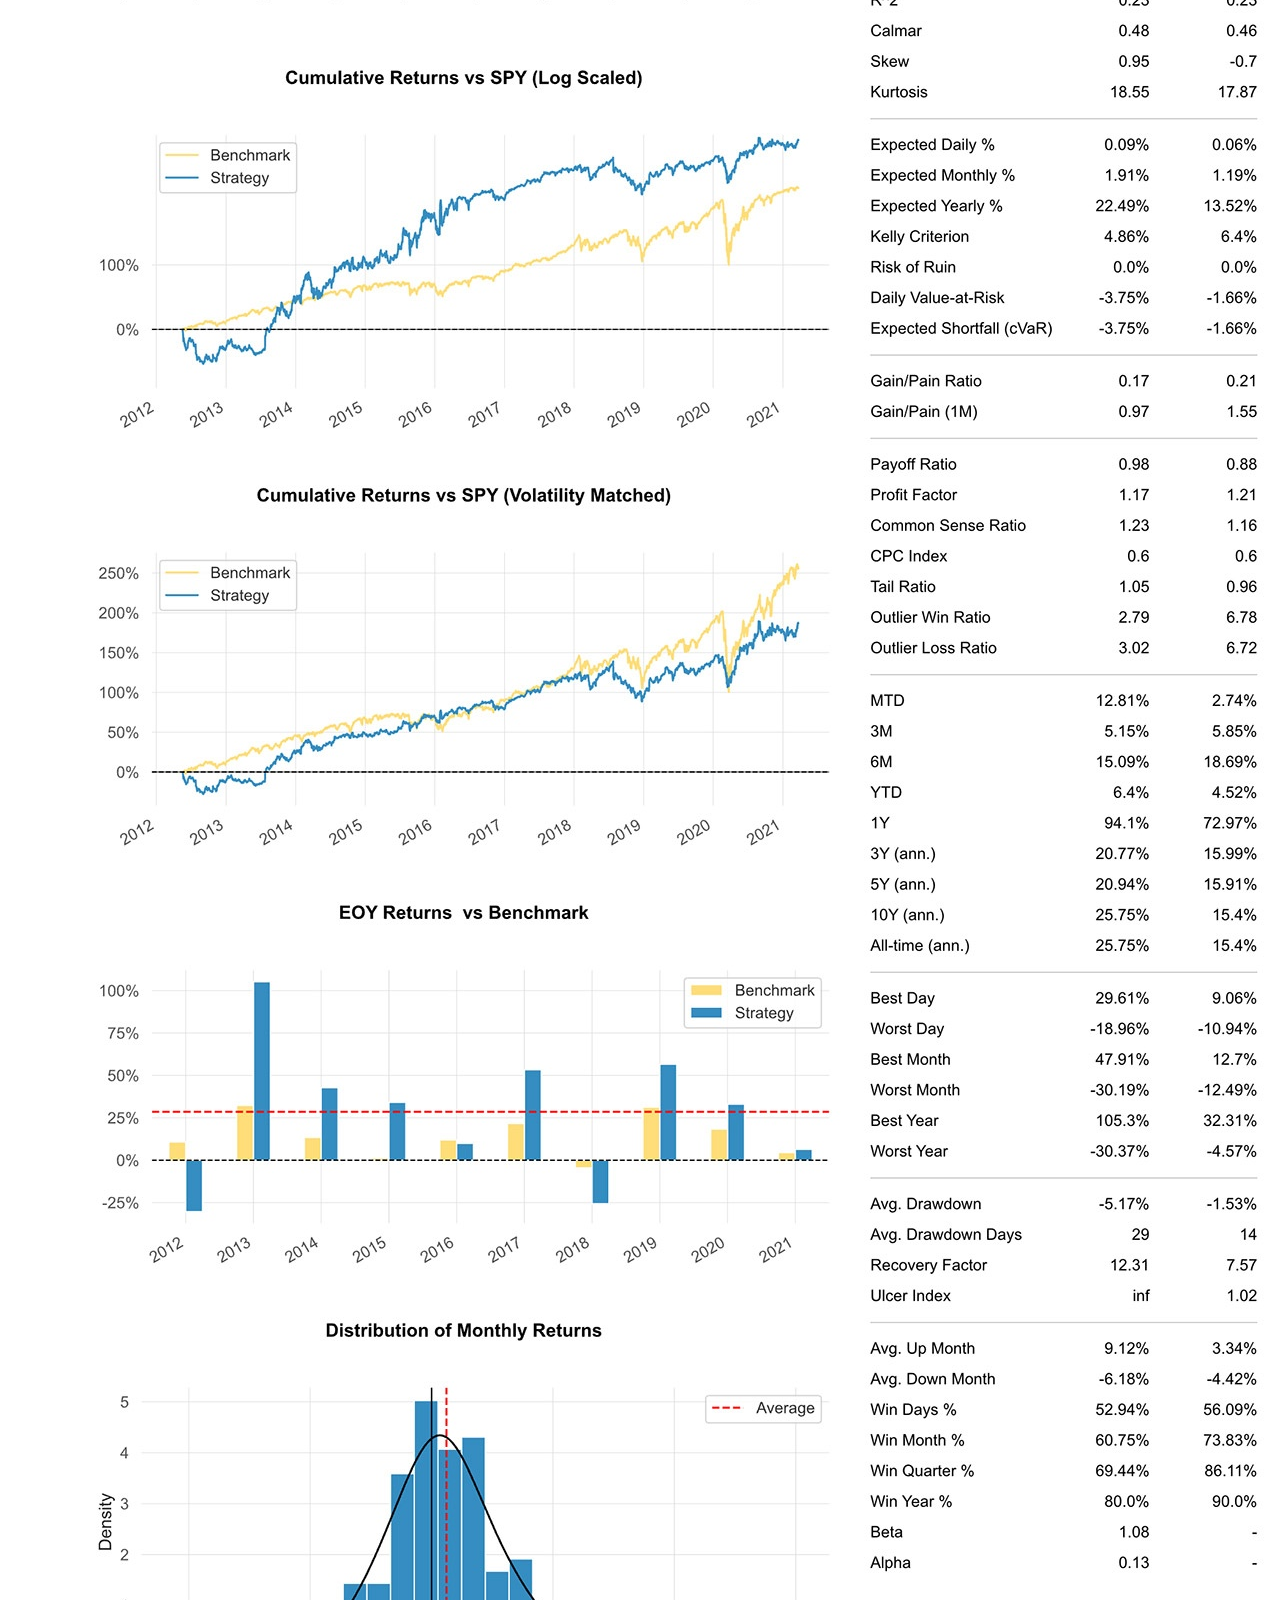
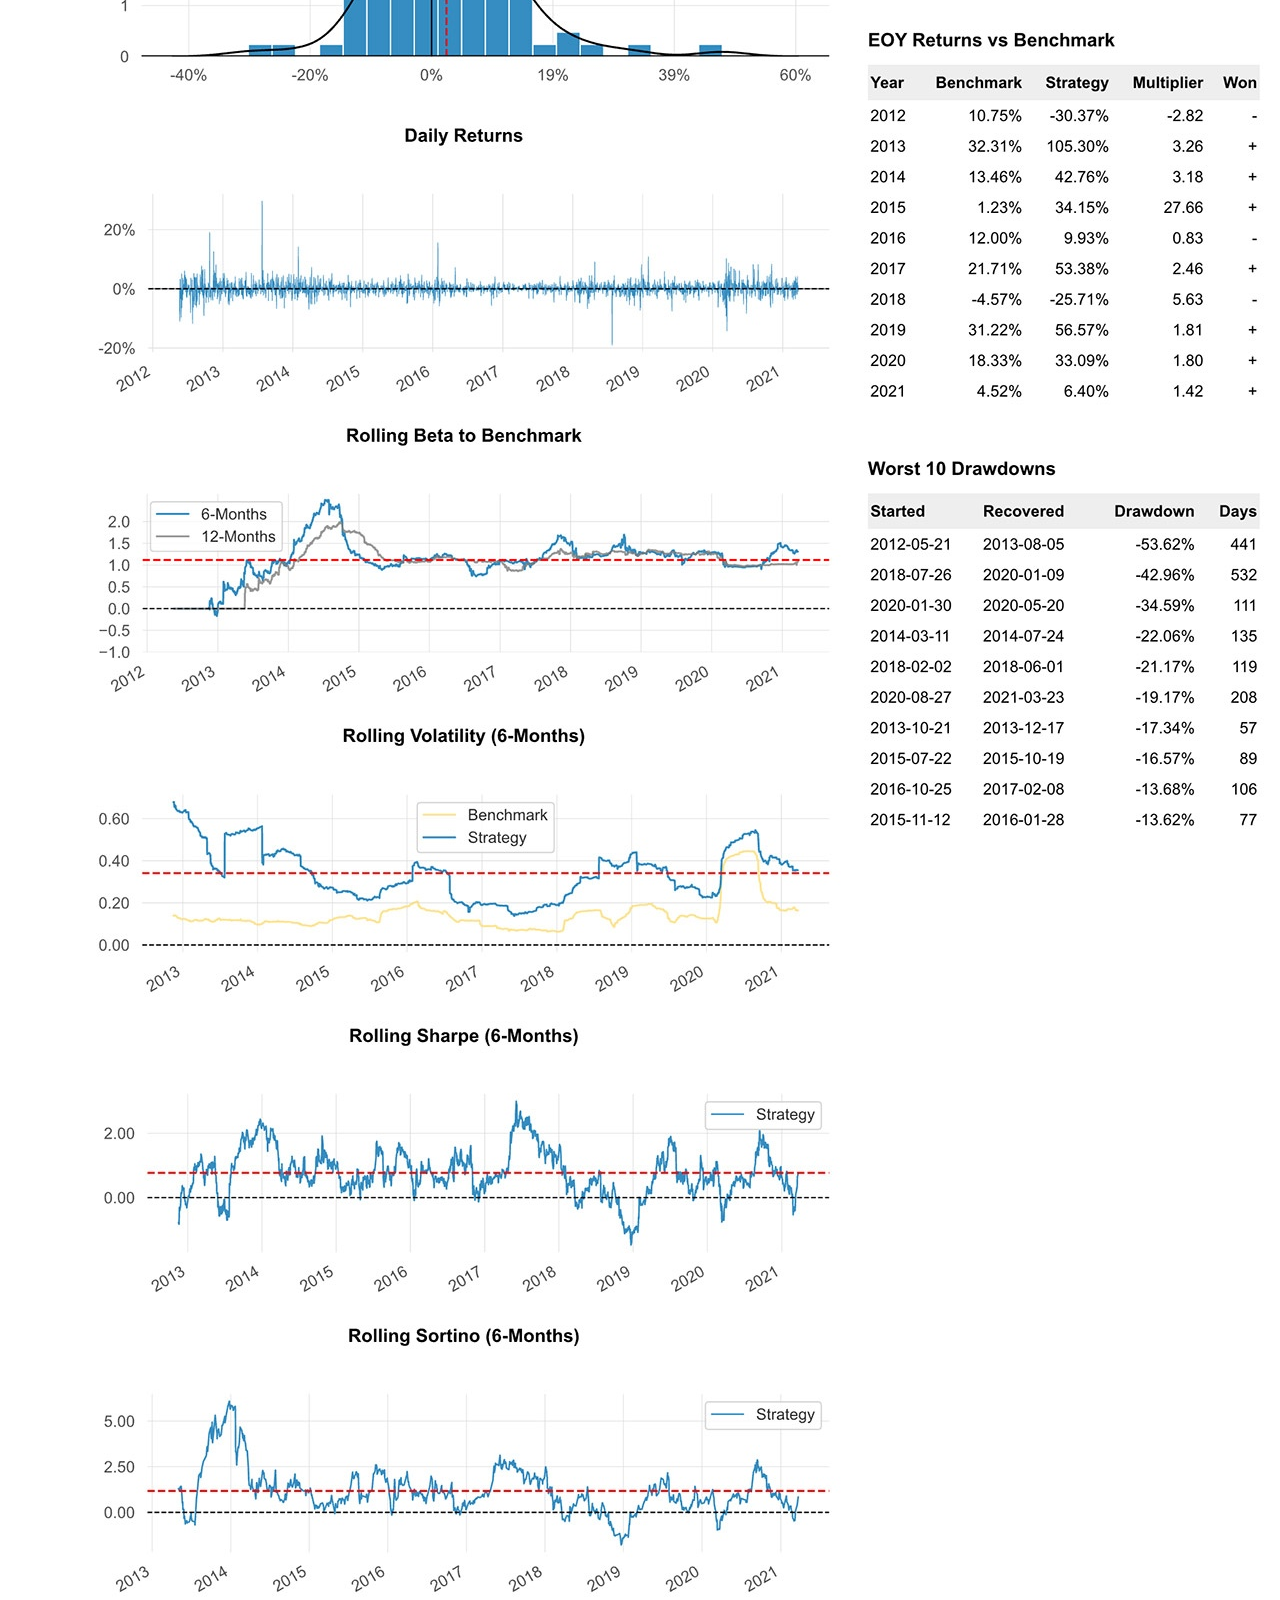
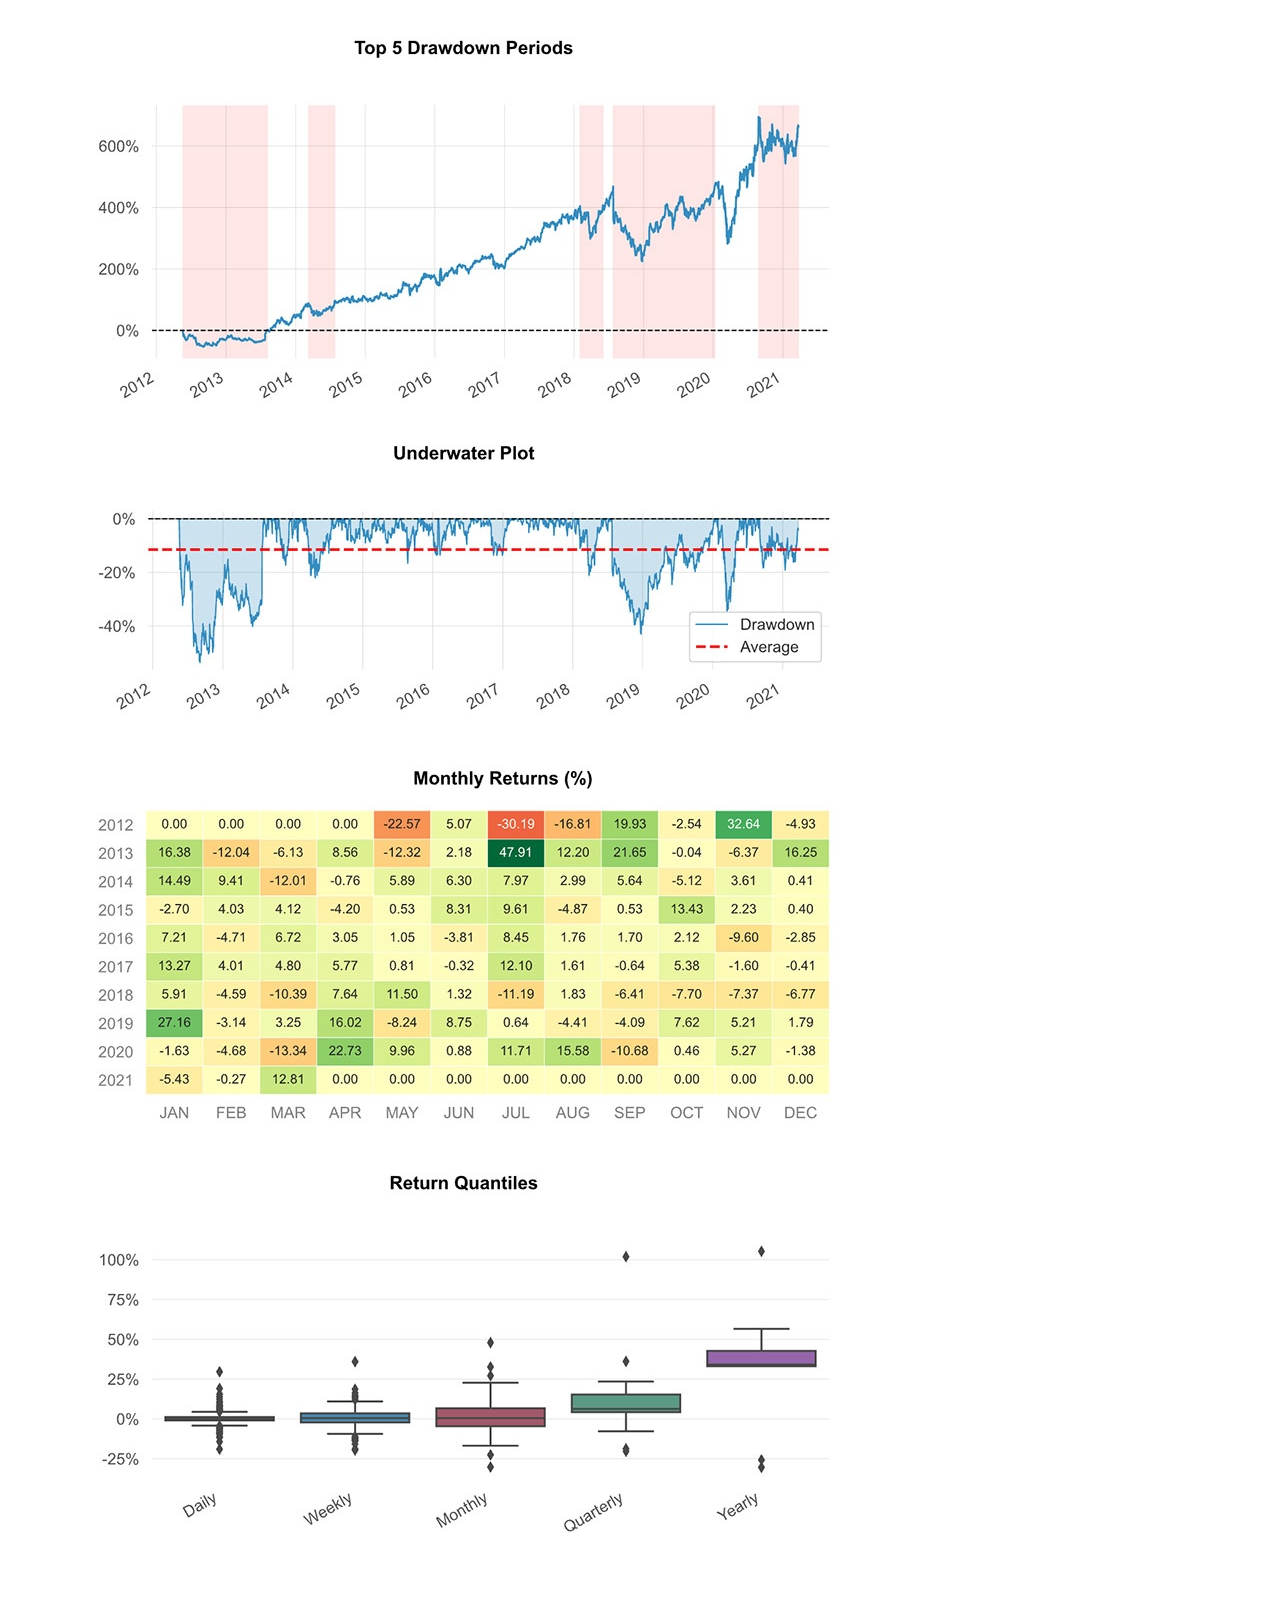
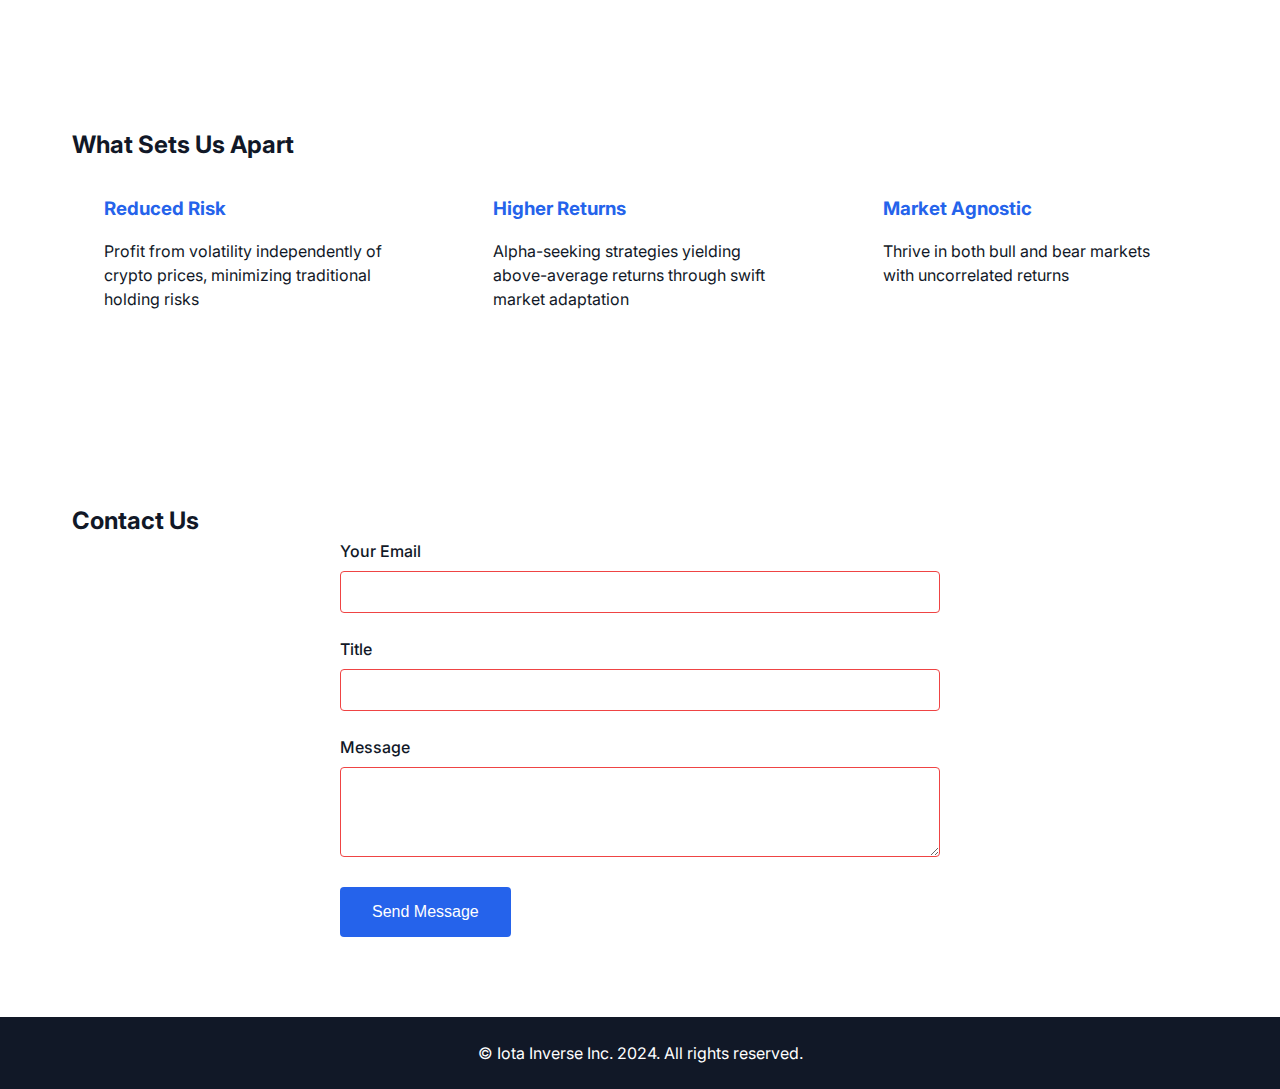
==== commit f1897713: "Update index.html" ====
--- a/index.html
+++ b/index.html
@@ -16,7 +16,7 @@
             <a href="/" class="logo">IotaInverse</a>
             <ul class="nav-links">
                 <li><a href="#services">Services</a></li>
-                <li><a href="#about">About</a></li>
+                <li><a href="about.html">About</a></li>
                 <li><a href="#work">Work</a></li>
                 <li><a href="#contact" class="contact-btn">Contact</a></li>
             </ul>
--- a/styles.css
+++ b/styles.css
@@ -0,0 +1,563 @@
+/* Base styles */
+:root {
+    --primary-color: #2563eb;
+    --secondary-color: #1e40af;
+    --text-dark: #111827;
+    --text-light: #6b7280;
+    --background-light: #f3f4f6;
+    --white: #ffffff;
+}
+
+* {
+    margin: 0;
+    padding: 0;
+    box-sizing: border-box;
+}
+
+body {
+    font-family: 'Inter', sans-serif;
+    line-height: 1.5;
+    color: var(--text-dark);
+}
+
+.container {
+    max-width: 1200px;
+    margin: 0 auto;
+    padding: 0 2rem;
+}
+
+/* Navbar Styles */
+.navbar {
+    position: fixed;
+    top: 0;
+    left: 0;
+    width: 100%;
+    background: rgba(255, 255, 255, 0.98);
+    backdrop-filter: blur(5px);
+    z-index: 1000;
+    border-bottom: 1px solid rgba(0, 0, 0, 0.1);
+}
+
+.navbar .container {
+    display: flex;
+    justify-content: space-between;
+    align-items: center;
+    height: 80px;
+}
+
+.logo {
+    font-size: 1.5rem;
+    font-weight: 700;
+    color: var(--text-dark);
+    text-decoration: none;
+    letter-spacing: -0.5px;
+}
+
+.nav-links {
+    display: flex;
+    gap: 2.5rem;
+    list-style: none;
+}
+
+.nav-links a {
+    text-decoration: none;
+    color: var(--text-dark);
+    font-weight: 500;
+    font-size: 0.95rem;
+    transition: color 0.3s ease;
+}
+
+.nav-links a:hover {
+    color: var(--primary-color);
+}
+
+.contact-btn {
+    padding: 0.5rem 1.25rem;
+    background: var(--primary-color);
+    color: var(--white) !important;
+    border-radius: 4px;
+    transition: background-color 0.3s ease !important;
+}
+
+.contact-btn:hover {
+    background: var(--secondary-color);
+    color: var(--white) !important;
+}
+
+/* Hero Section */
+.hero {
+    padding: 160px 0 100px;
+    background: linear-gradient(
+        to bottom right,
+        rgba(37, 99, 235, 0.1),
+        rgba(30, 64, 175, 0.1)
+    );
+    overflow: hidden;
+    position: relative;
+}
+
+.hero-split {
+    position: relative;
+    z-index: 2;
+}
+
+.hero-content {
+    flex: 1;
+    max-width: 50%;
+    position: relative;
+}
+
+.hero-image {
+    position: absolute;
+    right: 0;
+    top: 0;
+    width: 50%;
+    height: 100%;
+    z-index: 1;
+}
+
+.analytics-image {
+    width: 100%;
+    height: 100%;
+    object-fit: cover;
+    object-position: center;
+}
+
+.hero::after {
+    content: '';
+    position: absolute;
+    top: 0;
+    left: 50%;
+    right: 0;
+    bottom: 0;
+    background: linear-gradient(
+        to right,
+        rgba(255, 255, 255, 0.3) 0%,
+        rgba(255, 255, 255, 0) 100%
+    );
+    z-index: 1;
+}
+
+.hero h1 {
+    font-size: 3.5rem;
+    line-height: 1.1;
+    margin-bottom: 1.5rem;
+    font-weight: 700;
+    letter-spacing: -1px;
+}
+
+.hero p {
+    font-size: 1.25rem;
+    color: var(--text-light);
+    margin-bottom: 2.5rem;
+}
+
+.hero-buttons {
+    display: flex;
+    gap: 1rem;
+}
+
+.primary-btn {
+    padding: 0.875rem 1.75rem;
+    background: var(--primary-color);
+    color: var(--white);
+    text-decoration: none;
+    border-radius: 4px;
+    font-weight: 500;
+    transition: background-color 0.3s ease;
+}
+
+.primary-btn:hover {
+    background: var(--secondary-color);
+}
+
+.secondary-btn {
+    padding: 0.875rem 1.75rem;
+    background: var(--white);
+    color: var(--text-dark);
+    text-decoration: none;
+    border-radius: 4px;
+    font-weight: 500;
+    border: 1px solid rgba(0, 0, 0, 0.1);
+    transition: background-color 0.3s ease;
+}
+
+.secondary-btn:hover {
+    background: var(--background-light);
+}
+
+/* Mobile Menu Button */
+.mobile-menu-btn {
+    display: none;
+    background: none;
+    border: none;
+    cursor: pointer;
+    padding: 0.5rem;
+}
+
+.mobile-menu-btn span {
+    display: block;
+    width: 24px;
+    height: 2px;
+    background: var(--text-dark);
+    margin: 4px 0;
+    transition: 0.3s;
+}
+
+/* Services Section */
+.services {
+    padding: 80px 0;
+    background: var(--white);
+}
+
+.services h2 {
+    text-align: center;
+    margin-bottom: 3rem;
+    font-size: 2.5rem;
+}
+
+.services-grid {
+    display: grid;
+    grid-template-columns: repeat(auto-fit, minmax(300px, 1fr));
+    gap: 2rem;
+    padding: 0 2rem;
+}
+
+.service-card {
+    background: var(--white);
+    padding: 2rem;
+    border-radius: 8px;
+    box-shadow: 0 4px 6px rgba(0,0,0,0.1);
+    transition: transform 0.3s ease;
+}
+
+.service-card:hover {
+    transform: translateY(-5px);
+}
+
+.service-card h3 {
+    color: var(--primary-color);
+    margin-bottom: 1rem;
+}
+
+/* Case Studies Section */
+.case-studies {
+    padding: 80px 0;
+    background: var(--light-bg);
+}
+
+.case-study-grid {
+    display: grid;
+    grid-template-columns: repeat(auto-fit, minmax(300px, 1fr));
+    gap: 2rem;
+    padding: 0 2rem;
+}
+
+.case-study-card {
+    background: var(--white);
+    border-radius: 8px;
+    overflow: hidden;
+    box-shadow: 0 4px 6px rgba(0,0,0,0.1);
+}
+
+.case-study-card img {
+    width: 100%;
+    height: 200px;
+    object-fit: cover;
+}
+
+.case-study-card h3 {
+    padding: 1.5rem 1.5rem 0.5rem;
+}
+
+.case-study-card p {
+    padding: 0 1.5rem 1.5rem;
+}
+
+.case-study-card a {
+    display: inline-block;
+    padding: 0 1.5rem 1.5rem;
+    color: var(--primary-color);
+    text-decoration: none;
+}
+
+/* Tech Stack Section */
+.tech-stack {
+    padding: 80px 0;
+    background: var(--white);
+    text-align: center;
+}
+
+.tech-icons {
+    display: grid;
+    grid-template-columns: repeat(auto-fit, minmax(100px, 1fr));
+    gap: 2rem;
+    padding: 2rem;
+    max-width: 1000px;
+    margin: 0 auto;
+}
+
+/* Responsive Design */
+@media (max-width: 1024px) {
+    .hero {
+        min-height: auto;
+        padding: 120px 0 60px;
+    }
+
+    .hero-split {
+        flex-direction: column;
+    }
+
+    .hero-content {
+        max-width: 100%;
+        padding: 2rem;
+        text-align: center;
+    }
+
+    .hero-image {
+        max-width: 100%;
+        min-height: 400px;
+        position: relative;
+    }
+
+    .analytics-image {
+        position: relative;
+        height: 400px;
+    }
+
+    .hero-buttons {
+        justify-content: center;
+    }
+}
+
+@media (max-width: 768px) {
+    .nav-links {
+        display: none;
+    }
+
+    .mobile-menu-btn {
+        display: block;
+    }
+
+    .hero h1 {
+        font-size: 2.5rem;
+    }
+
+    .hero p {
+        font-size: 1.125rem;
+    }
+
+    .hero-buttons {
+        flex-direction: column;
+    }
+
+    .hero-buttons a {
+        text-align: center;
+    }
+
+    .services-grid,
+    .case-study-grid {
+        grid-template-columns: 1fr;
+    }
+
+    .hero-image {
+        min-height: 300px;
+    }
+
+    .analytics-image {
+        height: 300px;
+    }
+}
+
+/* Enhanced Features Section */
+.features {
+    padding: 80px 0;
+    background: var(--white);
+}
+
+.features-grid {
+    display: grid;
+    grid-template-columns: repeat(auto-fit, minmax(250px, 1fr));
+    gap: 2rem;
+}
+
+.feature-card {
+    text-align: center;
+    padding: 2rem;
+    background: var(--white);
+    border-radius: 8px;
+    box-shadow: 0 4px 6px rgba(0,0,0,0.1);
+    transition: transform 0.3s ease;
+}
+
+.feature-card:hover {
+    transform: translateY(-5px);
+}
+
+.feature-card h3 {
+    color: var(--primary-color);
+    margin-bottom: 1rem;
+    font-size: 1.5rem;
+}
+
+/* Performance Section */
+.performance {
+    padding: 80px 0;
+    background: var(--white);
+}
+
+.performance h2 {
+    text-align: center;
+    font-size: 2.5rem;
+    margin-bottom: 3rem;
+    color: var(--text-dark);
+}
+
+.report-container {
+    max-width: 1200px;
+    margin: 0 auto;
+    padding: 0 2rem;
+}
+
+.report-image {
+    width: 100%;
+    height: auto;
+    border-radius: 8px;
+    box-shadow: 0 4px 20px rgba(0, 0, 0, 0.1);
+}
+
+/* Contact Form */
+.contact {
+    padding: 80px 0;
+    background: var(--white);
+}
+
+.contact-form {
+    max-width: 600px;
+    margin: 0 auto;
+}
+
+.form-group {
+    margin-bottom: 1.5rem;
+}
+
+.form-group label {
+    display: block;
+    margin-bottom: 0.5rem;
+    color: var(--text-dark);
+    font-weight: 500;
+}
+
+.form-group input,
+.form-group textarea {
+    width: 100%;
+    padding: 0.75rem;
+    border: 1px solid #ddd;
+    border-radius: 4px;
+    font-family: inherit;
+}
+
+.submit-btn {
+    background: var(--primary-color);
+    color: var(--white);
+    border: none;
+    padding: 1rem 2rem;
+    border-radius: 4px;
+    cursor: pointer;
+    font-size: 1rem;
+    transition: background-color 0.3s ease;
+}
+
+.submit-btn:hover {
+    background: var(--secondary-color);
+}
+
+/* Footer */
+footer {
+    background: var(--text-dark);
+    color: var(--white);
+    padding: 1.5rem 0;
+    text-align: center;
+}
+
+/* Logo Styles */
+.logo img {
+    height: 40px;
+    width: auto;
+}
+
+/* Advantages Section */
+.advantages {
+    padding: 80px 0;
+    background: var(--white);
+}
+
+.advantages-grid {
+    display: grid;
+    grid-template-columns: repeat(auto-fit, minmax(300px, 1fr));
+    gap: 2rem;
+}
+
+.advantage-card {
+    padding: 2rem;
+    background: var(--light-bg);
+    border-radius: 8px;
+    transition: transform 0.3s ease;
+}
+
+.advantage-card:hover {
+    transform: translateY(-5px);
+}
+
+.advantage-card h3 {
+    color: var(--primary-color);
+    margin-bottom: 1rem;
+}
+
+/* Form feedback states */
+.form-group input:valid,
+.form-group textarea:valid {
+    border-color: #4ade80;
+}
+
+.form-group input:invalid:not(:placeholder-shown),
+.form-group textarea:invalid:not(:placeholder-shown) {
+    border-color: #ef4444;
+}
+
+.submit-btn:disabled {
+    opacity: 0.7;
+    cursor: not-allowed;
+}
+
+/* Add loading animation for button */
+@keyframes loading {
+    0% { opacity: 1; }
+    50% { opacity: 0.5; }
+    100% { opacity: 1; }
+}
+
+.submit-btn:disabled {
+    animation: loading 1.5s infinite;
+}
+
+/* Add smooth scrolling */
+html {
+    scroll-behavior: smooth;
+}
+
+/* Responsive adjustments */
+@media (max-width: 768px) {
+    .performance {
+        padding: 60px 0;
+    }
+
+    .performance h2 {
+        font-size: 2rem;
+        margin-bottom: 2rem;
+    }
+
+    .report-container {
+        padding: 0 1rem;
+    }
+} 
